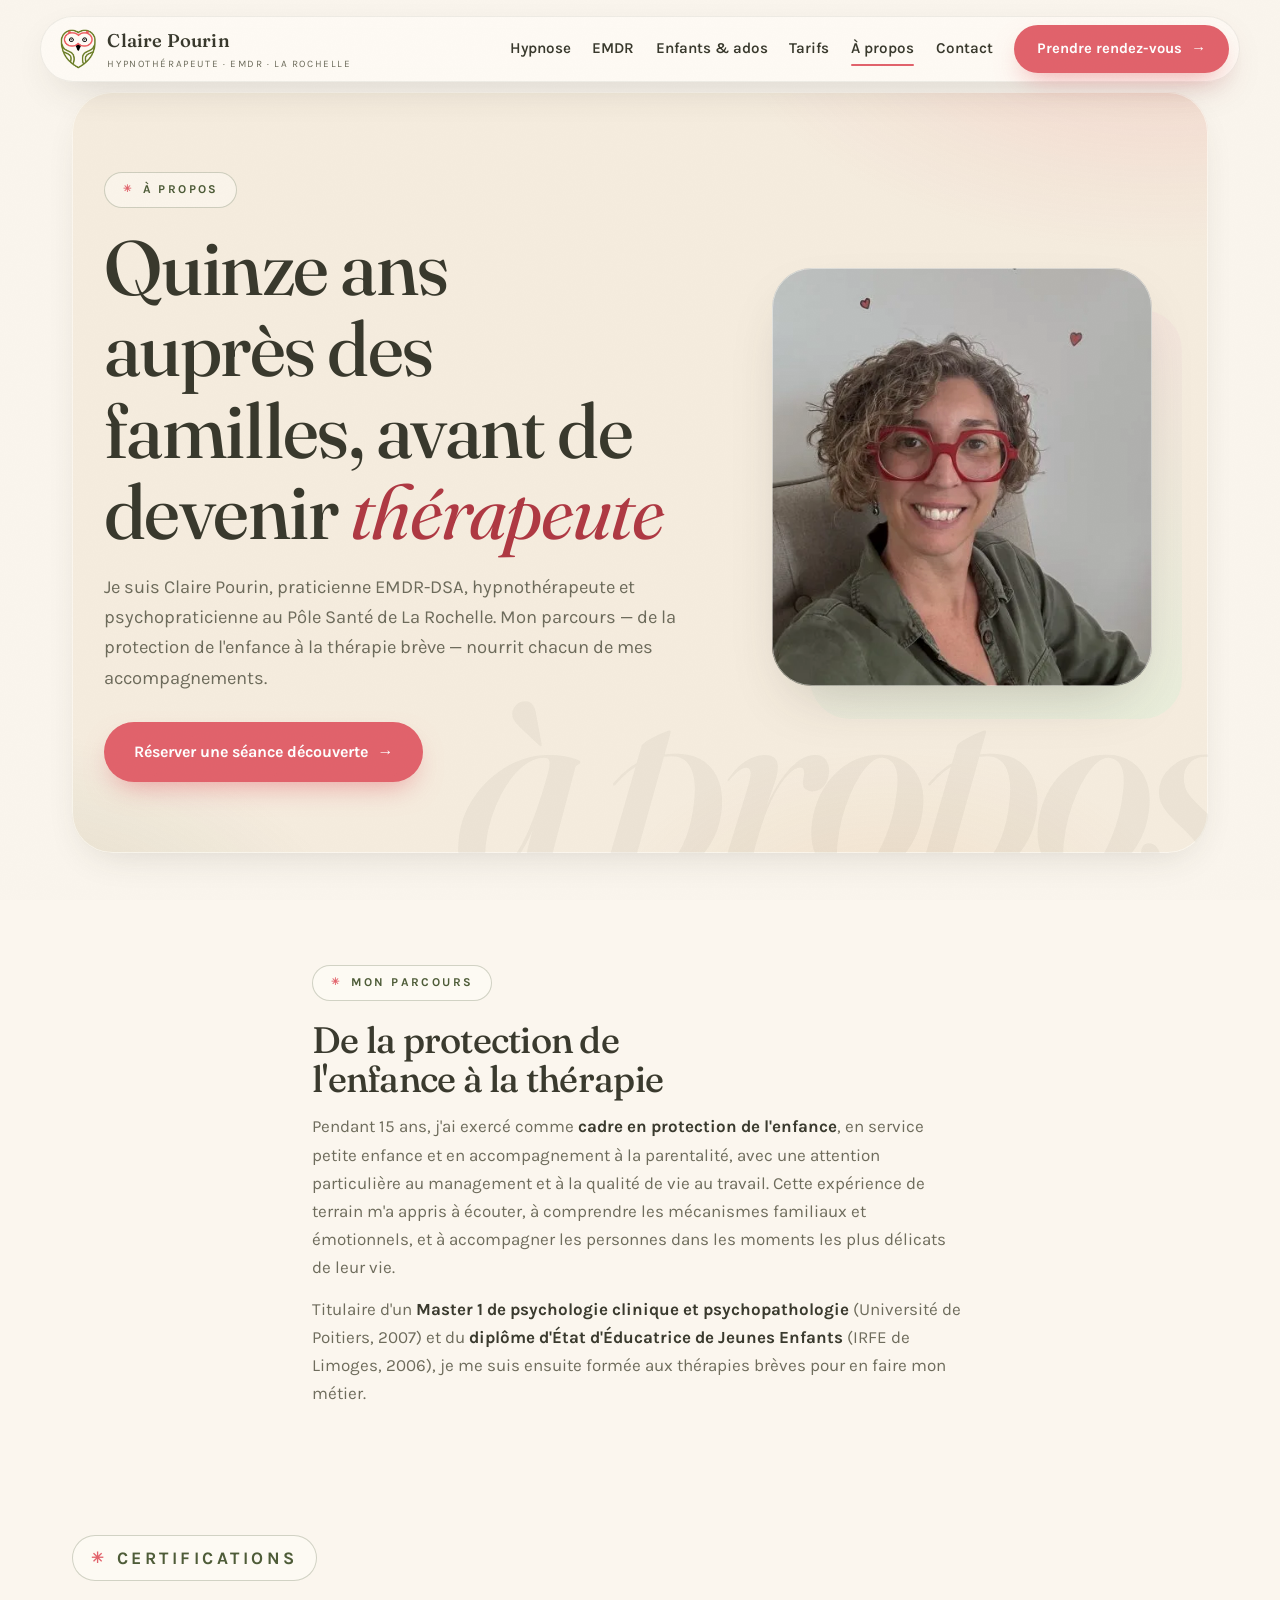
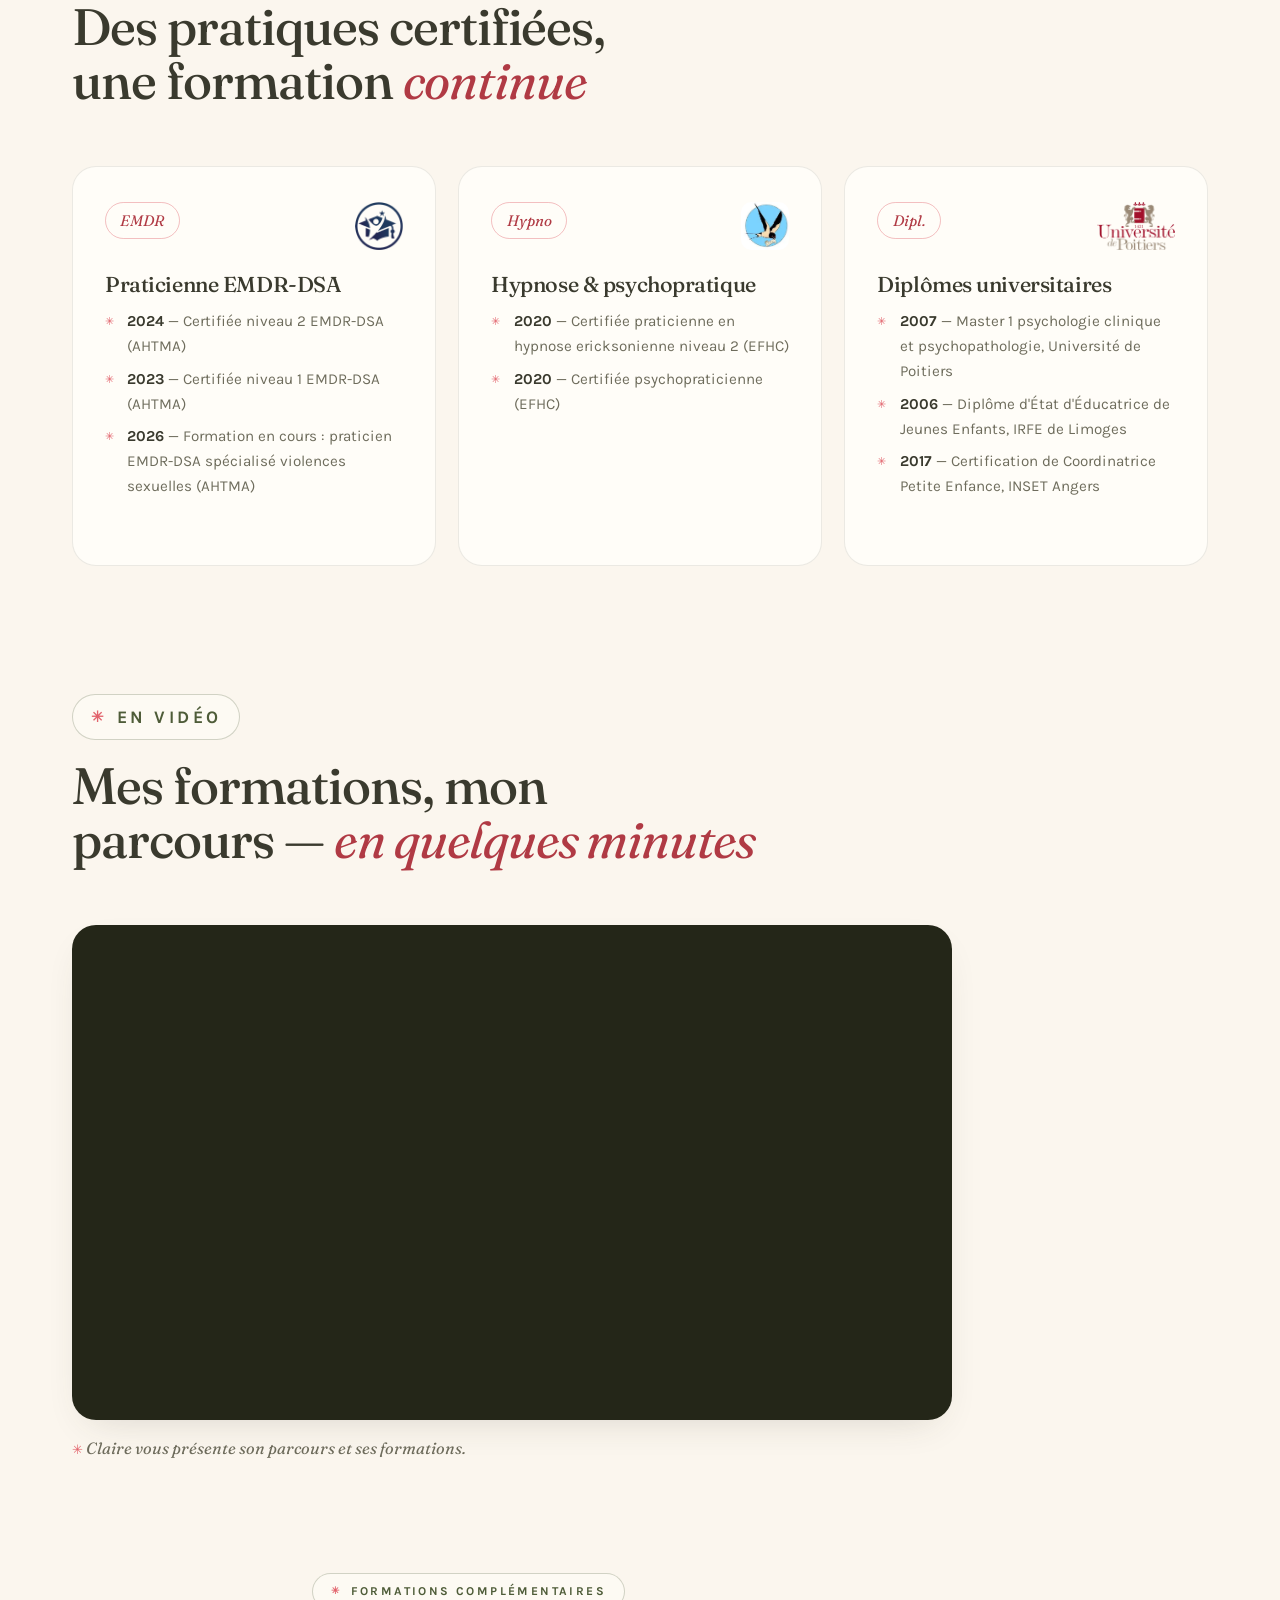
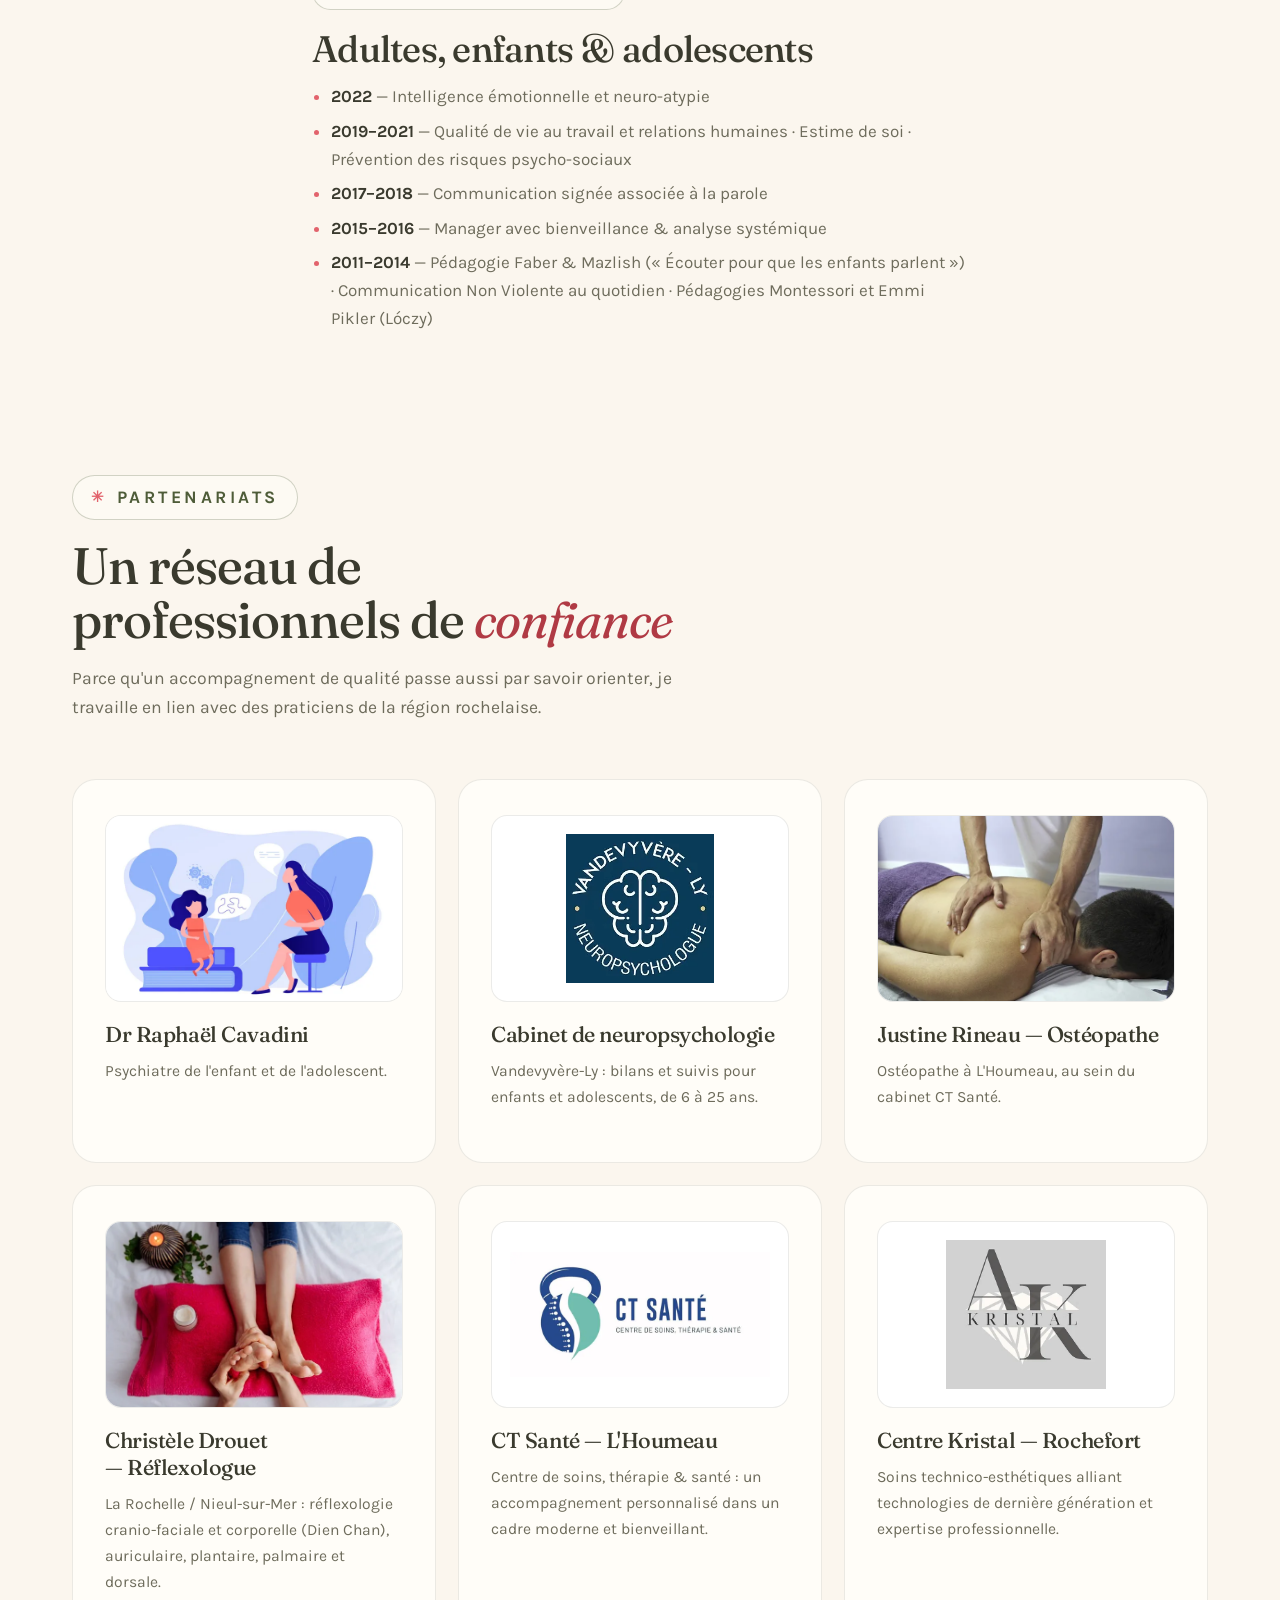
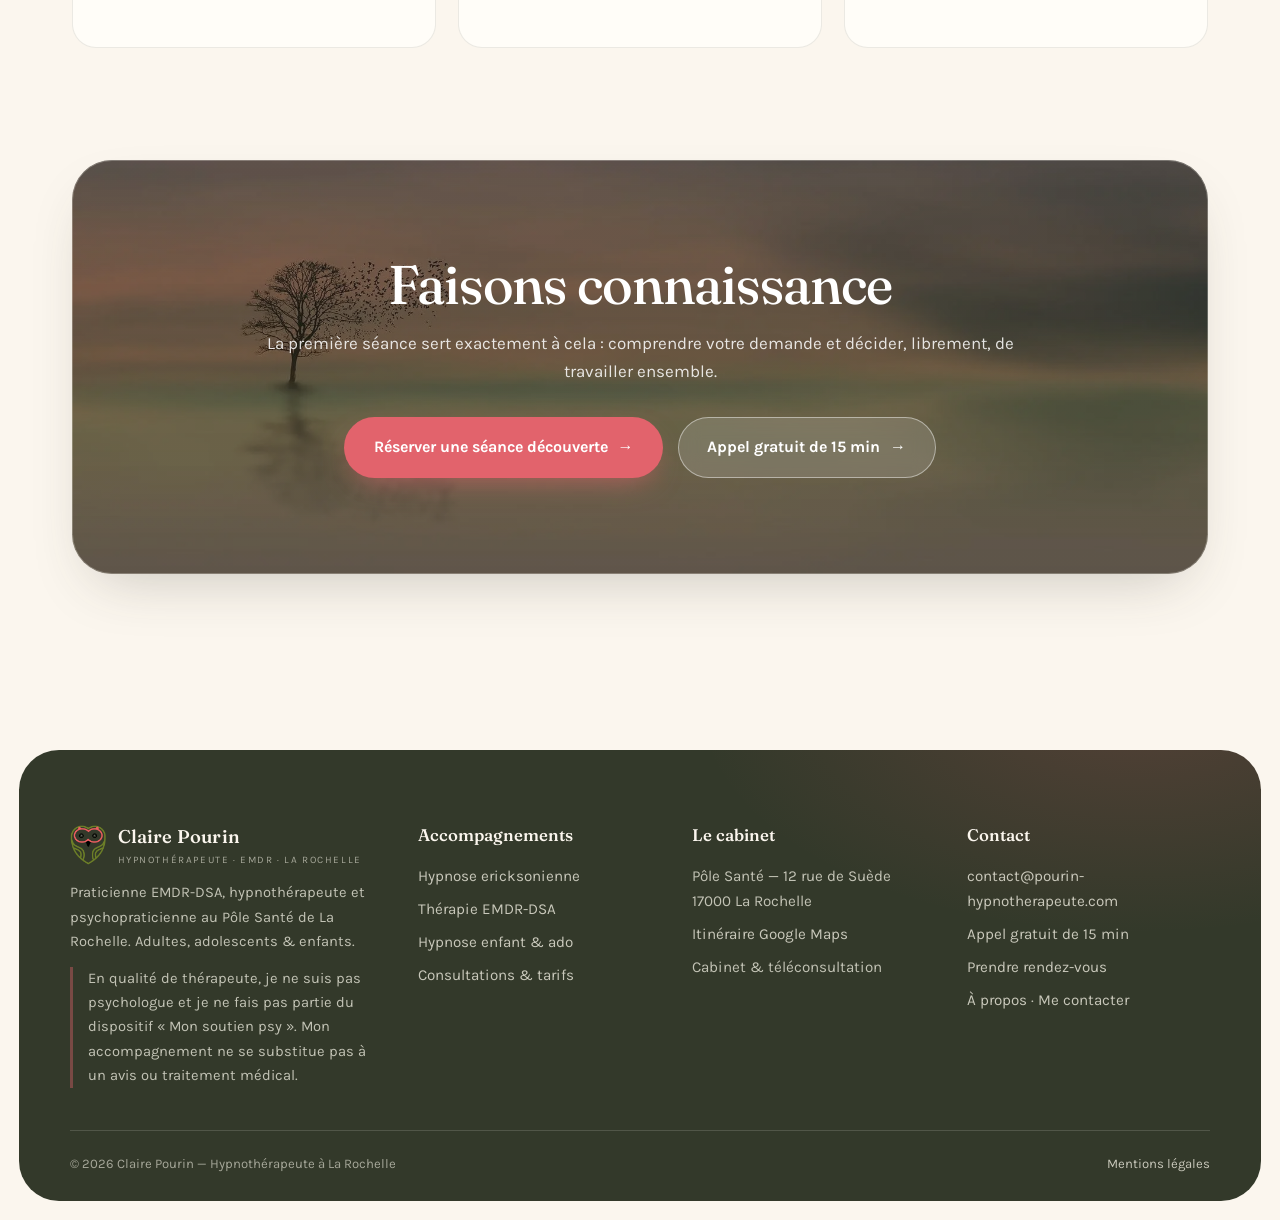
==== a-propos.html @ 61def520 "files" ====
<!DOCTYPE html>
<html lang="fr">
<head>
<meta charset="UTF-8">
<meta name="viewport" content="width=device-width, initial-scale=1.0">
<title>À propos — Claire Pourin, hypnothérapeute à La Rochelle</title>
<meta name="description" content="Le parcours de Claire Pourin : 15 ans cadre en protection de l'enfance, Master 1 de psychologie clinique, certifiée EMDR-DSA niveau 2 (AHTMA), hypnose ericksonienne niveau 2 et psychopraticienne (EFHC). Ses formations et ses partenaires santé à La Rochelle.">
<meta name="robots" content="index, follow, max-image-preview:large, max-snippet:-1">
<meta name="theme-color" content="#FBF6EE">
<link rel="canonical" href="https://pourin-hypnotherapeute.com/a-propos">
<meta property="og:type" content="profile">
<meta property="og:site_name" content="Claire Pourin — Hypnothérapeute">
<meta property="og:locale" content="fr_FR">
<meta property="og:url" content="https://pourin-hypnotherapeute.com/a-propos">
<meta property="og:title" content="À propos — Claire Pourin, hypnothérapeute à La Rochelle">
<meta property="og:description" content="15 ans d'expérience de l'accompagnement, certifications EMDR-DSA et hypnose ericksonienne : découvrez le parcours de Claire Pourin.">
<meta property="og:image" content="https://pourin-hypnotherapeute.com/input/og-image.jpg">
<meta name="twitter:card" content="summary_large_image">
<link rel="icon" href="/input/favicon.ico" sizes="any">
<link rel="icon" type="image/png" sizes="32x32" href="/input/favicon-32.png">
<link rel="apple-touch-icon" href="/input/apple-touch-icon.png">
<link rel="preconnect" href="https://fonts.googleapis.com">
<link rel="preconnect" href="https://fonts.gstatic.com" crossorigin>
<link href="https://fonts.googleapis.com/css2?family=Fraunces:ital,opsz,wght@0,9..144,400..600;1,9..144,400..600&family=Karla:wght@400;600;700&display=swap" rel="stylesheet">
<link rel="stylesheet" href="/styles.css">
<script type="application/ld+json">
{"@context":"https://schema.org","@graph":[
{"@type":"ProfilePage","@id":"https://pourin-hypnotherapeute.com/a-propos#page","url":"https://pourin-hypnotherapeute.com/a-propos","name":"À propos — Claire Pourin","mainEntity":{"@id":"https://pourin-hypnotherapeute.com/#claire"}},
{"@type":"BreadcrumbList","itemListElement":[
{"@type":"ListItem","position":1,"name":"Accueil","item":"https://pourin-hypnotherapeute.com/"},
{"@type":"ListItem","position":2,"name":"À propos","item":"https://pourin-hypnotherapeute.com/a-propos"}]}
]}
</script>
</head>
<body>

<header class="site-header">
  <div class="wrap">
    <a class="brand" href="/">
      <img src="/input/logo.png" alt="Logo Claire Pourin — chouette" width="42" height="47">
      <span><b>Claire Pourin</b><span>Hypnothérapeute · EMDR · La Rochelle</span></span>
    </a>
    <button class="nav-toggle" aria-label="Ouvrir le menu" aria-expanded="false"><span></span><span></span><span></span></button>
    <nav class="site-nav" aria-label="Navigation principale">
      <a href="/hypnose-la-rochelle">Hypnose</a>
      <a href="/emdr-la-rochelle">EMDR</a>
      <a href="/hypnose-enfant-adolescent">Enfants&nbsp;&amp;&nbsp;ados</a>
      <a href="/tarifs">Tarifs</a>
      <a href="/a-propos" aria-current="page">À&nbsp;propos</a>
      <a href="/contact">Contact</a>
      <a class="btn btn-primary" href="https://calendly.com/clairepourinhypnotherapeute/votrerendezvous" target="_blank" rel="noopener">Prendre rendez-vous</a>
    </nav>
  </div>
</header>

<main>

<section class="page-hero" data-ghost="à propos">
  <div class="wrap hero-grid">
    <div>
      <p class="eyebrow">À propos</p>
      <h1>Quinze ans auprès des familles, avant de devenir <em>thérapeute</em></h1>
      <p class="lead">Je suis Claire Pourin, praticienne EMDR-DSA, hypnothérapeute et psychopraticienne au Pôle Santé de La Rochelle. Mon parcours — de la protection de l'enfance à la thérapie brève — nourrit chacun de mes accompagnements.</p>
      <div class="hero-ctas">
        <a class="btn btn-primary" href="https://calendly.com/clairepourinhypnotherapeute/votrerendezvous" target="_blank" rel="noopener">Réserver une séance découverte</a>
      </div>
    </div>
    <figure class="hero-figure">
      <div class="frame">
        <img src="/input/claire.webp" alt="Portrait de Claire Pourin" width="500" height="575">
      </div>
    </figure>
  </div>
</section>

<section>
  <div class="wrap prose">
    <p class="eyebrow">Mon parcours</p>
    <h2 style="margin-top:0">De la protection de l'enfance à la thérapie</h2>
    <p>Pendant 15 ans, j'ai exercé comme <strong>cadre en protection de l'enfance</strong>, en service petite enfance et en accompagnement à la parentalité, avec une attention particulière au management et à la qualité de vie au travail. Cette expérience de terrain m'a appris à écouter, à comprendre les mécanismes familiaux et émotionnels, et à accompagner les personnes dans les moments les plus délicats de leur vie.</p>
    <p>Titulaire d'un <strong>Master 1 de psychologie clinique et psychopathologie</strong> (Université de Poitiers, 2007) et du <strong>diplôme d'État d'Éducatrice de Jeunes Enfants</strong> (IRFE de Limoges, 2006), je me suis ensuite formée aux thérapies brèves pour en faire mon métier.</p>
  </div>
</section>

<section style="padding-top:0">
  <div class="wrap">
    <div class="section-head reveal">
      <p class="eyebrow">Certifications</p>
      <h2>Des pratiques certifiées, une formation <em>continue</em></h2>
    </div>
    <div class="cards-3">
      <article class="care-card reveal">
        <div class="card-head">
          <div class="num">EMDR</div>
          <img class="card-logo" src="/input/logo-ahtma.webp" alt="Logo de l'AHTMA" width="200" height="200" loading="lazy">
        </div>
        <h3>Praticienne EMDR-DSA</h3>
        <ul>
          <li><strong>2024</strong> — Certifiée niveau 2 EMDR-DSA (AHTMA)</li>
          <li><strong>2023</strong> — Certifiée niveau 1 EMDR-DSA (AHTMA)</li>
          <li><strong>2026</strong> — Formation en cours : praticien EMDR-DSA spécialisé violences sexuelles (AHTMA)</li>
        </ul>
      </article>
      <article class="care-card reveal">
        <div class="card-head">
          <div class="num">Hypno</div>
          <img class="card-logo" src="/input/logo-efhc.webp" alt="Logo de l'EFHC" width="225" height="225" loading="lazy">
        </div>
        <h3>Hypnose &amp; psychopratique</h3>
        <ul>
          <li><strong>2020</strong> — Certifiée praticienne en hypnose ericksonienne niveau 2 (EFHC)</li>
          <li><strong>2020</strong> — Certifiée psychopraticienne (EFHC)</li>
        </ul>
      </article>
      <article class="care-card reveal">
        <div class="card-head">
          <div class="num">Dipl.</div>
          <img class="card-logo" src="/input/logo-poitiers.webp" alt="Logo de l'Université de Poitiers" width="640" height="393" loading="lazy">
        </div>
        <h3>Diplômes universitaires</h3>
        <ul>
          <li><strong>2007</strong> — Master 1 psychologie clinique et psychopathologie, Université de Poitiers</li>
          <li><strong>2006</strong> — Diplôme d'État d'Éducatrice de Jeunes Enfants, IRFE de Limoges</li>
          <li><strong>2017</strong> — Certification de Coordinatrice Petite Enfance, INSET Angers</li>
        </ul>
      </article>
    </div>
  </div>
</section>

<section style="padding-top:0">
  <div class="wrap">
    <div class="section-head reveal">
      <p class="eyebrow">En vidéo</p>
      <h2>Mes formations, mon parcours — <em>en quelques minutes</em></h2>
    </div>
    <div class="video-wrap reveal">
      <div class="video-embed">
        <iframe src="https://www.youtube-nocookie.com/embed/9jYx5nvqHao" title="Mes formations, mon parcours" loading="lazy" allow="accelerometer; autoplay; clipboard-write; encrypted-media; gyroscope; picture-in-picture" allowfullscreen referrerpolicy="strict-origin-when-cross-origin"></iframe>
      </div>
      <p class="video-caption">Claire vous présente son parcours et ses formations.</p>
    </div>
  </div>
</section>

<section style="padding-top:0">
  <div class="wrap prose">
    <p class="eyebrow">Formations complémentaires</p>
    <h2 style="margin-top:0">Adultes, enfants &amp; adolescents</h2>
    <ul>
      <li><strong>2022</strong> — Intelligence émotionnelle et neuro-atypie</li>
      <li><strong>2019–2021</strong> — Qualité de vie au travail et relations humaines · Estime de soi · Prévention des risques psycho-sociaux</li>
      <li><strong>2017–2018</strong> — Communication signée associée à la parole</li>
      <li><strong>2015–2016</strong> — Manager avec bienveillance &amp; analyse systémique</li>
      <li><strong>2011–2014</strong> — Pédagogie Faber &amp; Mazlish («&nbsp;Écouter pour que les enfants parlent&nbsp;») · Communication Non Violente au quotidien · Pédagogies Montessori et Emmi Pikler (Lóczy)</li>
    </ul>
  </div>
</section>

<section id="partenariats" style="padding-top:0">
  <div class="wrap">
    <div class="section-head reveal">
      <p class="eyebrow">Partenariats</p>
      <h2>Un réseau de professionnels de <em>confiance</em></h2>
      <p>Parce qu'un accompagnement de qualité passe aussi par savoir orienter, je travaille en lien avec des praticiens de la région rochelaise.</p>
    </div>
    <div class="cards-3">
      <article class="care-card reveal">
        <img class="partner-img" src="/input/partenaire-cavadini.webp" alt="Illustration : une enfant en consultation avec une thérapeute" width="720" height="480" loading="lazy">
        <h3>Dr Raphaël Cavadini</h3>
        <p>Psychiatre de l'enfant et de l'adolescent.</p>
      </article>
      <article class="care-card reveal">
        <img class="partner-img is-logo" src="/input/partenaire-neuropsy.webp" alt="Logo du cabinet de neuropsychologie Vandevyvère-Ly" width="252" height="252" loading="lazy">
        <h3>Cabinet de neuropsychologie</h3>
        <p>Vandevyvère-Ly : bilans et suivis pour enfants et adolescents, de 6 à 25 ans.</p>
      </article>
      <article class="care-card reveal">
        <img class="partner-img" src="/input/partenaire-osteo.webp" alt="Séance d'ostéopathie" width="640" height="438" loading="lazy">
        <h3>Justine Rineau — Ostéopathe</h3>
        <p>Ostéopathe à L'Houmeau, au sein du cabinet CT Santé.</p>
      </article>
      <article class="care-card reveal">
        <img class="partner-img" src="/input/partenaire-reflexo.webp" alt="Séance de réflexologie plantaire" width="640" height="426" loading="lazy">
        <h3>Christèle Drouet — Réflexologue</h3>
        <p>La Rochelle / Nieul-sur-Mer : réflexologie cranio-faciale et corporelle (Dien Chan), auriculaire, plantaire, palmaire et dorsale.</p>
      </article>
      <article class="care-card reveal">
        <img class="partner-img is-logo" src="/input/partenaire-ctsante.webp" alt="Logo du centre CT Santé" width="720" height="344" loading="lazy">
        <h3>CT Santé — L'Houmeau</h3>
        <p>Centre de soins, thérapie &amp; santé : un accompagnement personnalisé dans un cadre moderne et bienveillant.</p>
      </article>
      <article class="care-card reveal">
        <img class="partner-img is-logo" src="/input/partenaire-kristal.webp" alt="Logo du centre Kristal" width="462" height="430" loading="lazy">
        <h3>Centre Kristal — Rochefort</h3>
        <p>Soins technico-esthétiques alliant technologies de dernière génération et expertise professionnelle.</p>
      </article>
    </div>
  </div>
</section>

<section style="padding-top:0">
  <div class="wrap">
    <div class="cta-final reveal">
      <h2>Faisons connaissance</h2>
      <p>La première séance sert exactement à cela : comprendre votre demande et décider, librement, de travailler ensemble.</p>
      <div class="hero-ctas">
        <a class="btn btn-primary" href="https://calendly.com/clairepourinhypnotherapeute/votrerendezvous" target="_blank" rel="noopener">Réserver une séance découverte</a>
        <a class="btn btn-light" href="https://calendly.com/al-proux/60min" target="_blank" rel="noopener">Appel gratuit de 15&nbsp;min</a>
      </div>
    </div>
  </div>
</section>

</main>

<footer class="site-footer">
  <div class="wrap">
    <div class="footer-grid">
      <div class="about-col">
        <a class="brand" href="/">
          <img src="/input/logo.png" alt="" width="42" height="47" loading="lazy">
          <span><b>Claire Pourin</b><span>Hypnothérapeute · EMDR · La Rochelle</span></span>
        </a>
        <p>Praticienne EMDR-DSA, hypnothérapeute et psychopraticienne au Pôle Santé de La Rochelle. Adultes, adolescents &amp; enfants.</p>
        <p class="disclaimer">En qualité de thérapeute, je ne suis pas psychologue et je ne fais pas partie du dispositif «&nbsp;Mon soutien psy&nbsp;». Mon accompagnement ne se substitue pas à un avis ou traitement médical.</p>
      </div>
      <div>
        <h4>Accompagnements</h4>
        <ul>
          <li><a href="/hypnose-la-rochelle">Hypnose ericksonienne</a></li>
          <li><a href="/emdr-la-rochelle">Thérapie EMDR-DSA</a></li>
          <li><a href="/hypnose-enfant-adolescent">Hypnose enfant &amp; ado</a></li>
          <li><a href="/tarifs">Consultations &amp; tarifs</a></li>
        </ul>
      </div>
      <div>
        <h4>Le cabinet</h4>
        <ul>
          <li>Pôle Santé — 12 rue de Suède<br>17000 La Rochelle</li>
          <li><a href="https://www.google.com/maps/search/?api=1&query=12+rue+de+Su%C3%A8de+17000+La+Rochelle" target="_blank" rel="noopener">Itinéraire Google Maps</a></li>
          <li>Cabinet &amp; téléconsultation</li>
        </ul>
      </div>
      <div>
        <h4>Contact</h4>
        <ul>
          <li><a href="mailto:contact@pourin-hypnotherapeute.com">contact@pourin-hypnotherapeute.com</a></li>
          <li><a href="https://calendly.com/al-proux/60min" target="_blank" rel="noopener">Appel gratuit de 15 min</a></li>
          <li><a href="https://calendly.com/clairepourinhypnotherapeute/votrerendezvous" target="_blank" rel="noopener">Prendre rendez-vous</a></li>
          <li><a href="/a-propos">À propos</a> · <a href="/contact">Me contacter</a></li>
        </ul>
      </div>
    </div>
    <div class="footer-legal">
      <span>© 2026 Claire Pourin — Hypnothérapeute à La Rochelle</span>
      <span><a href="/mentions-legales">Mentions légales</a></span>
    </div>
  </div>
</footer>

<div class="mobile-cta">
  <a class="btn btn-ghost" href="https://calendly.com/al-proux/60min" target="_blank" rel="noopener">Appel gratuit</a>
  <a class="btn btn-primary" href="https://calendly.com/clairepourinhypnotherapeute/votrerendezvous" target="_blank" rel="noopener">Prendre RDV</a>
</div>

<script src="/main.js" defer></script>
</body>
</html>
---- styles.css ----
/* ════════════════════════════════════════════════════════════════
   Claire Pourin — Hypnothérapeute & EMDR à La Rochelle
   UI v2 « sanctuaire immersif » — même DA (papier crème, encre
   olive, corail, sauge, doré, Fraunces + Karla), design modernisé :
   nav pilule flottante, héro immersif, glassmorphism, typo XXL.
   ════════════════════════════════════════════════════════════════ */

:root {
  --paper:      #FBF6EE;
  --paper-warm: #F6EDDF;
  --card:       #FFFDF8;
  --ink:        #3A3A2E;
  --ink-soft:   #6E6C5C;
  --line:       rgba(58, 58, 46, .1);

  --coral:      #E2636C;
  --coral-deep: #B03A44;
  --coral-soft: #F9E4DE;
  --coral-light:#FBD9C9;
  --sage:       #75855C;
  --sage-deep:  #4E5C38;
  --sage-soft:  #EAEFDC;
  --gold:       #DDA15E;

  --glass:        rgba(255, 253, 248, .62);
  --glass-border: rgba(255, 253, 248, .5);
  --glass-dark:   rgba(30, 32, 22, .38);

  --font-display: 'Fraunces', 'Georgia', serif;
  --font-body:    'Karla', 'Segoe UI', sans-serif;

  --r-sm: 16px;
  --r-md: 24px;
  --r-lg: clamp(24px, 3.5vw, 40px);
  --shadow: 0 24px 60px -24px rgba(58, 58, 46, .28);
  --shadow-soft: 0 14px 40px -18px rgba(58, 58, 46, .2);
  --wrap: 1200px;
  --header-h: 66px;
}

*, *::before, *::after { box-sizing: border-box; margin: 0; padding: 0; }

html { scroll-behavior: smooth; }
@media (prefers-reduced-motion: reduce) {
  html { scroll-behavior: auto; }
  *, *::before, *::after { animation: none !important; transition: none !important; }
}

body {
  font-family: var(--font-body);
  font-size: 1.0625rem;
  line-height: 1.65;
  color: var(--ink);
  background: var(--paper);
  -webkit-font-smoothing: antialiased;
  overflow-x: clip;
  padding-top: calc(var(--header-h) + 1.6rem);
}

/* grain discret sur tout le site */
body::before {
  content: "";
  position: fixed;
  inset: 0;
  z-index: 999;
  pointer-events: none;
  opacity: .3;
  background-image: url("data:image/svg+xml,%3Csvg xmlns='http://www.w3.org/2000/svg' width='120' height='120'%3E%3Cfilter id='n'%3E%3CfeTurbulence type='fractalNoise' baseFrequency='0.9' numOctaves='2'/%3E%3CfeColorMatrix values='0 0 0 0 0 0 0 0 0 0 0 0 0 0 0 0 0 0 0.04 0'/%3E%3C/filter%3E%3Crect width='120' height='120' filter='url(%23n)'/%3E%3C/svg%3E");
}

img { max-width: 100%; height: auto; display: block; }

::selection { background: var(--coral); color: #fff; }

h1, h2, h3, .display {
  font-family: var(--font-display);
  font-weight: 480;
  line-height: 1.06;
  letter-spacing: -.02em;
  color: var(--ink);
  text-wrap: balance;
}
h1 { font-size: clamp(2.6rem, 6vw, 4.5rem); }
h2 { font-size: clamp(2rem, 4.4vw, 3.2rem); }
h3 { font-size: 1.35rem; line-height: 1.25; }

h1 em, h2 em, .accent-em {
  font-style: italic;
  font-weight: 400;
  color: var(--coral-deep);
}

p { color: var(--ink-soft); }
strong { color: var(--ink); font-weight: 700; }

a { color: var(--coral-deep); text-decoration-thickness: 1px; text-underline-offset: 3px; }

.wrap { max-width: var(--wrap); margin-inline: auto; padding-inline: clamp(1rem, 3.5vw, 2rem); }

.eyebrow {
  display: inline-flex;
  align-self: flex-start;
  align-items: center;
  gap: .6rem;
  font-size: .75rem;
  font-weight: 700;
  letter-spacing: .2em;
  text-transform: uppercase;
  color: var(--sage-deep);
  border: 1px solid rgba(78, 92, 56, .25);
  border-radius: 999px;
  padding: .45rem 1.1rem;
  margin-bottom: 1.2rem;
  background: rgba(255, 253, 248, .5);
}
.eyebrow::before {
  content: "✳";
  color: var(--coral);
  font-size: .85em;
}

section { padding-block: clamp(3.8rem, 9vw, 7rem); }
.section-head { max-width: 780px; margin-bottom: clamp(2.2rem, 4.5vw, 3.6rem); }
.section-head p { margin-top: 1rem; font-size: 1.1rem; max-width: 60ch; }

/* ── Boutons ─────────────────────────────────────────── */
.btn {
  display: inline-flex;
  align-items: center;
  justify-content: center;
  gap: .6rem;
  padding: 1rem 1.8rem;
  border-radius: 999px;
  border: 1.5px solid transparent;
  font-family: var(--font-body);
  font-size: 1rem;
  font-weight: 700;
  text-decoration: none;
  cursor: pointer;
  transition: transform .25s cubic-bezier(.2,.7,.3,1.2), box-shadow .25s ease, background .25s ease, color .25s ease, border-color .25s ease;
}
.btn::after {
  content: "→";
  font-weight: 400;
  transition: transform .25s ease;
}
.btn:hover::after { transform: translateX(4px); }
.btn-primary {
  background: var(--coral);
  color: #fff;
  box-shadow: 0 12px 28px -10px rgba(226, 99, 108, .6);
}
.btn-primary:hover { background: var(--coral-deep); transform: translateY(-2px); }
.btn-ghost {
  background: transparent;
  color: var(--ink);
  border-color: rgba(58, 58, 46, .35);
}
.btn-ghost:hover { background: var(--ink); color: var(--paper); border-color: var(--ink); transform: translateY(-2px); }
.btn-light { background: #fff; color: var(--coral-deep); }
.btn-light:hover { transform: translateY(-2px); box-shadow: 0 12px 30px -12px rgba(0,0,0,.4); }
.btn-glass {
  background: rgba(255, 255, 255, .14);
  color: #fff;
  border-color: rgba(255, 255, 255, .45);
  backdrop-filter: blur(10px);
  -webkit-backdrop-filter: blur(10px);
}
.btn-glass:hover { background: rgba(255, 255, 255, .28); transform: translateY(-2px); }

/* ── Header pilule flottante ─────────────────────────── */
.site-header {
  position: fixed;
  top: clamp(.6rem, 1.4vw, 1rem);
  left: 0;
  right: 0;
  z-index: 100;
  pointer-events: none;
}
.site-header .wrap {
  pointer-events: auto;
  display: flex;
  align-items: center;
  gap: 1.3rem;
  min-height: var(--header-h);
  background: rgba(255, 253, 248, .78);
  backdrop-filter: blur(18px) saturate(1.5);
  -webkit-backdrop-filter: blur(18px) saturate(1.5);
  border: 1px solid rgba(58, 58, 46, .08);
  border-radius: 999px;
  padding-block: .45rem;
  padding-inline: 1.2rem .65rem;
  box-shadow: 0 14px 44px -20px rgba(58, 58, 46, .3);
  transition: box-shadow .3s ease, background .3s ease;
}
.site-header.is-scrolled .wrap {
  background: rgba(255, 253, 248, .92);
  box-shadow: 0 18px 50px -20px rgba(58, 58, 46, .4);
}
.brand {
  display: flex;
  align-items: center;
  gap: .7rem;
  text-decoration: none;
  color: var(--ink);
  margin-right: auto;
}
.brand img { width: 36px; height: auto; }
.brand b {
  font-family: var(--font-display);
  font-size: 1.15rem;
  font-weight: 560;
  letter-spacing: .01em;
}
.brand > span > span { display: block; font-size: .62rem; letter-spacing: .16em; text-transform: uppercase; color: var(--ink-soft); }

.site-nav { display: flex; align-items: center; gap: 1.35rem; }
.site-nav a:not(.btn) {
  font-size: .95rem;
  font-weight: 600;
  color: var(--ink);
  text-decoration: none;
  position: relative;
  padding-block: .3rem;
}
.site-nav a:not(.btn)::after {
  content: "";
  position: absolute;
  left: 50%; right: 50%;
  bottom: 0;
  height: 2px;
  border-radius: 2px;
  background: var(--coral);
  transition: left .25s ease, right .25s ease;
}
.site-nav a:not(.btn):hover::after,
.site-nav a[aria-current="page"]::after { left: 0; right: 0; }
.site-nav .btn { padding: .68rem 1.35rem; font-size: .92rem; }

.nav-toggle {
  display: none;
  background: none;
  border: none;
  cursor: pointer;
  padding: .5rem;
  z-index: 102;
}
.nav-toggle span {
  display: block;
  width: 26px; height: 2px;
  background: var(--ink);
  margin: 6px 0;
  border-radius: 2px;
  transition: transform .25s ease, opacity .25s ease;
}

@media (max-width: 1020px) {
  .nav-toggle { display: block; }
  .site-nav {
    position: fixed;
    inset: 0;
    flex-direction: column;
    justify-content: center;
    gap: 1.9rem;
    background:
      radial-gradient(50rem 30rem at 90% -10%, rgba(226, 99, 108, .12), transparent 60%),
      radial-gradient(44rem 26rem at -10% 110%, rgba(117, 133, 92, .14), transparent 60%),
      var(--paper);
    visibility: hidden;
    opacity: 0;
    transform: translateY(-14px);
    transition: transform .3s ease, opacity .3s ease, visibility 0s .3s;
    z-index: 101;
  }
  .site-nav a:not(.btn) { font-size: 1.6rem; font-family: var(--font-display); font-weight: 500; }
  body.nav-open .site-nav {
    visibility: visible;
    opacity: 1;
    transform: none;
    transition: transform .3s ease, opacity .3s ease, visibility 0s 0s;
  }
  body.nav-open { overflow: hidden; }
  body.nav-open .nav-toggle span:nth-child(1) { transform: translateY(8px) rotate(45deg); }
  body.nav-open .nav-toggle span:nth-child(2) { opacity: 0; }
  body.nav-open .nav-toggle span:nth-child(3) { transform: translateY(-8px) rotate(-45deg); }
}

/* ── Héro immersif (accueil) ─────────────────────────── */
@keyframes hero-in {
  from { opacity: 0; transform: translateY(26px); }
  to   { opacity: 1; transform: none; }
}
@keyframes hero-zoom {
  from { transform: scale(1.13); }
  to   { transform: scale(1.06); }
}

.hero { padding-block: 0 clamp(2.5rem, 5vw, 4rem); }
.hero-panel {
  position: relative;
  border-radius: var(--r-lg);
  overflow: hidden;
  min-height: min(86svh, 780px);
  display: flex;
  flex-direction: column;
  justify-content: space-between;
  gap: clamp(2rem, 6vw, 4rem);
  padding: clamp(1.3rem, 3vw, 2.8rem);
  box-shadow: var(--shadow);
  isolation: isolate;
}
.hero-bg {
  position: absolute;
  inset: 0;
  z-index: -2;
  width: 100%;
  height: 100%;
  object-fit: cover;
  object-position: center 40%;
  transform: scale(1.06);
  animation: hero-zoom 2.4s cubic-bezier(.2, .7, .3, 1);
}
.hero-panel::after {
  content: "";
  position: absolute;
  inset: 0;
  z-index: -1;
  border-radius: inherit;
  border: 1px solid rgba(255, 253, 248, .3);
  background:
    linear-gradient(200deg, rgba(30, 32, 22, .12) 0%, rgba(30, 32, 22, 0) 26%, rgba(30, 32, 22, .62) 80%),
    linear-gradient(90deg, rgba(30, 32, 22, .42), rgba(30, 32, 22, 0) 58%),
    radial-gradient(60rem 34rem at 88% 30%, rgba(226, 99, 108, .14), transparent 62%);
}

/* entrée en cascade au chargement */
.hero-top                       { animation: hero-in .9s cubic-bezier(.2,.7,.3,1) .1s backwards; }
.hero .hero-urgency             { animation: hero-in .9s cubic-bezier(.2,.7,.3,1) .2s backwards; }
.hero h1                        { animation: hero-in .9s cubic-bezier(.2,.7,.3,1) .3s backwards; }
.hero .lead                     { animation: hero-in .9s cubic-bezier(.2,.7,.3,1) .42s backwards; }
.hero .hero-ctas                { animation: hero-in .9s cubic-bezier(.2,.7,.3,1) .54s backwards; }
.hero .hero-trust               { animation: hero-in .9s cubic-bezier(.2,.7,.3,1) .66s backwards; }
.hero .hero-stats               { animation: hero-in .9s cubic-bezier(.2,.7,.3,1) .6s backwards; }
.hero .hero-note                { animation: hero-in .9s cubic-bezier(.2,.7,.3,1) .85s backwards; }

.hero-top {
  display: flex;
  justify-content: space-between;
  align-items: flex-start;
  gap: 1rem;
}
.hero-id {
  display: flex;
  align-items: center;
  gap: .75rem;
  background: rgba(255, 253, 248, .16);
  border: 1px solid rgba(255, 253, 248, .35);
  backdrop-filter: blur(14px);
  -webkit-backdrop-filter: blur(14px);
  border-radius: 999px;
  padding: .45rem 1.1rem .45rem .5rem;
  color: #fff;
  text-decoration: none;
  transition: background .25s ease;
}
.hero-id:hover { background: rgba(255, 253, 248, .28); }
.hero-id img { width: 42px; height: 42px; border-radius: 50%; object-fit: cover; border: 2px solid rgba(255,255,255,.6); }
.hero-id b { display: block; font-family: var(--font-display); font-weight: 520; font-size: .98rem; line-height: 1.2; }
.hero-id small { font-size: .72rem; opacity: .85; letter-spacing: .06em; }
.hero-tag {
  text-align: right;
  font-size: .78rem;
  font-weight: 700;
  letter-spacing: .14em;
  text-transform: uppercase;
  line-height: 1.6;
  color: rgba(255, 253, 248, .85);
  text-shadow: 0 1px 12px rgba(30, 32, 22, .4);
}

.hero-bottom {
  display: flex;
  align-items: flex-end;
  justify-content: space-between;
  gap: clamp(1.5rem, 4vw, 4rem);
}
.hero-content { max-width: 660px; color: #fff; }
.hero-urgency {
  display: inline-flex;
  align-items: center;
  gap: .6rem;
  background: rgba(226, 99, 108, .32);
  border: 1px solid rgba(251, 217, 201, .5);
  backdrop-filter: blur(12px);
  -webkit-backdrop-filter: blur(12px);
  color: #fff;
  border-radius: 999px;
  padding: .45rem 1.1rem;
  font-size: .78rem;
  font-weight: 700;
  letter-spacing: .07em;
  text-transform: uppercase;
  margin-bottom: 1.2rem;
}
.hero-urgency .dot {
  width: 8px; height: 8px;
  border-radius: 50%;
  background: var(--coral-light);
  animation: pulse 2s ease-in-out infinite;
}
@keyframes pulse {
  0%, 100% { box-shadow: 0 0 0 0 rgba(251, 217, 201, .55); }
  50% { box-shadow: 0 0 0 7px rgba(251, 217, 201, 0); }
}
.hero-trust {
  list-style: none;
  display: flex;
  flex-wrap: wrap;
  gap: .5rem 1.3rem;
  margin-top: 1.2rem;
  font-size: .84rem;
  font-weight: 600;
  color: rgba(255, 253, 248, .88);
}
.hero-trust li { display: inline-flex; align-items: center; gap: .5rem; }
.hero-trust li::before {
  content: "✓";
  display: grid;
  place-items: center;
  width: 17px; height: 17px;
  border-radius: 50%;
  font-size: .62rem;
  font-weight: 700;
  color: #fff;
  background: rgba(226, 99, 108, .55);
  border: 1px solid rgba(251, 217, 201, .55);
}
.hero h1 {
  color: #fff;
  font-size: clamp(2.4rem, 5.2vw, 4.2rem);
  margin-bottom: 1rem;
  text-shadow: 0 2px 30px rgba(30, 32, 22, .3);
}
.hero h1 em { color: var(--coral-light); }
.hero h1 em {
  position: relative;
  white-space: nowrap;
}
.hero h1 em::after {
  content: "";
  position: absolute;
  left: .02em; right: .02em;
  bottom: -.08em;
  height: .3em;
  background: url("data:image/svg+xml,%3Csvg xmlns='http://www.w3.org/2000/svg' viewBox='0 0 120 12' preserveAspectRatio='none'%3E%3Cpath d='M3 9 Q 60 2 117 7' fill='none' stroke='%23FBD9C9' stroke-width='2.6' stroke-linecap='round' opacity='.85'/%3E%3C/svg%3E") no-repeat center / 100% 100%;
  pointer-events: none;
}
.hero .lead {
  font-size: clamp(1.02rem, 1.4vw, 1.15rem);
  color: rgba(255, 253, 248, .92);
  max-width: 34em;
  margin-bottom: 1.6rem;
}
.hero .lead strong { color: #fff; }
.hero-ctas { display: flex; flex-wrap: wrap; gap: .9rem; }

.hero-stats {
  flex-shrink: 0;
  display: grid;
  gap: 0;
  width: 246px;
  background: rgba(30, 32, 22, .32);
  border: 1px solid rgba(255, 253, 248, .3);
  backdrop-filter: blur(20px) saturate(1.3);
  -webkit-backdrop-filter: blur(20px) saturate(1.3);
  border-radius: var(--r-md);
  overflow: hidden;
  box-shadow: 0 20px 50px -24px rgba(30, 32, 22, .55);
}
.stat-glass {
  background: none;
  border: none;
  padding: 1.05rem 1.35rem;
  color: #fff;
  text-align: left;
  text-decoration: none;
  transition: background .25s ease;
}
.stat-glass + .stat-glass { border-top: 1px solid rgba(255, 253, 248, .16); }
a.stat-glass:hover { background: rgba(255, 253, 248, .14); }
.stat-glass b {
  display: flex;
  align-items: baseline;
  gap: .55rem;
  font-family: var(--font-display);
  font-size: 1.6rem;
  font-weight: 520;
  line-height: 1.15;
}
.stat-glass small { font-size: .78rem; opacity: .85; line-height: 1.35; display: block; margin-top: .15rem; }
.stat-glass .stars { color: var(--gold); font-size: .78rem; letter-spacing: 2px; }

.hero-note {
  margin-top: 1.1rem;
  padding-inline: clamp(.4rem, 1vw, 1rem);
  font-size: .8rem;
  color: var(--ink-soft);
  max-width: 72em;
}

@media (max-width: 980px) {
  .hero-panel { min-height: 90svh; }
  .hero-bottom { flex-direction: column; align-items: stretch; }
  .hero-stats {
    width: 100%;
    grid-template-columns: repeat(3, 1fr);
  }
  .stat-glass { padding: .85rem .9rem; }
  .stat-glass + .stat-glass { border-top: none; border-left: 1px solid rgba(255, 253, 248, .16); }
  .stat-glass b { font-size: 1.35rem; flex-wrap: wrap; gap: .35rem; }
  .stat-glass small { font-size: .68rem; }
}
@media (max-width: 560px) {
  .hero-tag { display: none; }
  .hero-stats { grid-template-columns: 1fr; }
  .stat-glass { display: flex; align-items: baseline; gap: .65rem; padding: .7rem 1.1rem; }
  .stat-glass + .stat-glass { border-left: none; border-top: 1px solid rgba(255, 253, 248, .16); }
  .stat-glass b { font-size: 1.25rem; flex-shrink: 0; }
  .stat-glass small { margin-top: 0; }
}

/* ── Marquee ─────────────────────────────────────────── */
.marquee {
  overflow: hidden;
  padding-block: 1.1rem;
  border-block: 1px solid var(--line);
  background: var(--paper);
  user-select: none;
}
.marquee-track {
  display: flex;
  gap: 3rem;
  width: max-content;
  animation: marquee 36s linear infinite;
}
.marquee span {
  display: inline-flex;
  align-items: center;
  gap: 3rem;
  font-family: var(--font-display);
  font-style: italic;
  font-size: clamp(1.1rem, 2vw, 1.5rem);
  color: var(--ink-soft);
  white-space: nowrap;
}
.marquee span::after { content: "✳"; font-style: normal; color: var(--coral); font-size: .8em; }
@keyframes marquee { to { transform: translateX(-50%); } }
@media (prefers-reduced-motion: reduce) { .marquee-track { animation: none; } }

/* ── Chiffres clés ───────────────────────────────────── */
.trustbar { padding-block: clamp(2.6rem, 6vw, 4.5rem) 0; }
.trustbar .wrap {
  display: grid;
  grid-template-columns: repeat(4, 1fr);
  gap: clamp(1.2rem, 3vw, 2.5rem);
}
.trustbar .item { text-align: left; }
.trustbar b {
  display: block;
  font-family: var(--font-display);
  font-weight: 480;
  font-size: clamp(2rem, 4vw, 3.2rem);
  line-height: 1.05;
  letter-spacing: -.02em;
  color: var(--ink);
  white-space: nowrap;
}
.trustbar b::after { content: "✳"; color: var(--coral); font-size: .45em; vertical-align: super; margin-left: .15em; }
.trustbar span { font-size: .9rem; color: var(--ink-soft); display: block; margin-top: .3rem; max-width: 22ch; }
@media (max-width: 720px) {
  .trustbar .wrap { grid-template-columns: 1fr 1fr; }
}

/* ── Titres géants ───────────────────────────────────── */
.giant {
  font-size: clamp(2.8rem, 8vw, 6rem);
  line-height: .98;
  letter-spacing: -.03em;
}

/* ── Ce qui vous amène (accueil) ─────────────────────── */
.pains-layout {
  display: grid;
  grid-template-columns: minmax(0, .85fr) minmax(0, 1.15fr);
  gap: clamp(2rem, 5vw, 4.5rem);
  align-items: start;
}
@media (max-width: 900px) { .pains-layout { grid-template-columns: 1fr; } }
.pains-intro { position: sticky; top: calc(var(--header-h) + 2rem); }
@media (max-width: 900px) { .pains-intro { position: static; } }
.pains-intro .giant { font-size: clamp(2.4rem, 4.6vw, 3.8rem); }
.pains-intro p { margin-top: 1rem; max-width: 30em; }
.pains-intro .btn { margin-top: 1.6rem; }

.pains {
  display: grid;
  grid-template-columns: 1fr 1fr;
  gap: .9rem;
}
@media (max-width: 560px) { .pains { grid-template-columns: 1fr; } }
.pain-card {
  background: var(--card);
  border: 1px solid var(--line);
  border-radius: var(--r-md);
  padding: 1.6rem 1.5rem;
  display: flex;
  flex-direction: column;
  gap: .9rem;
  transition: transform .3s cubic-bezier(.2,.7,.3,1.1), box-shadow .3s ease, border-color .3s ease;
}
.pain-card:hover {
  transform: translateY(-5px);
  box-shadow: var(--shadow-soft);
  border-color: rgba(226, 99, 108, .35);
}
.pain-card:nth-child(even) { transform: translateY(14px); }
.pain-card:nth-child(even):hover { transform: translateY(9px); }
@media (max-width: 560px) {
  .pain-card:nth-child(even), .pain-card:nth-child(even):hover { transform: none; }
}
.pain-quote {
  font-family: var(--font-display);
  font-style: italic;
  font-size: 1.12rem;
  line-height: 1.4;
  color: var(--ink);
}
.pain-label {
  margin-top: auto;
  font-size: .74rem;
  font-weight: 700;
  letter-spacing: .12em;
  text-transform: uppercase;
  color: var(--sage-deep);
}
.pain-label::before { content: "✳ "; color: var(--coral); }
.pains-more {
  grid-column: 1 / -1;
  display: flex;
  flex-wrap: wrap;
  align-items: center;
  gap: .55rem;
  margin-top: 1rem;
}
.pains-more > span:first-child {
  font-family: var(--font-display);
  font-style: italic;
  color: var(--ink-soft);
  margin-right: .3rem;
}
.pains-more .chip { font-size: .88rem; padding: .45rem 1rem; }

/* ── Chips ───────────────────────────────────────────── */
.chips { display: flex; flex-wrap: wrap; gap: .65rem; }
.chip {
  background: var(--card);
  border: 1px solid var(--line);
  border-radius: 999px;
  padding: .6rem 1.2rem;
  font-size: .95rem;
  color: var(--ink);
  transition: transform .2s ease, border-color .2s ease, box-shadow .2s ease;
}
.chip:hover { transform: translateY(-2px); border-color: rgba(226, 99, 108, .45); box-shadow: var(--shadow-soft); }
.chip::before { content: "✳ "; color: var(--coral); font-size: .8em; }

/* ── Cartes accompagnements ──────────────────────────── */
.cards-3 {
  display: grid;
  grid-template-columns: repeat(3, 1fr);
  gap: 1.4rem;
}
@media (max-width: 900px) { .cards-3 { grid-template-columns: 1fr; } }

.care-card {
  display: flex;
  flex-direction: column;
  background: var(--card);
  border: 1px solid var(--line);
  border-radius: var(--r-md);
  padding: 2.2rem 2rem;
  position: relative;
  overflow: hidden;
  transition: transform .3s cubic-bezier(.2,.7,.3,1.1), box-shadow .3s ease, border-color .3s ease;
}
.care-card:hover { transform: translateY(-8px); box-shadow: var(--shadow); border-color: rgba(226, 99, 108, .35); }
.care-card::before {
  content: "";
  position: absolute;
  top: -60px; right: -60px;
  width: 160px; height: 160px;
  border-radius: 50%;
  background: radial-gradient(circle, var(--coral-soft), transparent 70%);
  opacity: 0;
  transition: opacity .35s ease;
}
.care-card:hover::before { opacity: 1; }
.care-card .num {
  display: inline-block;
  align-self: flex-start;
  font-family: var(--font-display);
  font-style: italic;
  font-size: .95rem;
  color: var(--coral-deep);
  border: 1px solid rgba(226, 99, 108, .4);
  border-radius: 999px;
  padding: .3rem .9rem;
  margin-bottom: 1.3rem;
}
.care-card h3 { margin-bottom: .7rem; position: relative; }
.care-card p { font-size: .98rem; margin-bottom: 1rem; }
.care-card ul { list-style: none; margin-bottom: 1.5rem; }
.care-card li {
  padding-left: 1.4rem;
  position: relative;
  font-size: .95rem;
  color: var(--ink-soft);
  margin-bottom: .45rem;
}
.care-card li::before {
  content: "✳";
  position: absolute;
  left: 0;
  font-size: .75em;
  top: .35em;
  color: var(--coral);
}
.care-card .link {
  margin-top: auto;
  display: inline-flex;
  align-items: center;
  gap: .6rem;
  font-weight: 700;
  text-decoration: none;
  color: var(--ink);
}
.care-card .link::after {
  content: "→";
  display: grid;
  place-items: center;
  width: 34px; height: 34px;
  border-radius: 50%;
  border: 1px solid rgba(58, 58, 46, .3);
  font-weight: 400;
  transition: background .25s ease, color .25s ease, transform .25s ease, border-color .25s ease;
}
.care-card .link:hover::after { background: var(--coral); border-color: var(--coral); color: #fff; transform: translateX(4px); }

/* ── Bande sombre (sauge) ────────────────────────────── */
.band {
  position: relative;
  overflow: hidden;
  background:
    radial-gradient(56rem 30rem at 92% -6%, rgba(226, 99, 108, .28), transparent 55%),
    radial-gradient(40rem 24rem at -8% 110%, rgba(221, 161, 94, .16), transparent 55%),
    var(--sage-deep);
  color: #F3F1E4;
  border-radius: var(--r-lg);
  box-shadow: var(--shadow);
}
.band h2, .band h3 { color: #FBF6EE; }
.band h2 em { color: var(--coral-light); }
.band p { color: rgba(243, 241, 228, .8); }
.band .eyebrow {
  color: var(--gold);
  border-color: rgba(221, 161, 94, .45);
  background: rgba(255, 253, 248, .06);
}
.band .eyebrow::before { color: var(--gold); }

/* étapes en liste (accueil) */
.steps-flow { margin-top: .5rem; }
.step-row {
  display: grid;
  grid-template-columns: auto 220px 1fr;
  gap: clamp(1rem, 3vw, 2.5rem);
  align-items: start;
  padding-block: 1.6rem;
  border-top: 1px solid rgba(251, 246, 238, .16);
}
.step-row:first-child { border-top: none; }
.step-row .n {
  width: 54px; height: 54px;
  display: grid;
  place-items: center;
  border-radius: 50%;
  border: 1px solid rgba(251, 246, 238, .35);
  background: rgba(251, 246, 238, .08);
  backdrop-filter: blur(8px);
  -webkit-backdrop-filter: blur(8px);
  font-family: var(--font-display);
  font-style: italic;
  font-size: 1.05rem;
  color: var(--coral-light);
}
.step-row h3 { font-size: 1.25rem; padding-top: .55rem; }
.step-row p { font-size: .97rem; padding-top: .55rem; max-width: 56ch; }
@media (max-width: 760px) {
  .step-row { grid-template-columns: auto 1fr; }
  .step-row p { grid-column: 2; padding-top: 0; }
}

/* étapes en cartes glass (pages intérieures, dans .band) */
.steps {
  display: grid;
  grid-template-columns: repeat(4, 1fr);
  gap: 1.2rem;
  counter-reset: step;
}
@media (max-width: 980px) { .steps { grid-template-columns: 1fr 1fr !important; } }
@media (max-width: 560px) { .steps { grid-template-columns: 1fr !important; } }
.step {
  counter-increment: step;
  background: rgba(251, 246, 238, .08);
  border: 1px solid rgba(251, 246, 238, .18);
  backdrop-filter: blur(12px);
  -webkit-backdrop-filter: blur(12px);
  border-radius: var(--r-sm);
  padding: 1.7rem 1.5rem;
  transition: background .3s ease, transform .3s ease;
}
.step:hover { background: rgba(251, 246, 238, .14); transform: translateY(-4px); }
.step::before {
  content: "0" counter(step);
  font-family: var(--font-display);
  font-style: italic;
  font-size: 1rem;
  color: var(--coral-light);
  display: inline-block;
  border-bottom: 1px solid rgba(251, 246, 238, .3);
  margin-bottom: .9rem;
  padding-bottom: .25rem;
}
.step h3 { font-size: 1.12rem; margin-bottom: .5rem; color: #FBF6EE; }
.step p { font-size: .93rem; color: rgba(243, 241, 228, .8); }

/* ── Témoignages ─────────────────────────────────────── */
.reviews-grid {
  display: grid;
  grid-template-columns: repeat(3, 1fr);
  gap: 1.3rem;
}
@media (max-width: 980px) { .reviews-grid { grid-template-columns: 1fr 1fr; } }
@media (max-width: 620px) { .reviews-grid { grid-template-columns: 1fr; } }
.review {
  position: relative;
  background: var(--card);
  border: 1px solid var(--line);
  border-radius: var(--r-md);
  padding: 2rem 1.8rem 1.7rem;
  display: flex;
  flex-direction: column;
  gap: .8rem;
  transition: transform .3s ease, box-shadow .3s ease;
}
.review:hover { transform: translateY(-6px); box-shadow: var(--shadow-soft); }
.review::before {
  content: "«";
  position: absolute;
  top: .4rem;
  right: 1.4rem;
  font-family: var(--font-display);
  font-style: italic;
  font-size: 4rem;
  line-height: 1;
  color: var(--coral-soft);
}
.review .stars { color: var(--gold); letter-spacing: 3px; font-size: .95rem; }
.review blockquote {
  font-size: .98rem;
  color: var(--ink);
  border: none;
}
.review footer { font-size: .85rem; color: var(--ink-soft); margin-top: auto; }
.review footer b { color: var(--ink); }

.review-head { display: flex; align-items: center; gap: .8rem; }
.review-head b { display: block; font-size: .95rem; color: var(--ink); line-height: 1.25; }
.review-head small { display: block; font-size: .77rem; color: var(--ink-soft); }
.avatar {
  flex-shrink: 0;
  width: 44px; height: 44px;
  border-radius: 50%;
  display: grid;
  place-items: center;
  font-family: var(--font-display);
  font-weight: 560;
  font-size: .92rem;
  color: var(--ink);
  background: var(--coral-soft);
  border: 1px solid rgba(58, 58, 46, .08);
}
.review:nth-child(3n) .avatar { background: var(--sage-soft); }
.review:nth-child(3n+1) .avatar { background: #F5E3C8; }

.review-summary {
  position: relative;
  overflow: hidden;
  background:
    radial-gradient(24rem 16rem at 100% 0%, rgba(226, 99, 108, .3), transparent 60%),
    var(--sage-deep);
  border-radius: var(--r-md);
  padding: 2.2rem 2rem;
  display: flex;
  flex-direction: column;
  align-items: flex-start;
  gap: .5rem;
  color: rgba(243, 241, 228, .85);
  box-shadow: var(--shadow);
}
.review-summary .g-badge {
  display: grid;
  place-items: center;
  width: 44px; height: 44px;
  border-radius: 50%;
  background: #fff;
  color: #4285F4;
  font-weight: 700;
  font-size: 1.35rem;
  margin-bottom: .4rem;
}
.review-summary b {
  font-family: var(--font-display);
  font-weight: 480;
  font-size: 4rem;
  line-height: 1;
  color: #FBF6EE;
}
.review-summary .stars { color: var(--gold); letter-spacing: 3px; }
.review-summary p { font-size: .95rem; color: rgba(243, 241, 228, .85); }
.review-summary strong { color: #FBF6EE; }
.review-summary .btn { margin-top: 1rem; }

/* ── Tarifs ──────────────────────────────────────────── */
.price-cards { display: grid; grid-template-columns: repeat(3, 1fr); gap: 1.4rem; align-items: stretch; }
@media (max-width: 900px) { .price-cards { grid-template-columns: 1fr; } }
.price-card {
  background: var(--card);
  border: 1px solid var(--line);
  border-radius: var(--r-md);
  padding: 2.2rem 2rem;
  display: flex;
  flex-direction: column;
  transition: transform .3s ease, box-shadow .3s ease;
}
.price-card:hover { transform: translateY(-6px); box-shadow: var(--shadow-soft); }
.price-card .price {
  font-family: var(--font-display);
  font-size: clamp(2.6rem, 4vw, 3.4rem);
  font-weight: 480;
  color: var(--ink);
  margin: .6rem 0 .2rem;
  letter-spacing: -.02em;
}
.price-card .price small { font-size: 1rem; font-weight: 400; color: var(--ink-soft); font-family: var(--font-body); }
.price-card.is-featured {
  background:
    radial-gradient(30rem 18rem at 100% 0%, rgba(226, 99, 108, .3), transparent 60%),
    var(--sage-deep);
  border-color: transparent;
  box-shadow: var(--shadow);
  color: #F3F1E4;
}
.price-card.is-featured .price { color: #FBF6EE; }
.price-card.is-featured .price small { color: rgba(243, 241, 228, .75); }
.price-card.is-featured .eyebrow {
  color: var(--gold);
  border-color: rgba(221, 161, 94, .45);
  background: rgba(255, 253, 248, .06);
}
.price-card.is-featured .eyebrow::before { color: var(--gold); }
.price-card.is-featured p,
.price-card.is-featured .infolist li { color: rgba(243, 241, 228, .85); }
.price-card.is-featured .infolist li b,
.price-card.is-featured strong { color: #FBF6EE; }
.price-card.is-featured a:not(.btn) { color: var(--coral-light); }
.price-card.is-featured .ico { color: var(--coral-light); }

/* ── FAQ ─────────────────────────────────────────────── */
.faq { max-width: 820px; display: grid; gap: .8rem; }
.faq details {
  background: var(--card);
  border: 1px solid var(--line);
  border-radius: var(--r-sm);
  padding: 1.15rem 1.5rem;
  transition: border-color .25s ease, box-shadow .25s ease;
}
.faq details:hover { border-color: rgba(226, 99, 108, .35); }
.faq details[open] { box-shadow: var(--shadow-soft); border-color: rgba(226, 99, 108, .35); }
.faq summary {
  cursor: pointer;
  list-style: none;
  display: flex;
  justify-content: space-between;
  align-items: center;
  gap: 1rem;
  font-family: var(--font-display);
  font-size: 1.15rem;
  font-weight: 500;
  color: var(--ink);
}
.faq summary::-webkit-details-marker { display: none; }
.faq summary::after {
  content: "+";
  display: grid;
  place-items: center;
  width: 34px; height: 34px;
  flex-shrink: 0;
  border-radius: 50%;
  border: 1px solid rgba(58, 58, 46, .25);
  font-size: 1.3rem;
  font-family: var(--font-body);
  color: var(--coral-deep);
  transition: transform .3s ease, background .3s ease, color .3s ease, border-color .3s ease;
}
.faq details[open] summary::after {
  transform: rotate(45deg);
  background: var(--coral);
  border-color: var(--coral);
  color: #fff;
}
.faq details p { padding-top: .9rem; max-width: 62ch; }
.faq details p + p { padding-top: .5rem; }

/* ── Split visuel / contenu ──────────────────────────── */
.split {
  display: grid;
  grid-template-columns: 1fr 1fr;
  gap: clamp(2rem, 5vw, 4.5rem);
  align-items: center;
}
@media (max-width: 860px) { .split { grid-template-columns: 1fr; } }
.split .visual {
  position: relative;
  border-radius: var(--r-lg);
  overflow: hidden;
  box-shadow: var(--shadow);
}
.split .visual::after {
  content: "";
  position: absolute;
  inset: 0;
  border-radius: inherit;
  border: 1px solid rgba(255, 253, 248, .4);
  pointer-events: none;
}
.split .visual img {
  width: 100%;
  aspect-ratio: 4 / 4.6;
  object-fit: cover;
  transition: transform .8s cubic-bezier(.2,.7,.3,1);
}
.split .visual:hover img { transform: scale(1.04); }

/* portrait + vignette cabinet superposée */
.photo-duo {
  position: relative;
  padding-bottom: clamp(2.5rem, 6vw, 4rem);
  padding-right: clamp(1.5rem, 4vw, 3rem);
}
.photo-duo::before {
  content: "";
  position: absolute;
  inset: 12% -4% 6% 10%;
  border-radius: var(--r-lg);
  background: linear-gradient(160deg, var(--coral-soft), var(--sage-soft));
  z-index: -1;
}
.photo-duo .photo-main {
  width: 100%;
  aspect-ratio: 1 / 1.05;
  object-fit: cover;
  border-radius: var(--r-lg);
  box-shadow: var(--shadow);
}
.photo-duo .photo-inset {
  position: absolute;
  right: 0;
  bottom: 0;
  width: 44%;
  aspect-ratio: 3 / 4;
  object-fit: cover;
  border-radius: var(--r-md);
  border: 6px solid var(--paper);
  box-shadow: var(--shadow);
}

.infolist { list-style: none; margin-top: 1.4rem; display: grid; gap: .9rem; }
.infolist li { display: flex; gap: .8rem; align-items: baseline; color: var(--ink-soft); }
.infolist li b { color: var(--ink); }
.infolist .ico { color: var(--coral); font-weight: 700; flex-shrink: 0; }

/* ── CTA final ───────────────────────────────────────── */
.cta-final {
  position: relative;
  overflow: hidden;
  text-align: center;
  background:
    linear-gradient(rgba(30, 32, 22, .5), rgba(30, 32, 22, .6)),
    url("input/tree.webp") center 70% / cover no-repeat;
  border-radius: var(--r-lg);
  padding: clamp(3.2rem, 8vw, 6rem) clamp(1.4rem, 4vw, 4rem);
  color: #fff;
  box-shadow: var(--shadow);
}
.cta-final::after {
  content: "";
  position: absolute;
  inset: 0;
  border-radius: inherit;
  border: 1px solid rgba(255, 253, 248, .25);
  pointer-events: none;
}
.cta-final h2 { color: #fff; margin-bottom: 1rem; font-size: clamp(2rem, 4.6vw, 3.4rem); }
.cta-final h2 em { color: var(--coral-light); }
.cta-final p { color: rgba(255, 255, 255, .85); max-width: 46em; margin: 0 auto 2rem; }
.cta-final .hero-ctas { justify-content: center; margin-bottom: 0; }
.cta-final .btn-light {
  background: rgba(255, 255, 255, .14);
  color: #fff;
  border-color: rgba(255, 255, 255, .45);
  backdrop-filter: blur(10px);
  -webkit-backdrop-filter: blur(10px);
}
.cta-final .btn-light:hover { background: rgba(255, 255, 255, .28); }

/* ── Footer sombre arrondi ───────────────────────────── */
.site-footer {
  margin-top: clamp(2rem, 5vw, 4rem);
  padding-inline: clamp(.6rem, 1.5vw, 1.2rem);
  padding-bottom: clamp(.6rem, 1.5vw, 1.2rem);
}
.site-footer .wrap {
  max-width: calc(var(--wrap) + 160px);
  background:
    radial-gradient(50rem 26rem at 90% -10%, rgba(226, 99, 108, .18), transparent 55%),
    #33392A;
  color: rgba(243, 241, 228, .82);
  border-radius: var(--r-lg);
  padding: clamp(2.6rem, 6vw, 4.5rem) clamp(1.4rem, 4vw, 4rem) 1.6rem;
  font-size: .95rem;
}
.footer-grid {
  display: grid;
  grid-template-columns: 1.3fr 1fr 1fr 1fr;
  gap: 2rem;
  margin-bottom: 2.6rem;
}
@media (max-width: 900px) { .footer-grid { grid-template-columns: 1fr 1fr; } }
@media (max-width: 560px) { .footer-grid { grid-template-columns: 1fr; } }
.site-footer .brand { color: #FBF6EE; }
.site-footer .brand > span > span { color: rgba(243, 241, 228, .6); }
.site-footer h4 {
  font-family: var(--font-display);
  font-size: 1.05rem;
  font-weight: 560;
  color: #FBF6EE;
  margin-bottom: .9rem;
}
.site-footer ul { list-style: none; display: grid; gap: .5rem; }
.site-footer li { color: rgba(243, 241, 228, .75); }
.site-footer a { color: rgba(243, 241, 228, .78); text-decoration: none; transition: color .2s ease; }
.site-footer a:hover { color: var(--coral-light); }
.site-footer .about-col p { font-size: .92rem; margin-top: .8rem; color: rgba(243, 241, 228, .75); }
.site-footer .disclaimer { border-left-color: rgba(226, 99, 108, .4); color: rgba(243, 241, 228, .55); }
.footer-legal {
  border-top: 1px solid rgba(251, 246, 238, .15);
  padding-top: 1.4rem;
  display: flex;
  flex-wrap: wrap;
  gap: .6rem 1.6rem;
  justify-content: space-between;
  font-size: .82rem;
  color: rgba(243, 241, 228, .6);
}
.disclaimer {
  font-size: .8rem;
  color: var(--ink-soft);
  border-left: 3px solid var(--coral-soft);
  padding-left: .9rem;
  margin-top: 1.2rem;
  max-width: 62ch;
}

/* ── Barre CTA mobile flottante ─────────────────────── */
.mobile-cta {
  display: none;
  position: fixed;
  bottom: calc(.7rem + env(safe-area-inset-bottom));
  left: .7rem;
  right: .7rem;
  z-index: 90;
  padding: .55rem;
  background: rgba(255, 253, 248, .82);
  backdrop-filter: blur(16px) saturate(1.4);
  -webkit-backdrop-filter: blur(16px) saturate(1.4);
  border: 1px solid rgba(58, 58, 46, .1);
  border-radius: 999px;
  box-shadow: 0 16px 44px -16px rgba(58, 58, 46, .4);
  gap: .55rem;
}
.mobile-cta .btn { flex: 1; padding: .8rem .5rem; font-size: .92rem; }
.mobile-cta .btn::after { content: none; }
@media (max-width: 720px) {
  .mobile-cta { display: flex; }
  body { padding-bottom: 86px; }
}

/* ── Héros des pages intérieures ─────────────────────── */
/* même langage que l'accueil : panneau arrondi sous la nav pilule */
.page-hero {
  position: relative;
  overflow: clip;
  width: calc(min(100%, var(--wrap)) - 2 * clamp(1rem, 3.5vw, 2rem));
  margin-inline: auto;
  padding-block: clamp(3rem, 6.5vw, 5rem) clamp(2.8rem, 5.5vw, 4.6rem);
  border-radius: var(--r-lg);
  background:
    radial-gradient(46rem 26rem at 96% -12%, rgba(226, 99, 108, .17), transparent 60%),
    radial-gradient(30rem 20rem at 72% 112%, rgba(221, 161, 94, .14), transparent 62%),
    radial-gradient(40rem 24rem at -8% 114%, rgba(117, 133, 92, .17), transparent 60%),
    var(--paper-warm);
  box-shadow: var(--shadow-soft), inset 0 0 0 1px rgba(255, 253, 248, .65);
}
.page-hero .eyebrow      { animation: hero-in .9s cubic-bezier(.2,.7,.3,1) .08s backwards; }
.page-hero h1            { animation: hero-in .9s cubic-bezier(.2,.7,.3,1) .18s backwards; }
.page-hero .lead         { animation: hero-in .9s cubic-bezier(.2,.7,.3,1) .3s backwards; }
.page-hero .hero-ctas    { animation: hero-in .9s cubic-bezier(.2,.7,.3,1) .42s backwards; }
.page-hero .hero-figure  { animation: hero-in .9s cubic-bezier(.2,.7,.3,1) .34s backwards; }
.page-hero::before {
  content: attr(data-ghost);
  position: absolute;
  right: -2%;
  bottom: -8%;
  z-index: 0;
  font-family: var(--font-display);
  font-style: italic;
  font-weight: 480;
  font-size: clamp(6rem, 22vw, 17rem);
  line-height: 1;
  letter-spacing: -.04em;
  color: rgba(58, 58, 46, .05);
  pointer-events: none;
  white-space: nowrap;
}
.page-hero .wrap { position: relative; z-index: 1; }
.page-hero h1 { font-size: clamp(2.6rem, 6vw, 4.8rem); max-width: 18ch; }
.page-hero .lead { font-size: 1.15rem; max-width: 46em; margin-top: 1.2rem; }
.page-hero .hero-ctas { margin-top: 1.8rem; margin-bottom: 0; }
.page-hero .hero-grid {
  display: grid;
  grid-template-columns: minmax(0, 1.15fr) minmax(0, .85fr);
  gap: clamp(2rem, 5vw, 4.5rem);
  align-items: center;
}
@media (max-width: 860px) { .page-hero .hero-grid { grid-template-columns: 1fr; } }

.hero-figure { position: relative; justify-self: center; }
.hero-figure .frame {
  width: min(380px, 80vw);
  border-radius: var(--r-lg);
  overflow: hidden;
  box-shadow: var(--shadow);
  position: relative;
}
.hero-figure .frame::after {
  content: "";
  position: absolute;
  inset: 0;
  border-radius: inherit;
  border: 1px solid rgba(255, 253, 248, .5);
  pointer-events: none;
}
.hero-figure .frame img { width: 100%; aspect-ratio: 1 / 1.1; object-fit: cover; }
.hero-figure::before {
  content: "";
  position: absolute;
  inset: 10% -8% -8% 10%;
  border-radius: var(--r-lg);
  background: linear-gradient(160deg, var(--coral-soft), var(--sage-soft));
  z-index: -1;
}
.badge-reviews {
  position: absolute;
  bottom: 22px;
  left: -34px;
  display: flex;
  align-items: center;
  gap: .7rem;
  background: rgba(255, 253, 248, .8);
  backdrop-filter: blur(14px);
  -webkit-backdrop-filter: blur(14px);
  border: 1px solid rgba(58, 58, 46, .1);
  border-radius: var(--r-sm);
  padding: .7rem 1.1rem;
  box-shadow: var(--shadow-soft);
  text-decoration: none;
  color: var(--ink);
  transition: transform .25s ease;
}
.badge-reviews:hover { transform: translateY(-3px); }
.badge-reviews .score { font-family: var(--font-display); font-size: 1.5rem; font-weight: 520; }
.badge-reviews .stars { color: var(--gold); letter-spacing: 2px; font-size: .9rem; }
.badge-reviews small { display: block; color: var(--ink-soft); font-size: .78rem; }
@media (max-width: 860px) {
  .badge-reviews { left: 50%; transform: translateX(-50%); bottom: -18px; width: max-content; }
  .badge-reviews:hover { transform: translateX(-50%) translateY(-3px); }
}

/* ── Prose ───────────────────────────────────────────── */
.prose { max-width: 720px; }
.prose h2 { margin: 2.4rem 0 .9rem; font-size: clamp(1.7rem, 3vw, 2.3rem); }
.prose h3 { margin: 1.8rem 0 .6rem; }
.prose p + p { margin-top: .9rem; }
.prose ul { margin: .9rem 0 .9rem 1.2rem; color: var(--ink-soft); }
.prose li { margin-bottom: .4rem; }
.prose li::marker { color: var(--coral); }

/* ── Vidéos YouTube ──────────────────────────────────── */
.video-wrap { max-width: 880px; }
.videos-2 {
  display: grid;
  grid-template-columns: 1fr 1fr;
  gap: 1.5rem;
}
@media (max-width: 760px) { .videos-2 { grid-template-columns: 1fr; } }
.video-embed {
  position: relative;
  aspect-ratio: 16 / 9;
  border-radius: var(--r-md);
  overflow: hidden;
  background: #242618;
  box-shadow: var(--shadow-soft);
  isolation: isolate;
}
.video-embed iframe { position: absolute; inset: 0; width: 100%; height: 100%; border: 0; }
.video-caption {
  margin-top: .9rem;
  font-family: var(--font-display);
  font-style: italic;
  font-size: 1.02rem;
  color: var(--ink-soft);
}
.video-caption::before { content: "✳ "; font-style: normal; color: var(--coral); font-size: .8em; }

/* ── Logos de certification & cartes partenaires ─────── */
.card-head {
  display: flex;
  align-items: center;
  justify-content: space-between;
  gap: 1rem;
  margin-bottom: 1.3rem;
}
.card-head .num { margin-bottom: 0; }
.card-logo {
  height: 48px;
  width: auto;
  max-width: 132px;
  object-fit: contain;
  border-radius: 10px;
}
.partner-img {
  width: 100%;
  aspect-ratio: 16 / 10;
  object-fit: cover;
  border-radius: var(--r-sm);
  border: 1px solid var(--line);
  background: #fff;
  margin-bottom: 1.2rem;
}
.partner-img.is-logo { object-fit: contain; padding: 1.1rem; }

/* ── Carte du cabinet ────────────────────────────────── */
.map-panel {
  position: relative;
  border-radius: var(--r-lg);
  overflow: hidden;
  height: clamp(340px, 46vw, 480px);
  background: var(--paper-warm);
  box-shadow: var(--shadow);
  isolation: isolate;
}
.map-panel::after {
  content: "";
  position: absolute;
  inset: 0;
  border-radius: inherit;
  border: 1px solid rgba(255, 253, 248, .55);
  pointer-events: none;
}
.map-panel iframe {
  position: absolute;
  inset: 0;
  width: 100%;
  height: 100%;
  border: 0;
  filter: saturate(.88) contrast(1.02);
}
.map-card {
  position: absolute;
  z-index: 1;
  top: clamp(.8rem, 2vw, 1.4rem);
  left: clamp(.8rem, 2vw, 1.4rem);
  max-width: min(300px, calc(100% - 1.6rem));
  background: rgba(255, 253, 248, .92);
  backdrop-filter: blur(14px) saturate(1.3);
  -webkit-backdrop-filter: blur(14px) saturate(1.3);
  border: 1px solid rgba(58, 58, 46, .1);
  border-radius: var(--r-sm);
  padding: 1.1rem 1.3rem;
  box-shadow: var(--shadow-soft);
}
.map-card b {
  display: block;
  font-family: var(--font-display);
  font-weight: 560;
  font-size: 1.15rem;
  color: var(--ink);
}
.map-card p { font-size: .92rem; margin-top: .15rem; }
.map-card .btn { margin-top: .8rem; padding: .6rem 1.15rem; font-size: .88rem; }

/* ── Révélation au scroll ────────────────────────────── */
html.js .reveal {
  transition: opacity .8s cubic-bezier(.2,.7,.3,1), transform .8s cubic-bezier(.2,.7,.3,1);
  transition-delay: var(--reveal-delay, 0s);
}
html.js .reveal:not(.is-visible) {
  opacity: 0;
  transform: translateY(28px);
}
@media (prefers-reduced-motion: reduce) {
  html.js .reveal:not(.is-visible) { opacity: 1; transform: none; }
}
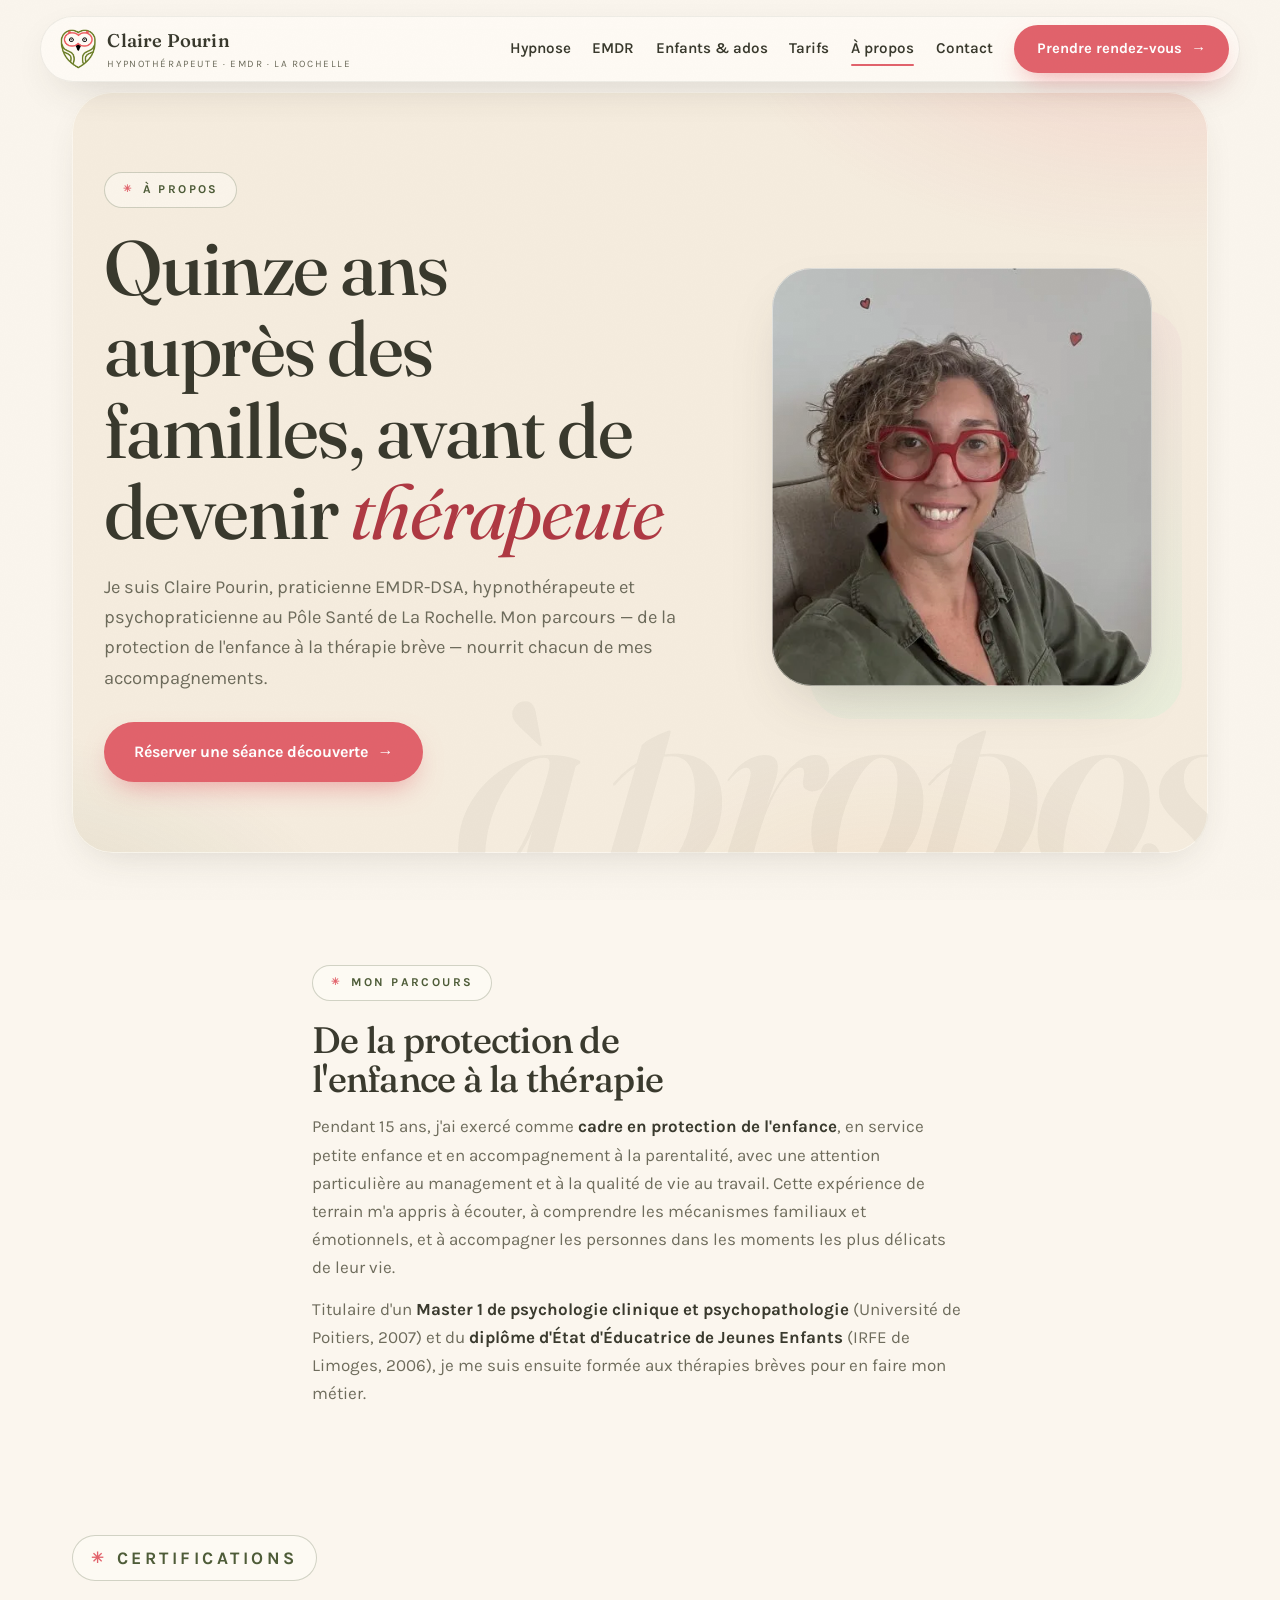
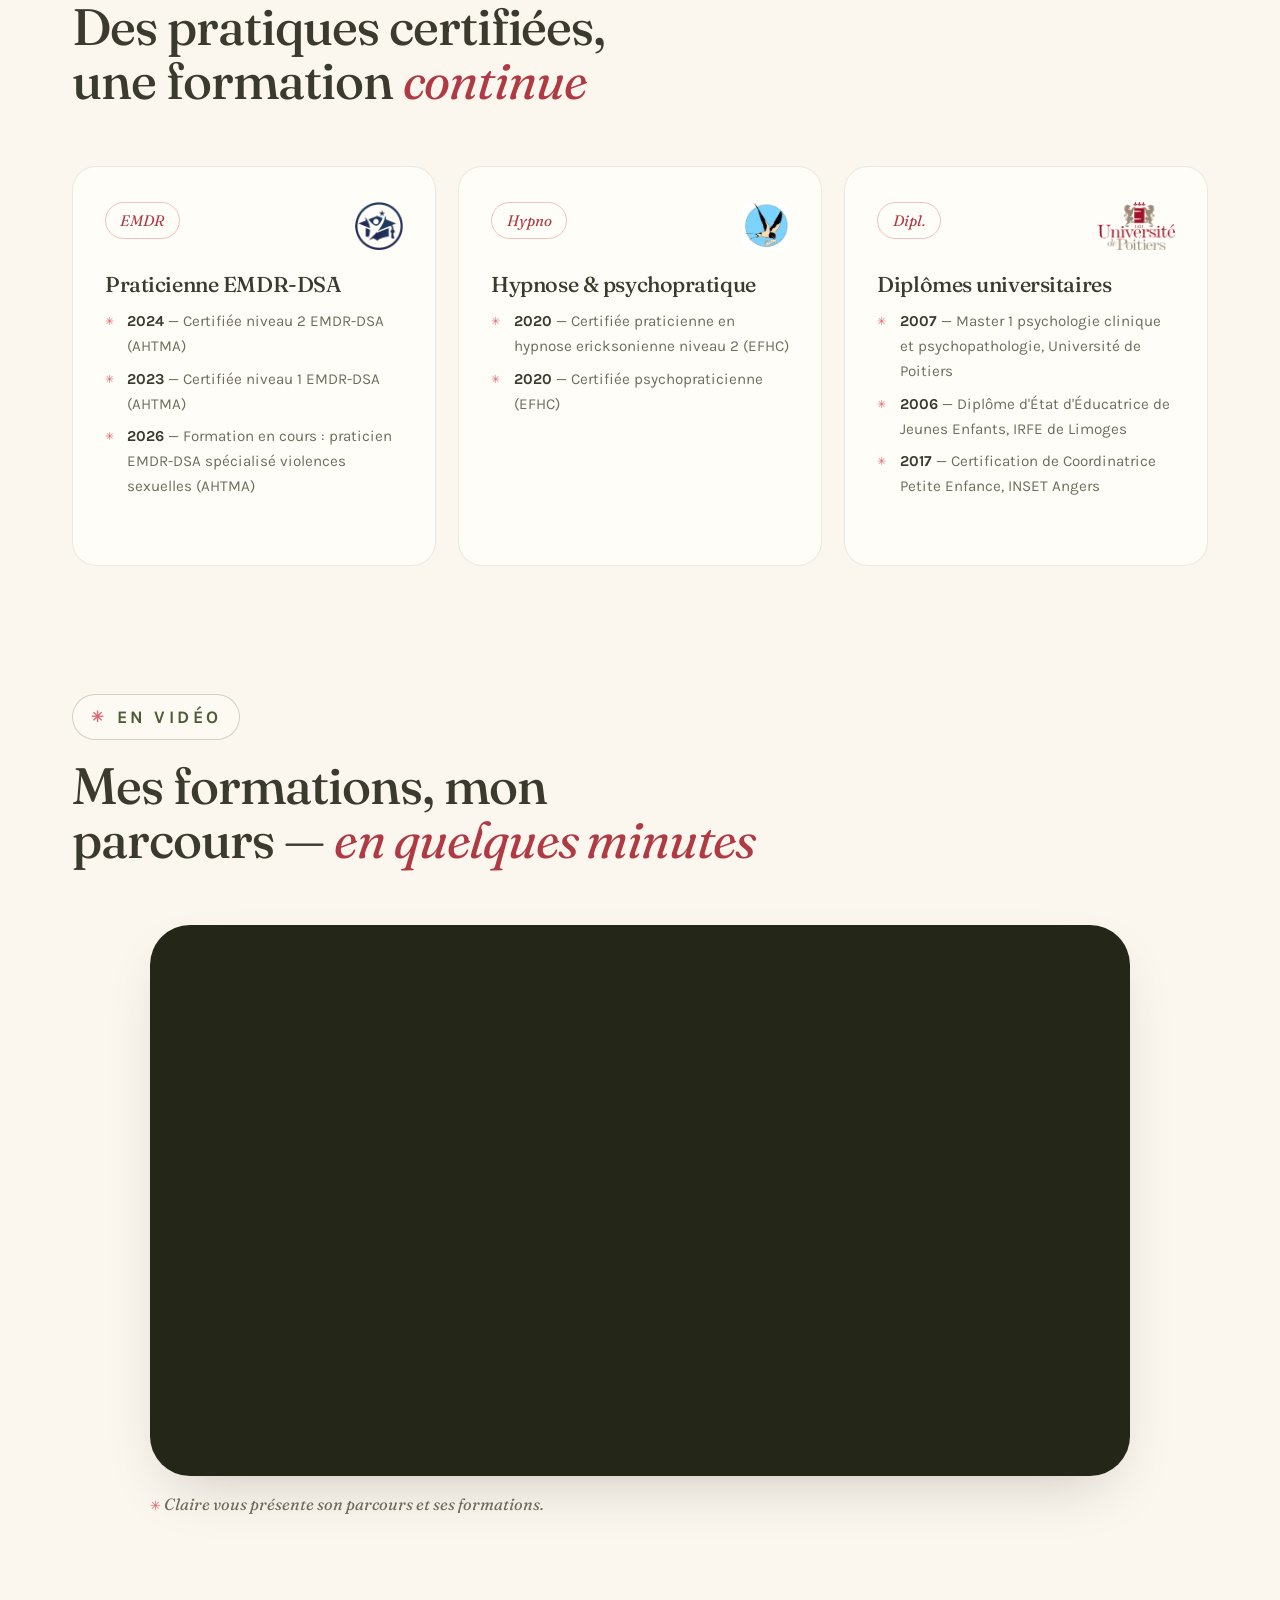
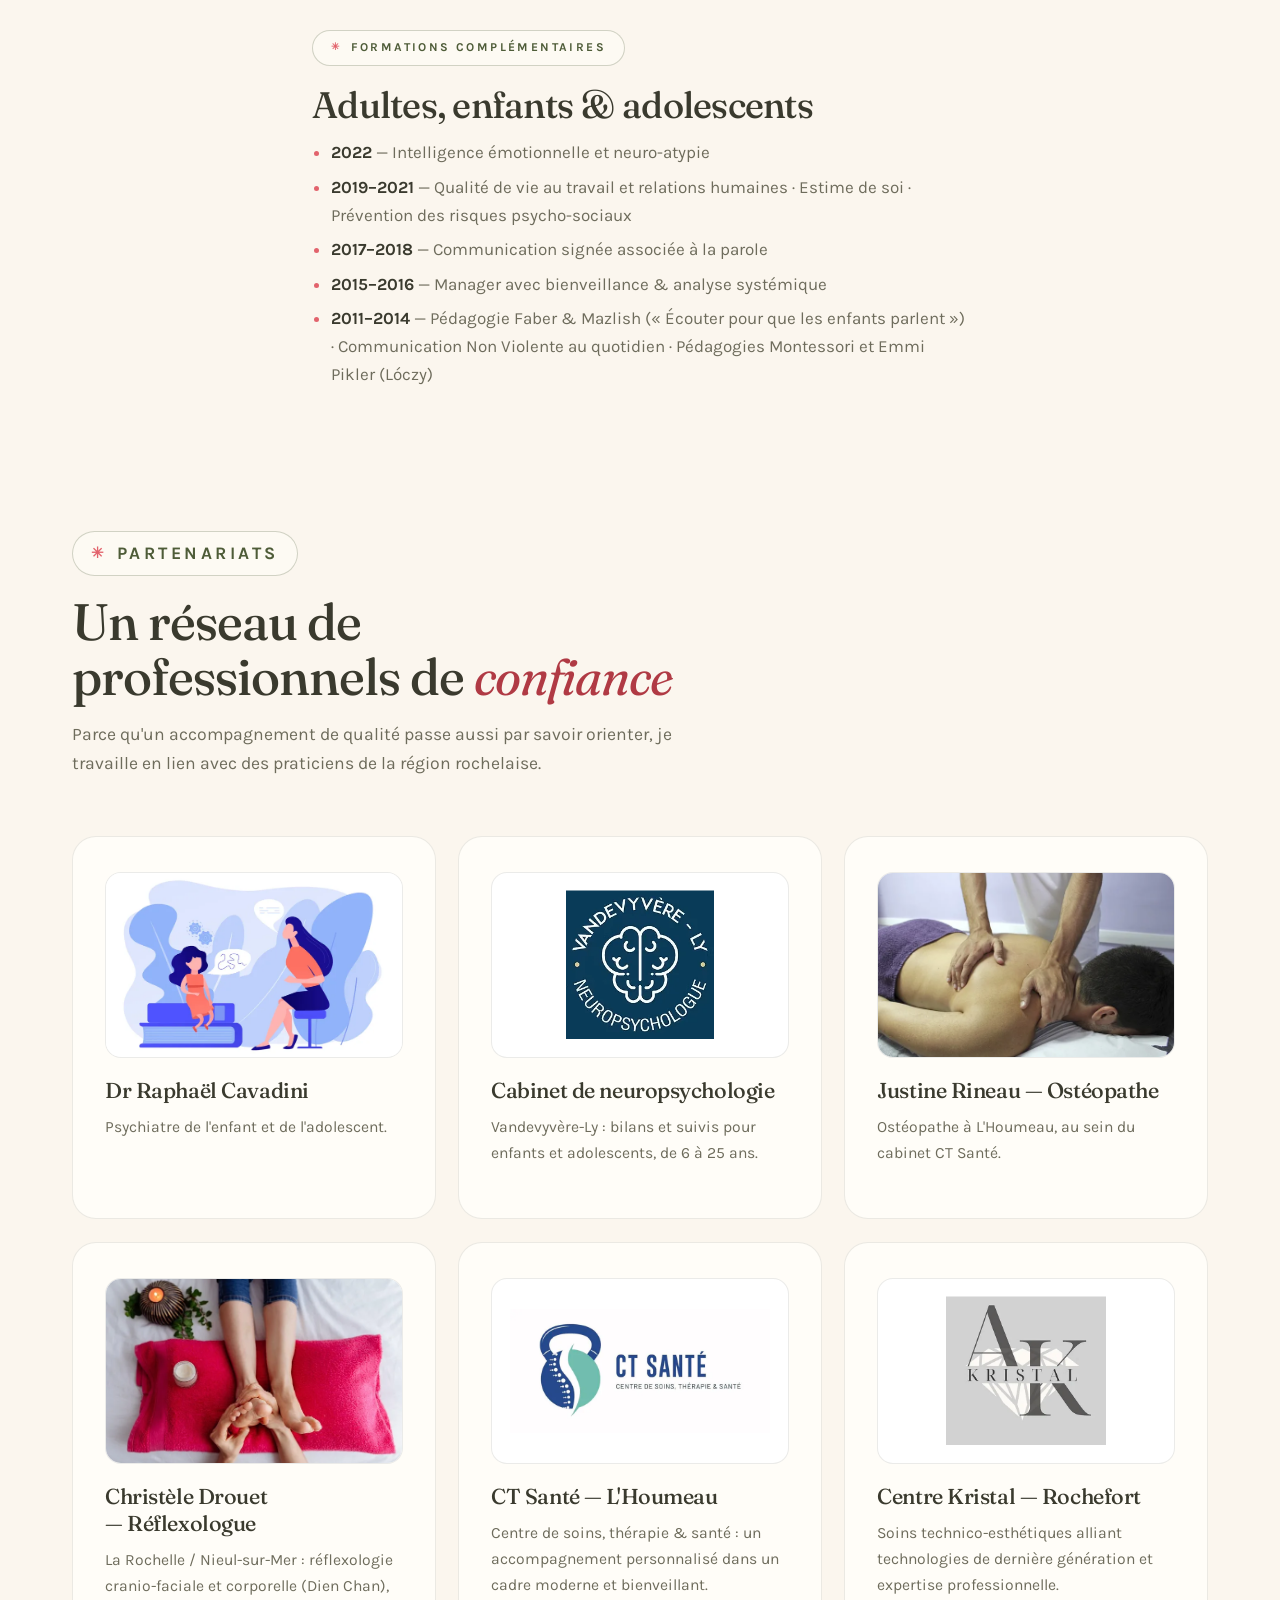
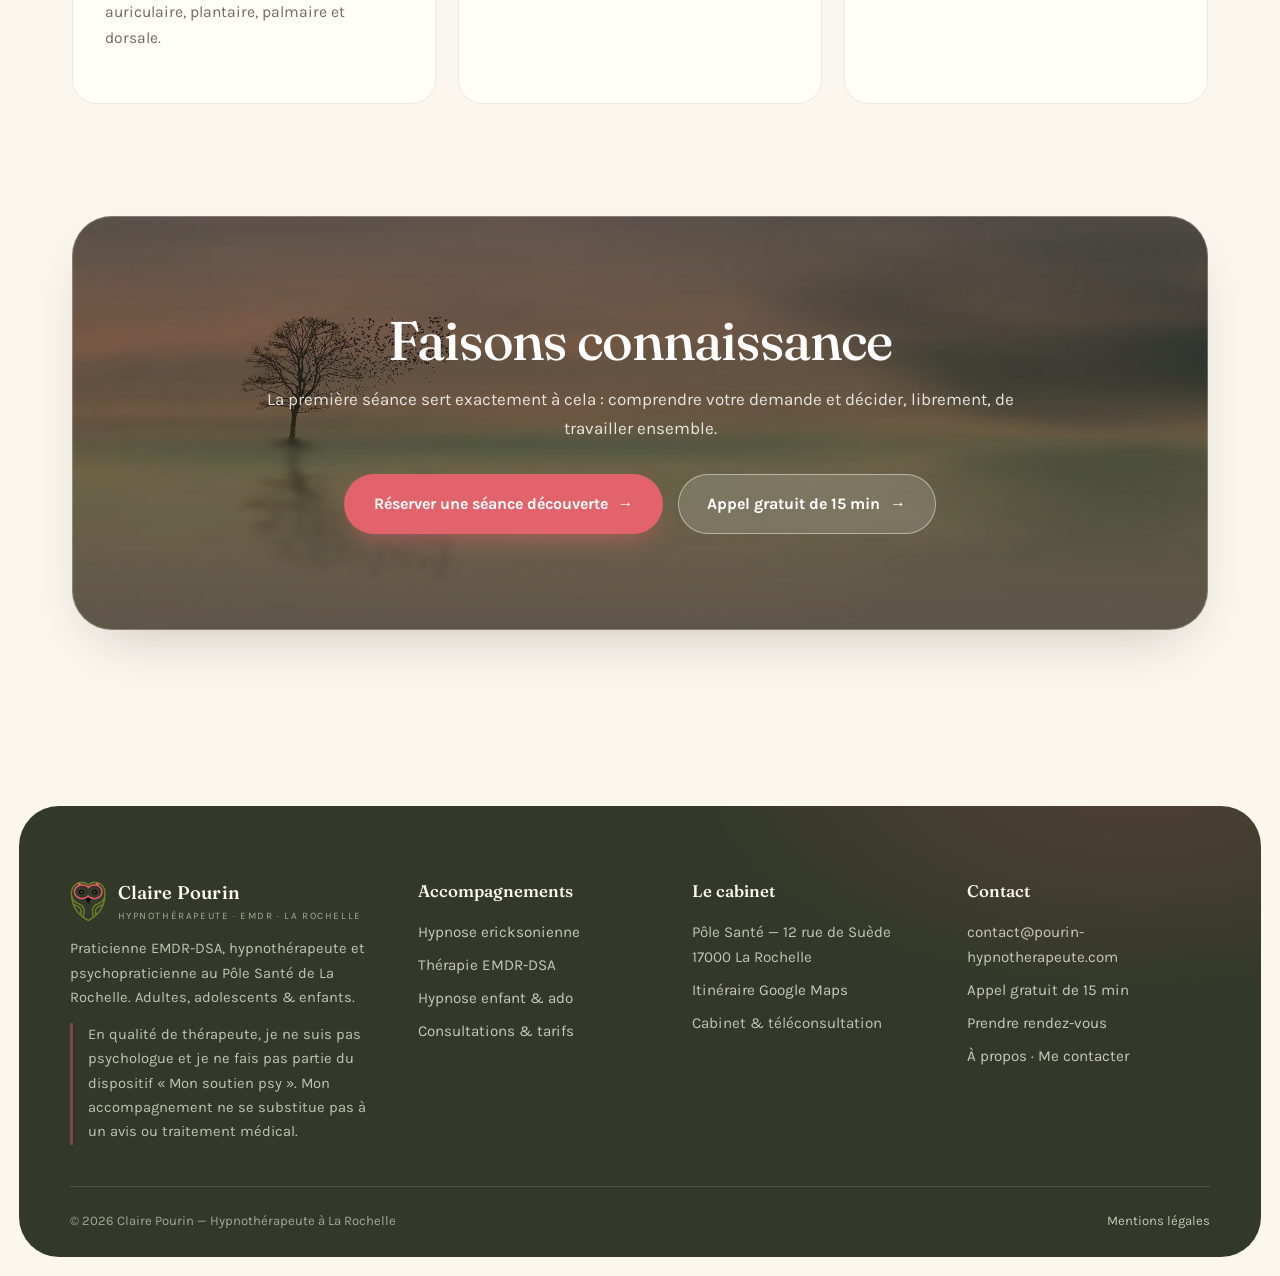
==== commit f1c40711: "files" ====
--- a/a-propos.html
+++ b/a-propos.html
@@ -22,7 +22,7 @@
 <link rel="preconnect" href="https://fonts.googleapis.com">
 <link rel="preconnect" href="https://fonts.gstatic.com" crossorigin>
 <link href="https://fonts.googleapis.com/css2?family=Fraunces:ital,opsz,wght@0,9..144,400..600;1,9..144,400..600&family=Karla:wght@400;600;700&display=swap" rel="stylesheet">
-<link rel="stylesheet" href="/styles.css">
+<link rel="stylesheet" href="/styles.css?v=3">
 <script type="application/ld+json">
 {"@context":"https://schema.org","@graph":[
 {"@type":"ProfilePage","@id":"https://pourin-hypnotherapeute.com/a-propos#page","url":"https://pourin-hypnotherapeute.com/a-propos","name":"À propos — Claire Pourin","mainEntity":{"@id":"https://pourin-hypnotherapeute.com/#claire"}},
@@ -136,7 +136,7 @@
     </div>
     <div class="video-wrap reveal">
       <div class="video-embed">
-        <iframe src="https://www.youtube-nocookie.com/embed/9jYx5nvqHao" title="Mes formations, mon parcours" loading="lazy" allow="accelerometer; autoplay; clipboard-write; encrypted-media; gyroscope; picture-in-picture" allowfullscreen referrerpolicy="strict-origin-when-cross-origin"></iframe>
+        <iframe src="https://www.youtube-nocookie.com/embed/9jYx5nvqHao" title="Mes formations, mon parcours" width="960" height="540" style="width:100%;border:0;border-radius:clamp(24px,3.5vw,40px);aspect-ratio:16/9" loading="lazy" allow="accelerometer; autoplay; clipboard-write; encrypted-media; gyroscope; picture-in-picture" allowfullscreen referrerpolicy="strict-origin-when-cross-origin"></iframe>
       </div>
       <p class="video-caption">Claire vous présente son parcours et ses formations.</p>
     </div>
--- a/styles.css
+++ b/styles.css
@@ -1327,7 +1327,7 @@
 .prose li::marker { color: var(--coral); }
 
 /* ── Vidéos YouTube ──────────────────────────────────── */
-.video-wrap { max-width: 880px; }
+.video-wrap { max-width: 980px; margin-inline: auto; }
 .videos-2 {
   display: grid;
   grid-template-columns: 1fr 1fr;
@@ -1336,14 +1336,22 @@
 @media (max-width: 760px) { .videos-2 { grid-template-columns: 1fr; } }
 .video-embed {
   position: relative;
+  width: 100%;
   aspect-ratio: 16 / 9;
-  border-radius: var(--r-md);
+  border-radius: var(--r-lg);
   overflow: hidden;
   background: #242618;
-  box-shadow: var(--shadow-soft);
+  box-shadow: var(--shadow);
   isolation: isolate;
 }
-.video-embed iframe { position: absolute; inset: 0; width: 100%; height: 100%; border: 0; }
+.video-embed iframe {
+  position: absolute;
+  inset: 0;
+  width: 100%;
+  height: 100%;
+  border: 0;
+  border-radius: inherit;
+}
 .video-caption {
   margin-top: .9rem;
   font-family: var(--font-display);
@@ -1385,7 +1393,7 @@
   position: relative;
   border-radius: var(--r-lg);
   overflow: hidden;
-  height: clamp(340px, 46vw, 480px);
+  height: clamp(400px, 52vw, 580px);
   background: var(--paper-warm);
   box-shadow: var(--shadow);
   isolation: isolate;
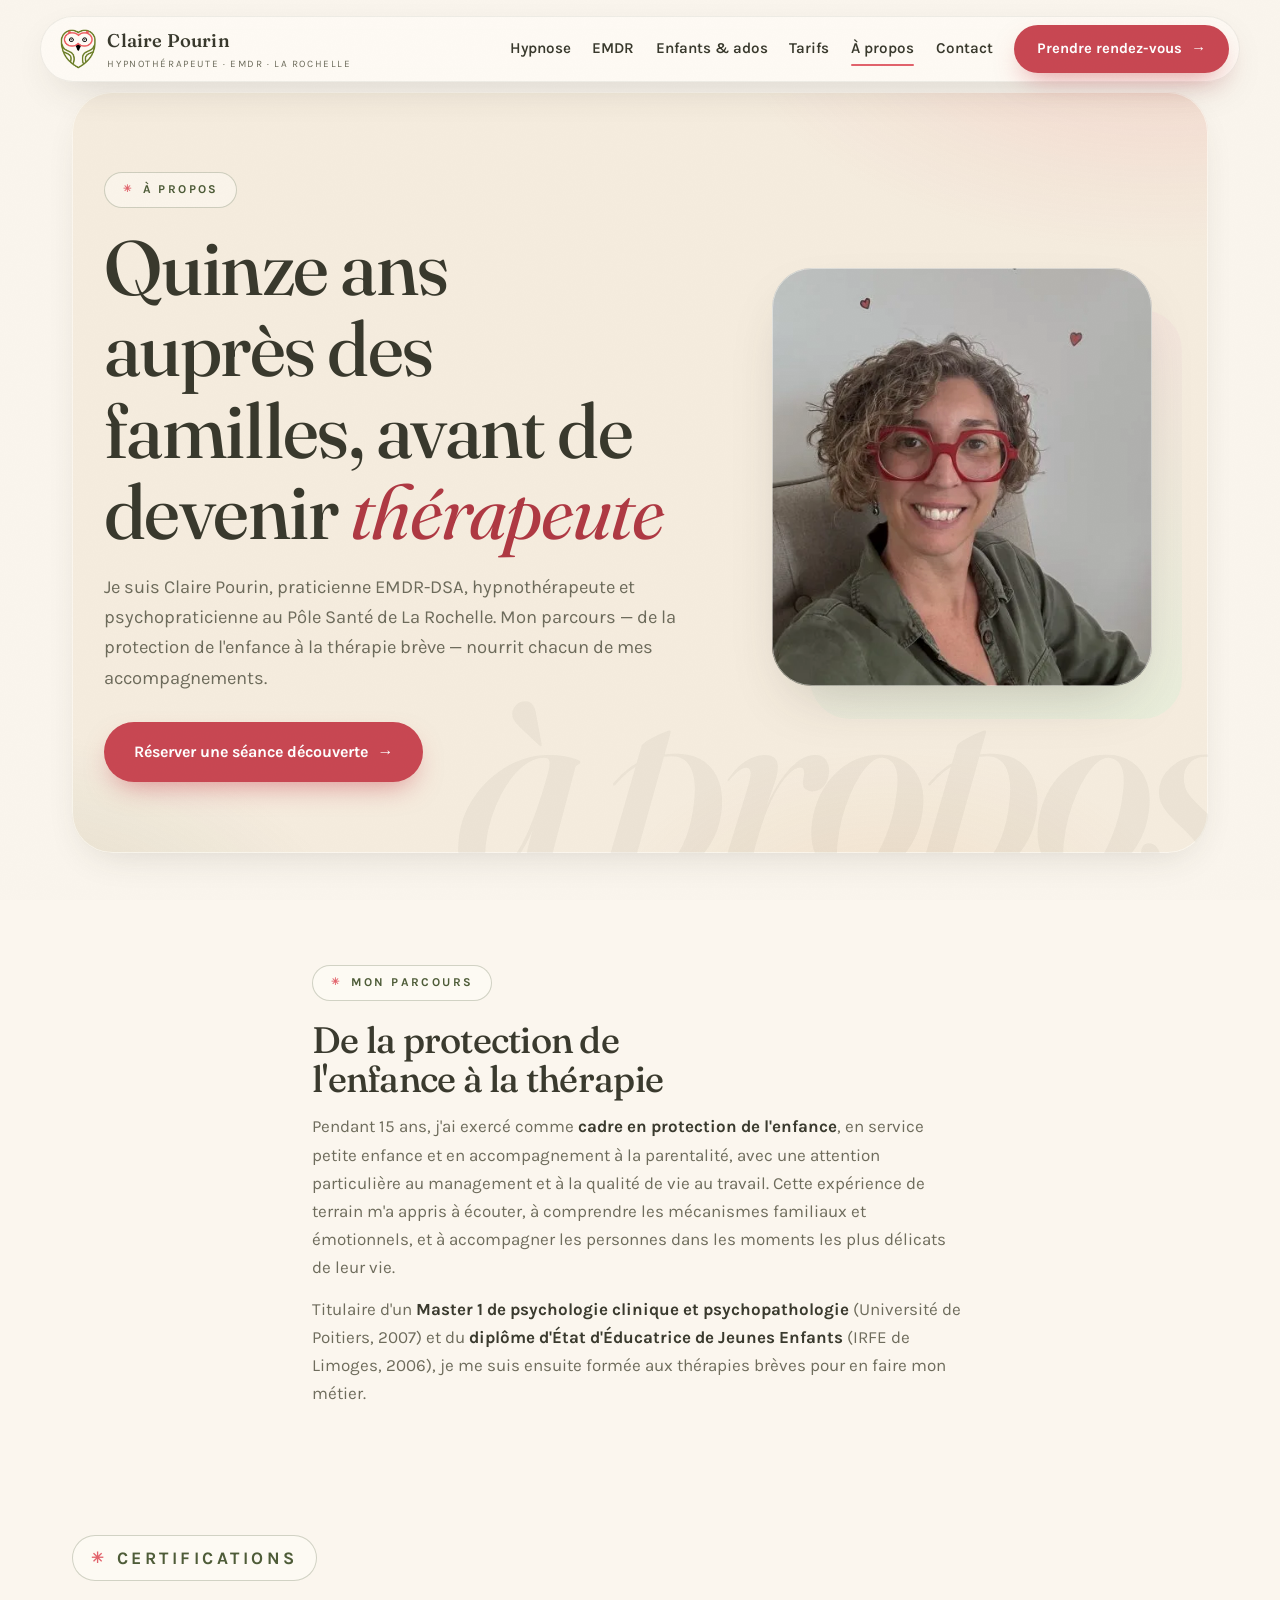
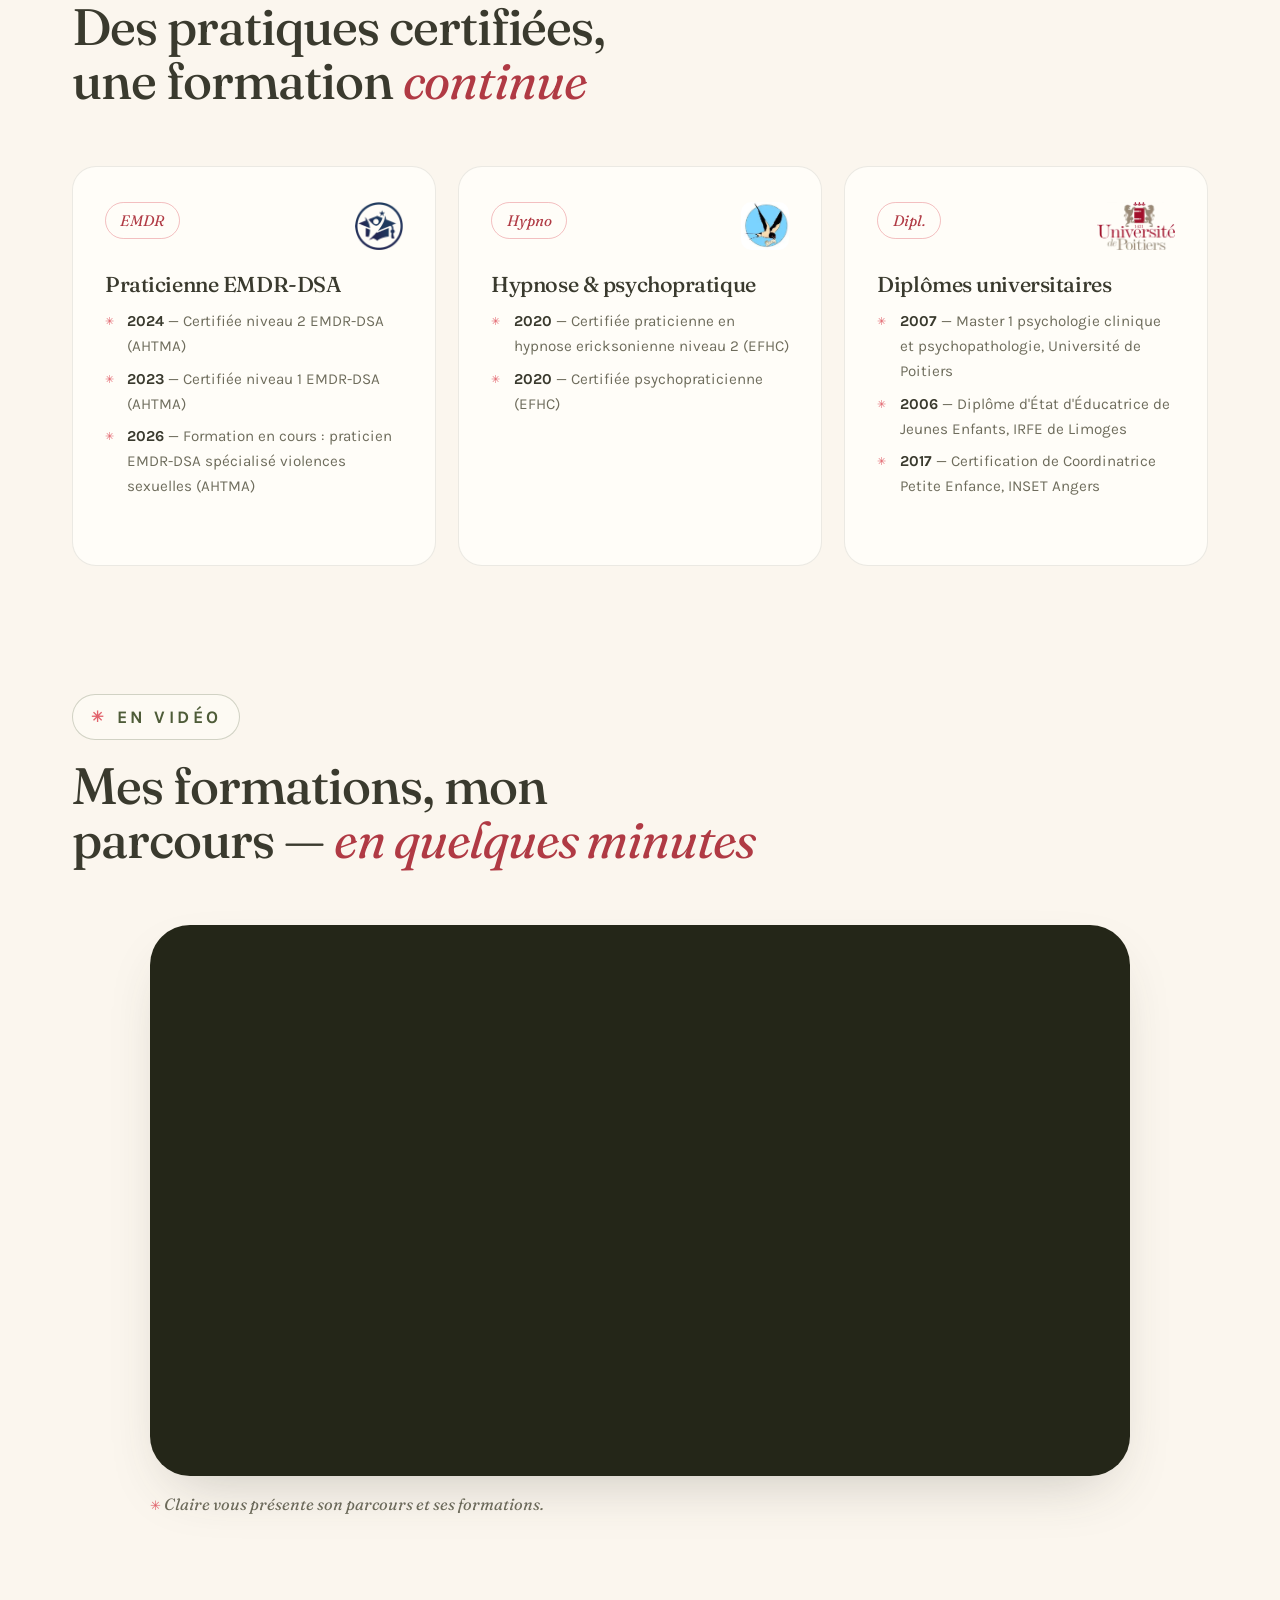
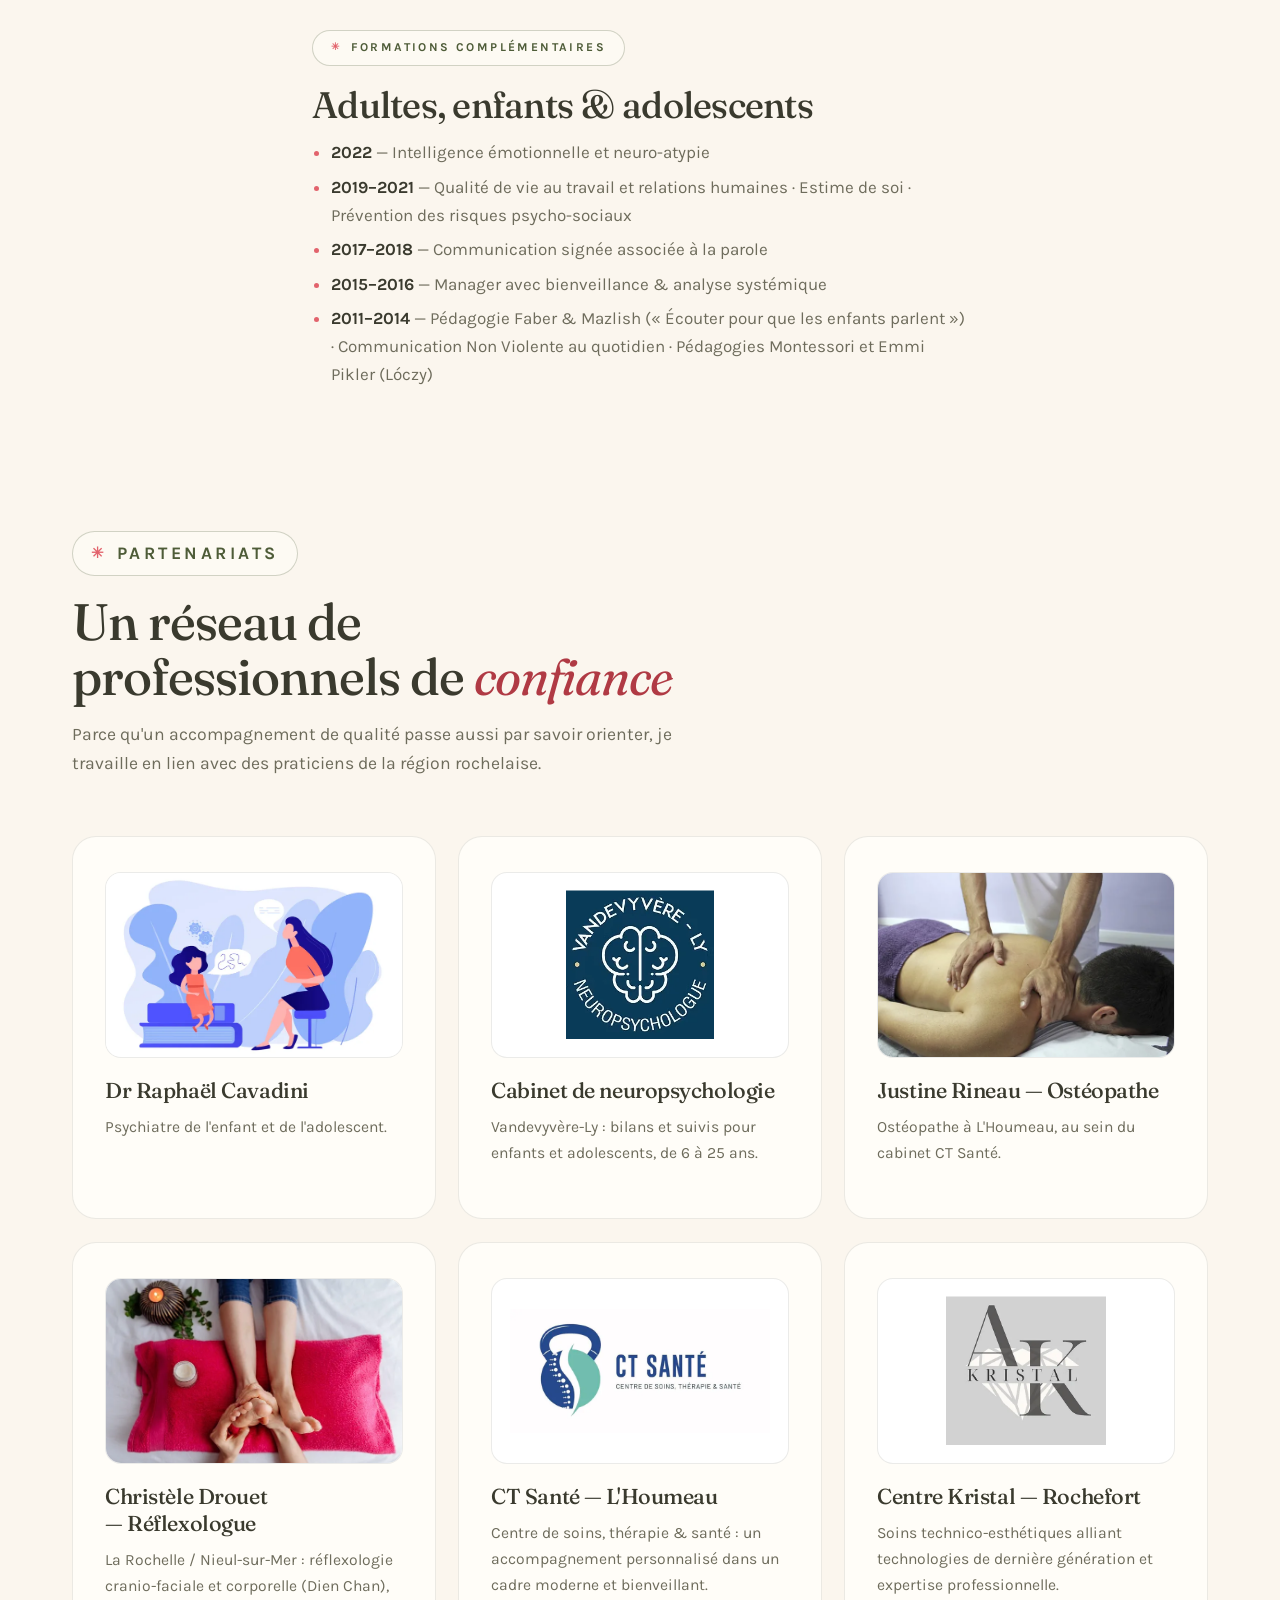
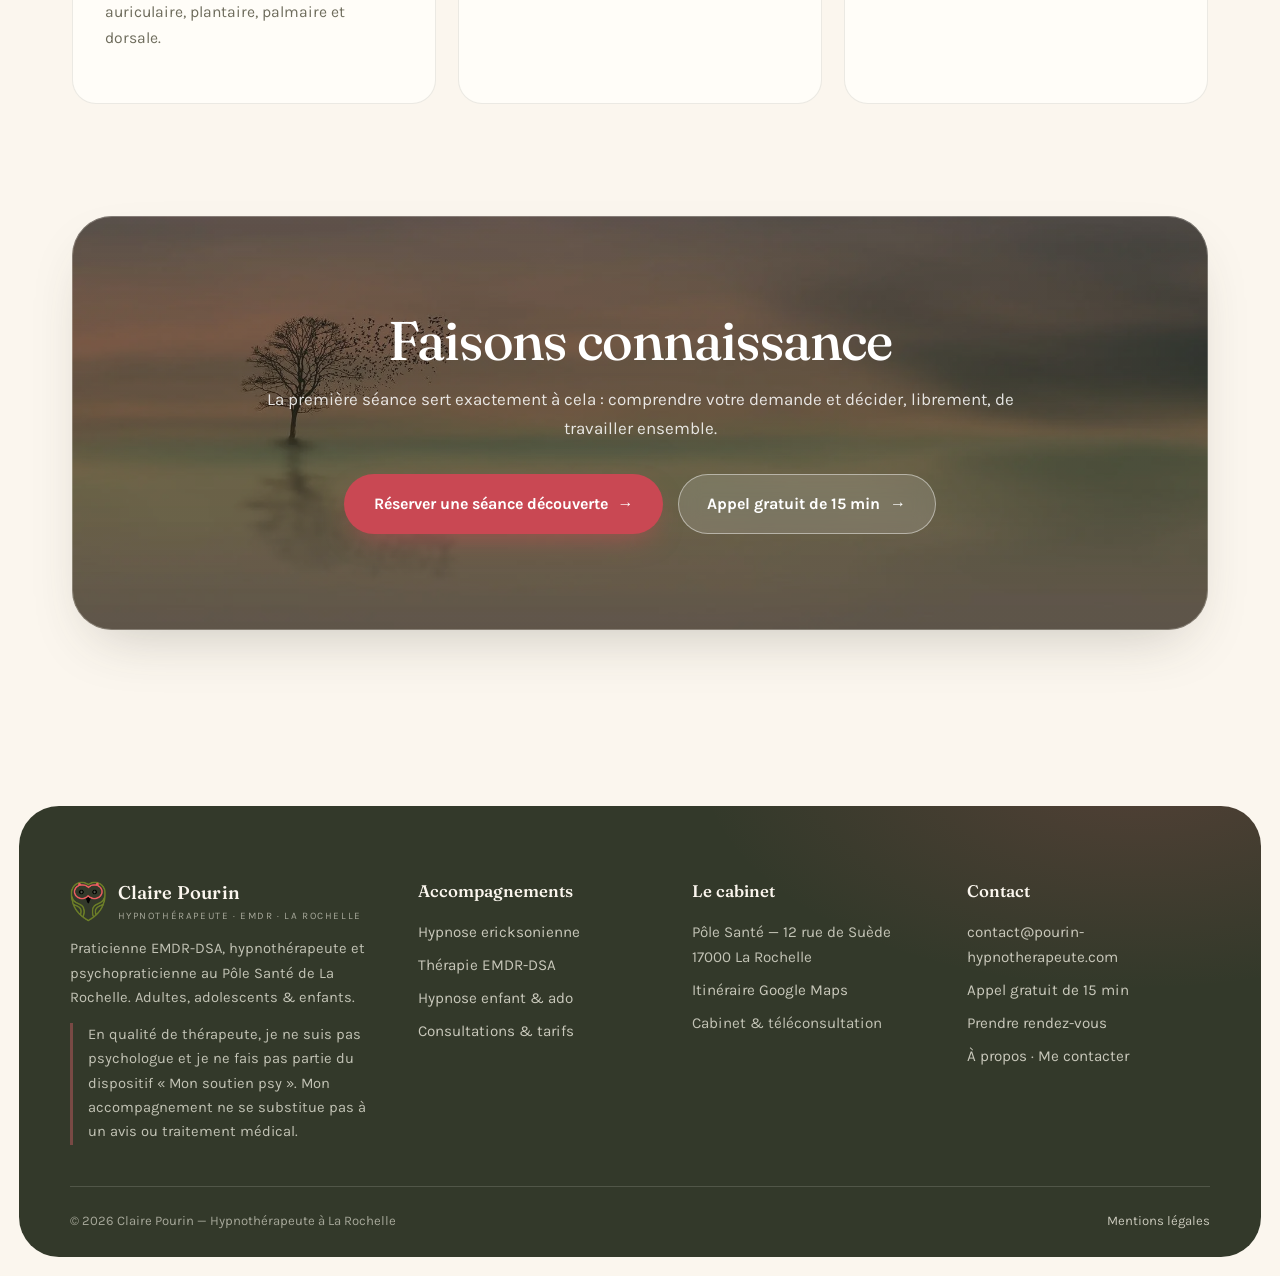
==== commit 7dace85e: "files" ====
--- a/a-propos.html
+++ b/a-propos.html
@@ -18,17 +18,23 @@
 <meta name="twitter:card" content="summary_large_image">
 <link rel="icon" href="/input/favicon.ico" sizes="any">
 <link rel="icon" type="image/png" sizes="32x32" href="/input/favicon-32.png">
+<link rel="icon" type="image/png" sizes="16x16" href="/input/favicon-16.png">
 <link rel="apple-touch-icon" href="/input/apple-touch-icon.png">
 <link rel="preconnect" href="https://fonts.googleapis.com">
 <link rel="preconnect" href="https://fonts.gstatic.com" crossorigin>
 <link href="https://fonts.googleapis.com/css2?family=Fraunces:ital,opsz,wght@0,9..144,400..600;1,9..144,400..600&family=Karla:wght@400;600;700&display=swap" rel="stylesheet">
-<link rel="stylesheet" href="/styles.css?v=3">
+<link rel="stylesheet" href="/styles.css?v=6">
 <script type="application/ld+json">
 {"@context":"https://schema.org","@graph":[
 {"@type":"ProfilePage","@id":"https://pourin-hypnotherapeute.com/a-propos#page","url":"https://pourin-hypnotherapeute.com/a-propos","name":"À propos — Claire Pourin","mainEntity":{"@id":"https://pourin-hypnotherapeute.com/#claire"}},
 {"@type":"BreadcrumbList","itemListElement":[
 {"@type":"ListItem","position":1,"name":"Accueil","item":"https://pourin-hypnotherapeute.com/"},
 {"@type":"ListItem","position":2,"name":"À propos","item":"https://pourin-hypnotherapeute.com/a-propos"}]}
+]}
+</script>
+<script type="application/ld+json">
+{"@context":"https://schema.org","@graph":[
+{"@type":"VideoObject","name":"Mes formations, mon parcours","description":"Claire Pourin présente son parcours professionnel et ses formations : protection de l'enfance, psychologie clinique, certifications EMDR-DSA et hypnose ericksonienne.","thumbnailUrl":"https://i.ytimg.com/vi/9jYx5nvqHao/maxresdefault.jpg","uploadDate":"2023-03-16","embedUrl":"https://www.youtube-nocookie.com/embed/9jYx5nvqHao","publisher":{"@id":"https://pourin-hypnotherapeute.com/#cabinet"}}
 ]}
 </script>
 </head>
@@ -115,7 +121,7 @@
       <article class="care-card reveal">
         <div class="card-head">
           <div class="num">Dipl.</div>
-          <img class="card-logo" src="/input/logo-poitiers.webp" alt="Logo de l'Université de Poitiers" width="640" height="393" loading="lazy">
+          <img class="card-logo" src="/input/logo-poitiers.webp" alt="Logo de l'Université de Poitiers" width="320" height="197" loading="lazy">
         </div>
         <h3>Diplômes universitaires</h3>
         <ul>
@@ -136,7 +142,7 @@
     </div>
     <div class="video-wrap reveal">
       <div class="video-embed">
-        <iframe src="https://www.youtube-nocookie.com/embed/9jYx5nvqHao" title="Mes formations, mon parcours" width="960" height="540" style="width:100%;border:0;border-radius:clamp(24px,3.5vw,40px);aspect-ratio:16/9" loading="lazy" allow="accelerometer; autoplay; clipboard-write; encrypted-media; gyroscope; picture-in-picture" allowfullscreen referrerpolicy="strict-origin-when-cross-origin"></iframe>
+        <iframe data-src="https://www.youtube-nocookie.com/embed/9jYx5nvqHao" title="Mes formations, mon parcours" width="960" height="540" style="width:100%;border:0;border-radius:clamp(24px,3.5vw,40px);aspect-ratio:16/9" loading="lazy" allow="accelerometer; autoplay; clipboard-write; encrypted-media; gyroscope; picture-in-picture" allowfullscreen referrerpolicy="strict-origin-when-cross-origin"></iframe>
       </div>
       <p class="video-caption">Claire vous présente son parcours et ses formations.</p>
     </div>
@@ -226,7 +232,7 @@
         <p class="disclaimer">En qualité de thérapeute, je ne suis pas psychologue et je ne fais pas partie du dispositif «&nbsp;Mon soutien psy&nbsp;». Mon accompagnement ne se substitue pas à un avis ou traitement médical.</p>
       </div>
       <div>
-        <h4>Accompagnements</h4>
+        <p class="footer-heading">Accompagnements</p>
         <ul>
           <li><a href="/hypnose-la-rochelle">Hypnose ericksonienne</a></li>
           <li><a href="/emdr-la-rochelle">Thérapie EMDR-DSA</a></li>
@@ -235,7 +241,7 @@
         </ul>
       </div>
       <div>
-        <h4>Le cabinet</h4>
+        <p class="footer-heading">Le cabinet</p>
         <ul>
           <li>Pôle Santé — 12 rue de Suède<br>17000 La Rochelle</li>
           <li><a href="https://www.google.com/maps/search/?api=1&query=12+rue+de+Su%C3%A8de+17000+La+Rochelle" target="_blank" rel="noopener">Itinéraire Google Maps</a></li>
@@ -243,7 +249,7 @@
         </ul>
       </div>
       <div>
-        <h4>Contact</h4>
+        <p class="footer-heading">Contact</p>
         <ul>
           <li><a href="mailto:contact@pourin-hypnotherapeute.com">contact@pourin-hypnotherapeute.com</a></li>
           <li><a href="https://calendly.com/al-proux/60min" target="_blank" rel="noopener">Appel gratuit de 15 min</a></li>
--- a/styles.css
+++ b/styles.css
@@ -14,6 +14,7 @@
   --line:       rgba(58, 58, 46, .1);
 
   --coral:      #E2636C;
+  --coral-btn:  #C94853; /* contraste 4,6:1 avec du texte blanc (WCAG AA) */
   --coral-deep: #B03A44;
   --coral-soft: #F9E4DE;
   --coral-light:#FBD9C9;
@@ -40,7 +41,7 @@
 
 *, *::before, *::after { box-sizing: border-box; margin: 0; padding: 0; }
 
-html { scroll-behavior: smooth; }
+html { scroll-behavior: smooth; overflow-x: clip; }
 @media (prefers-reduced-motion: reduce) {
   html { scroll-behavior: auto; }
   *, *::before, *::after { animation: none !important; transition: none !important; }
@@ -70,7 +71,7 @@
 
 img { max-width: 100%; height: auto; display: block; }
 
-::selection { background: var(--coral); color: #fff; }
+::selection { background: var(--coral-btn); color: #fff; }
 
 h1, h2, h3, .display {
   font-family: var(--font-display);
@@ -146,9 +147,9 @@
 }
 .btn:hover::after { transform: translateX(4px); }
 .btn-primary {
-  background: var(--coral);
+  background: var(--coral-btn);
   color: #fff;
-  box-shadow: 0 12px 28px -10px rgba(226, 99, 108, .6);
+  box-shadow: 0 12px 28px -10px rgba(201, 72, 83, .6);
 }
 .btn-primary:hover { background: var(--coral-deep); transform: translateY(-2px); }
 .btn-ghost {
@@ -336,8 +337,8 @@
 /* entrée en cascade au chargement */
 .hero-top                       { animation: hero-in .9s cubic-bezier(.2,.7,.3,1) .1s backwards; }
 .hero .hero-urgency             { animation: hero-in .9s cubic-bezier(.2,.7,.3,1) .2s backwards; }
-.hero h1                        { animation: hero-in .9s cubic-bezier(.2,.7,.3,1) .3s backwards; }
-.hero .lead                     { animation: hero-in .9s cubic-bezier(.2,.7,.3,1) .42s backwards; }
+.hero h1                        { animation: hero-in-slide .9s cubic-bezier(.2,.7,.3,1) .3s backwards; }
+.hero .lead                     { animation: hero-in-slide .9s cubic-bezier(.2,.7,.3,1) .42s backwards; }
 .hero .hero-ctas                { animation: hero-in .9s cubic-bezier(.2,.7,.3,1) .54s backwards; }
 .hero .hero-trust               { animation: hero-in .9s cubic-bezier(.2,.7,.3,1) .66s backwards; }
 .hero .hero-stats               { animation: hero-in .9s cubic-bezier(.2,.7,.3,1) .6s backwards; }
@@ -754,7 +755,7 @@
   font-weight: 400;
   transition: background .25s ease, color .25s ease, transform .25s ease, border-color .25s ease;
 }
-.care-card .link:hover::after { background: var(--coral); border-color: var(--coral); color: #fff; transform: translateX(4px); }
+.care-card .link:hover::after { background: var(--coral-btn); border-color: var(--coral-btn); color: #fff; transform: translateX(4px); }
 
 /* ── Bande sombre (sauge) ────────────────────────────── */
 .band {
@@ -1025,8 +1026,8 @@
 }
 .faq details[open] summary::after {
   transform: rotate(45deg);
-  background: var(--coral);
-  border-color: var(--coral);
+  background: var(--coral-btn);
+  border-color: var(--coral-btn);
   color: #fff;
 }
 .faq details p { padding-top: .9rem; max-width: 62ch; }
@@ -1160,7 +1161,7 @@
 @media (max-width: 560px) { .footer-grid { grid-template-columns: 1fr; } }
 .site-footer .brand { color: #FBF6EE; }
 .site-footer .brand > span > span { color: rgba(243, 241, 228, .6); }
-.site-footer h4 {
+.site-footer .footer-heading {
   font-family: var(--font-display);
   font-size: 1.05rem;
   font-weight: 560;
@@ -1232,9 +1233,14 @@
     var(--paper-warm);
   box-shadow: var(--shadow-soft), inset 0 0 0 1px rgba(255, 253, 248, .65);
 }
+/* h1 et chapeau : glissement sans fondu, pour une peinture immédiate (LCP) */
+@keyframes hero-in-slide {
+  from { transform: translateY(26px); }
+  to   { transform: none; }
+}
 .page-hero .eyebrow      { animation: hero-in .9s cubic-bezier(.2,.7,.3,1) .08s backwards; }
-.page-hero h1            { animation: hero-in .9s cubic-bezier(.2,.7,.3,1) .18s backwards; }
-.page-hero .lead         { animation: hero-in .9s cubic-bezier(.2,.7,.3,1) .3s backwards; }
+.page-hero h1            { animation: hero-in-slide .9s cubic-bezier(.2,.7,.3,1) .12s backwards; }
+.page-hero .lead         { animation: hero-in-slide .9s cubic-bezier(.2,.7,.3,1) .22s backwards; }
 .page-hero .hero-ctas    { animation: hero-in .9s cubic-bezier(.2,.7,.3,1) .42s backwards; }
 .page-hero .hero-figure  { animation: hero-in .9s cubic-bezier(.2,.7,.3,1) .34s backwards; }
 .page-hero::before {
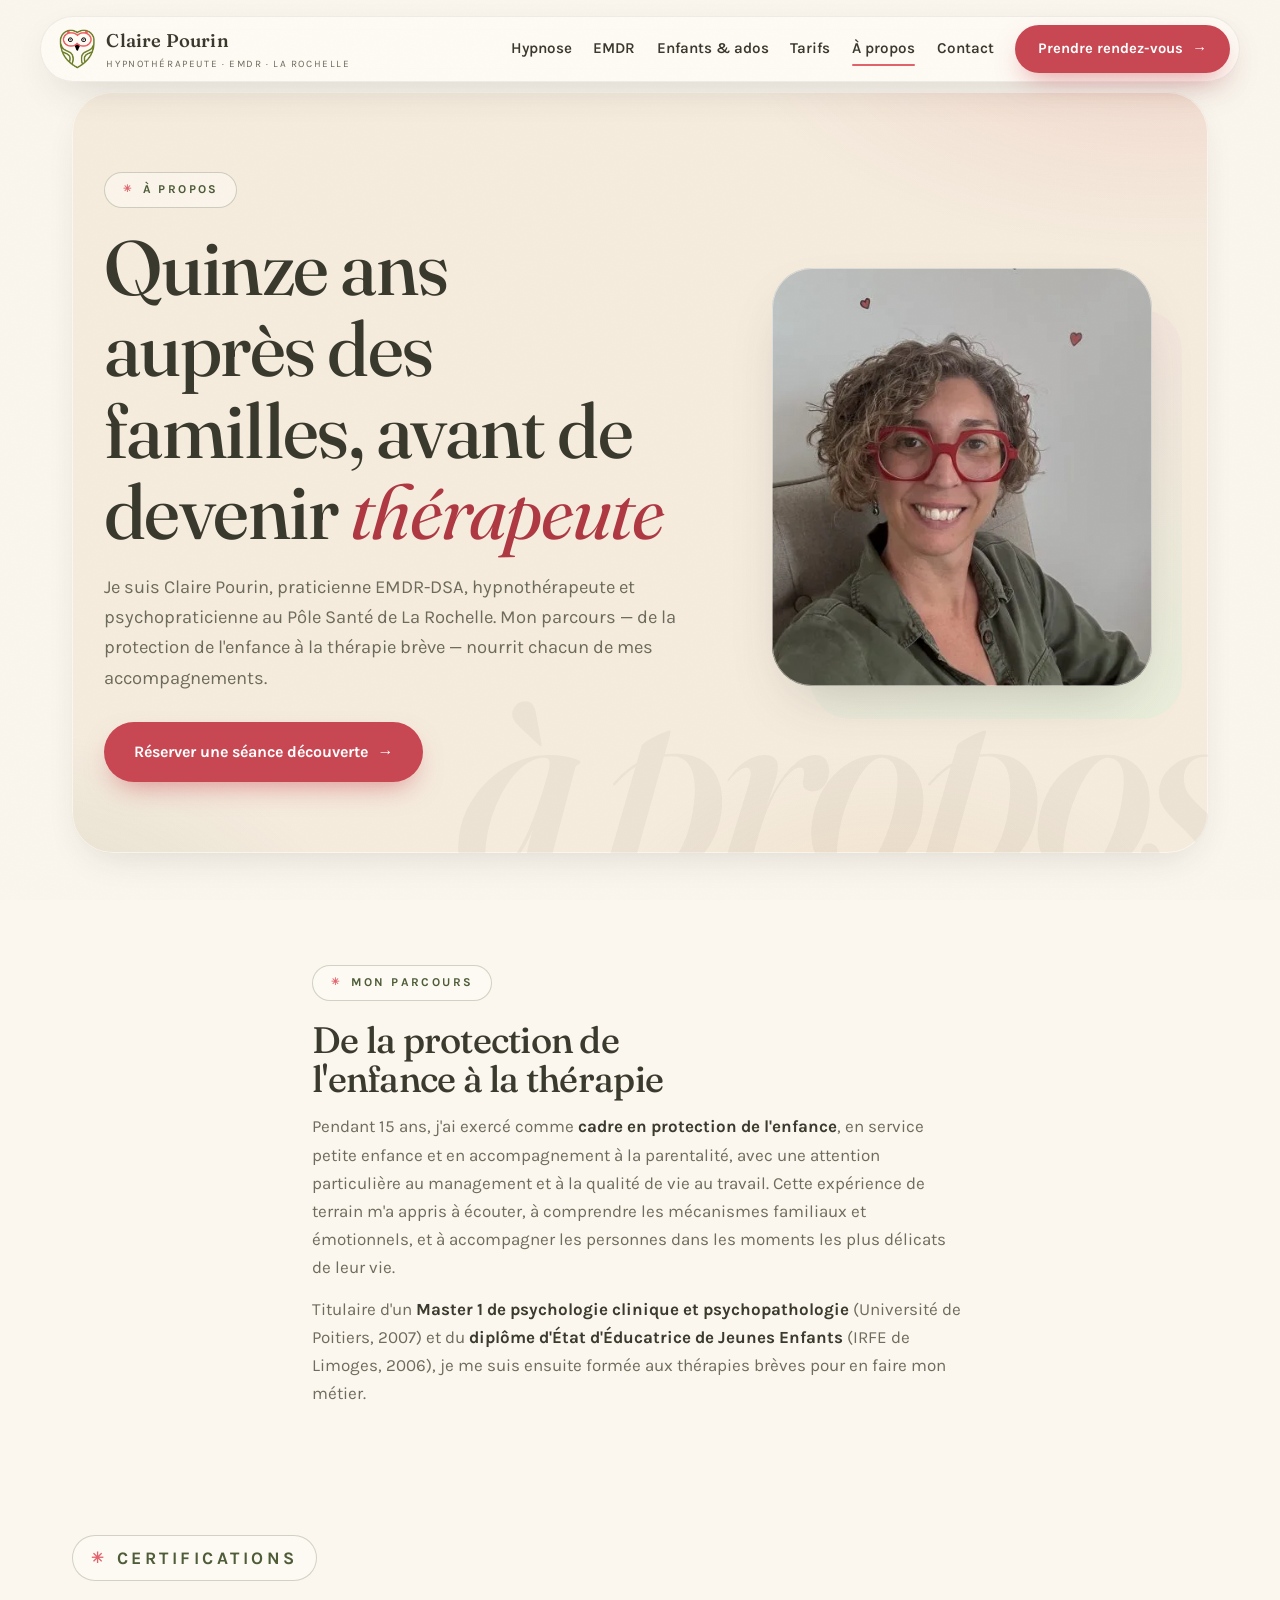
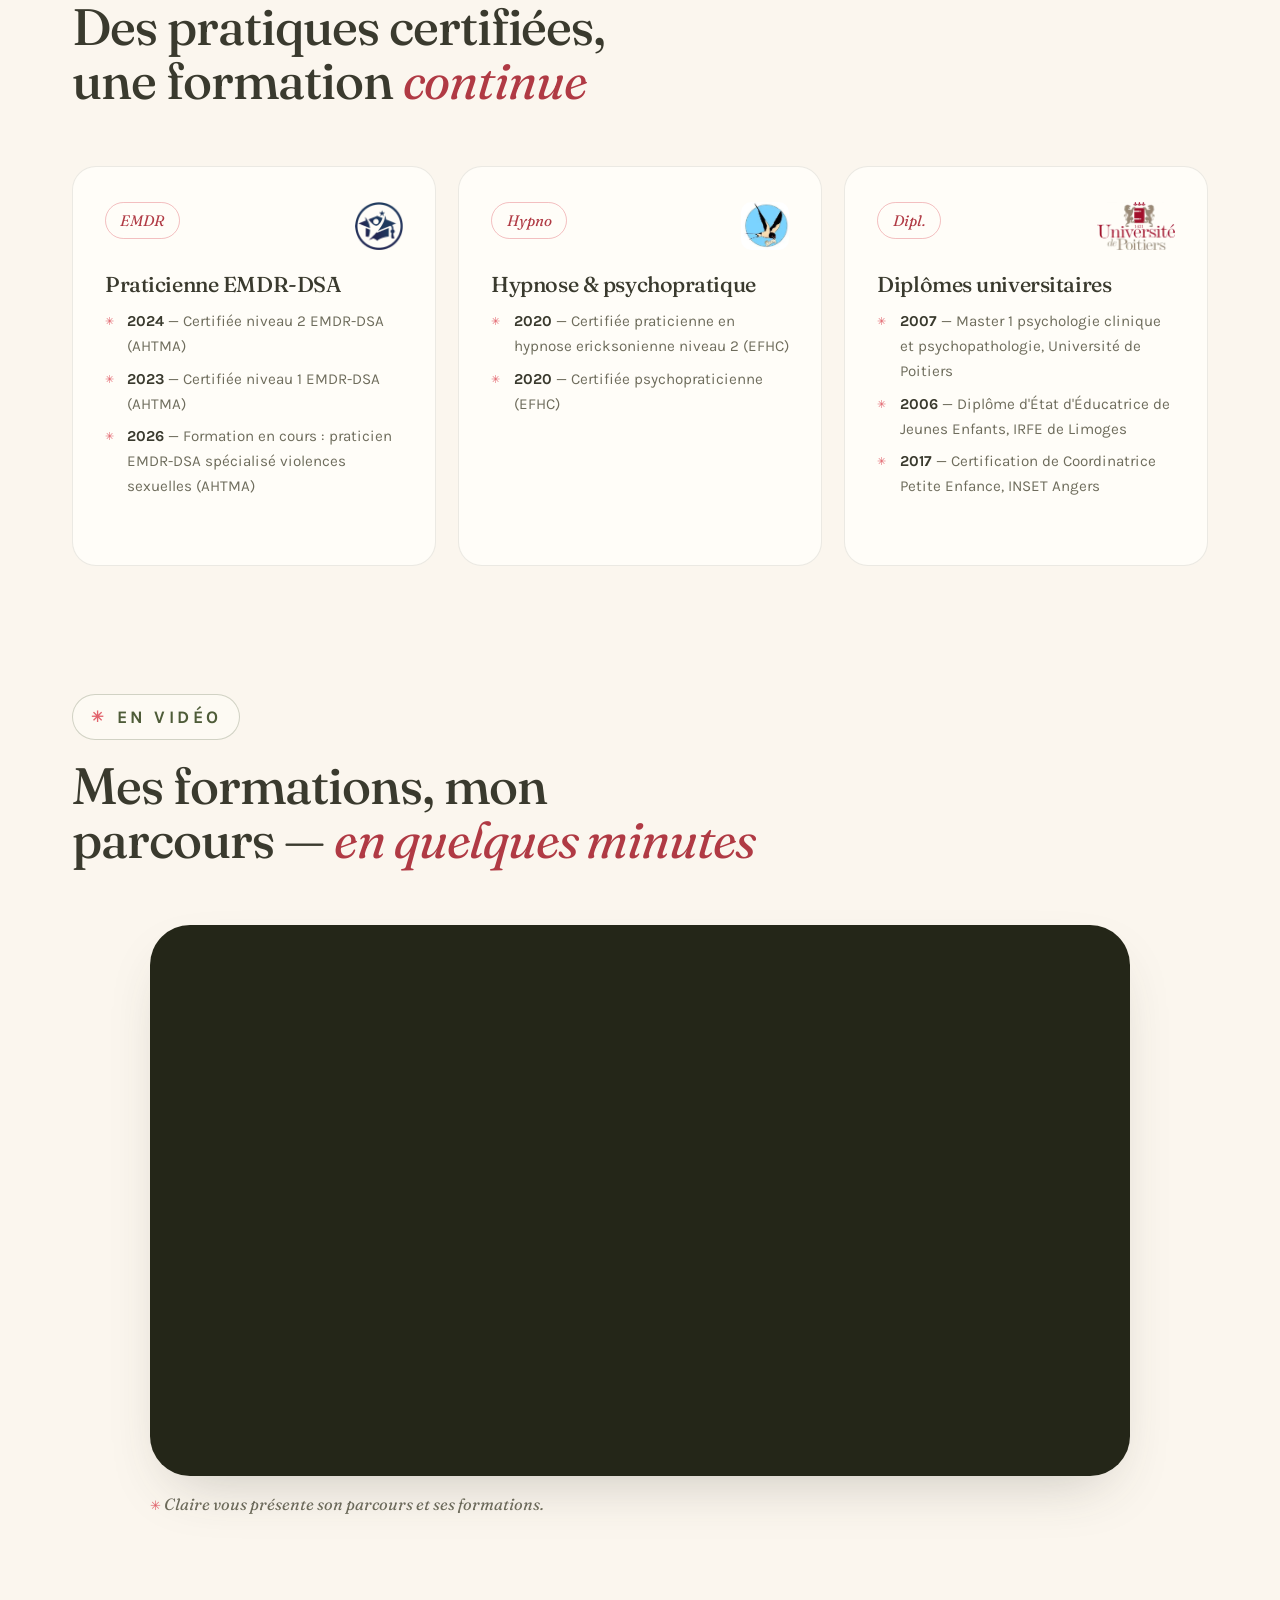
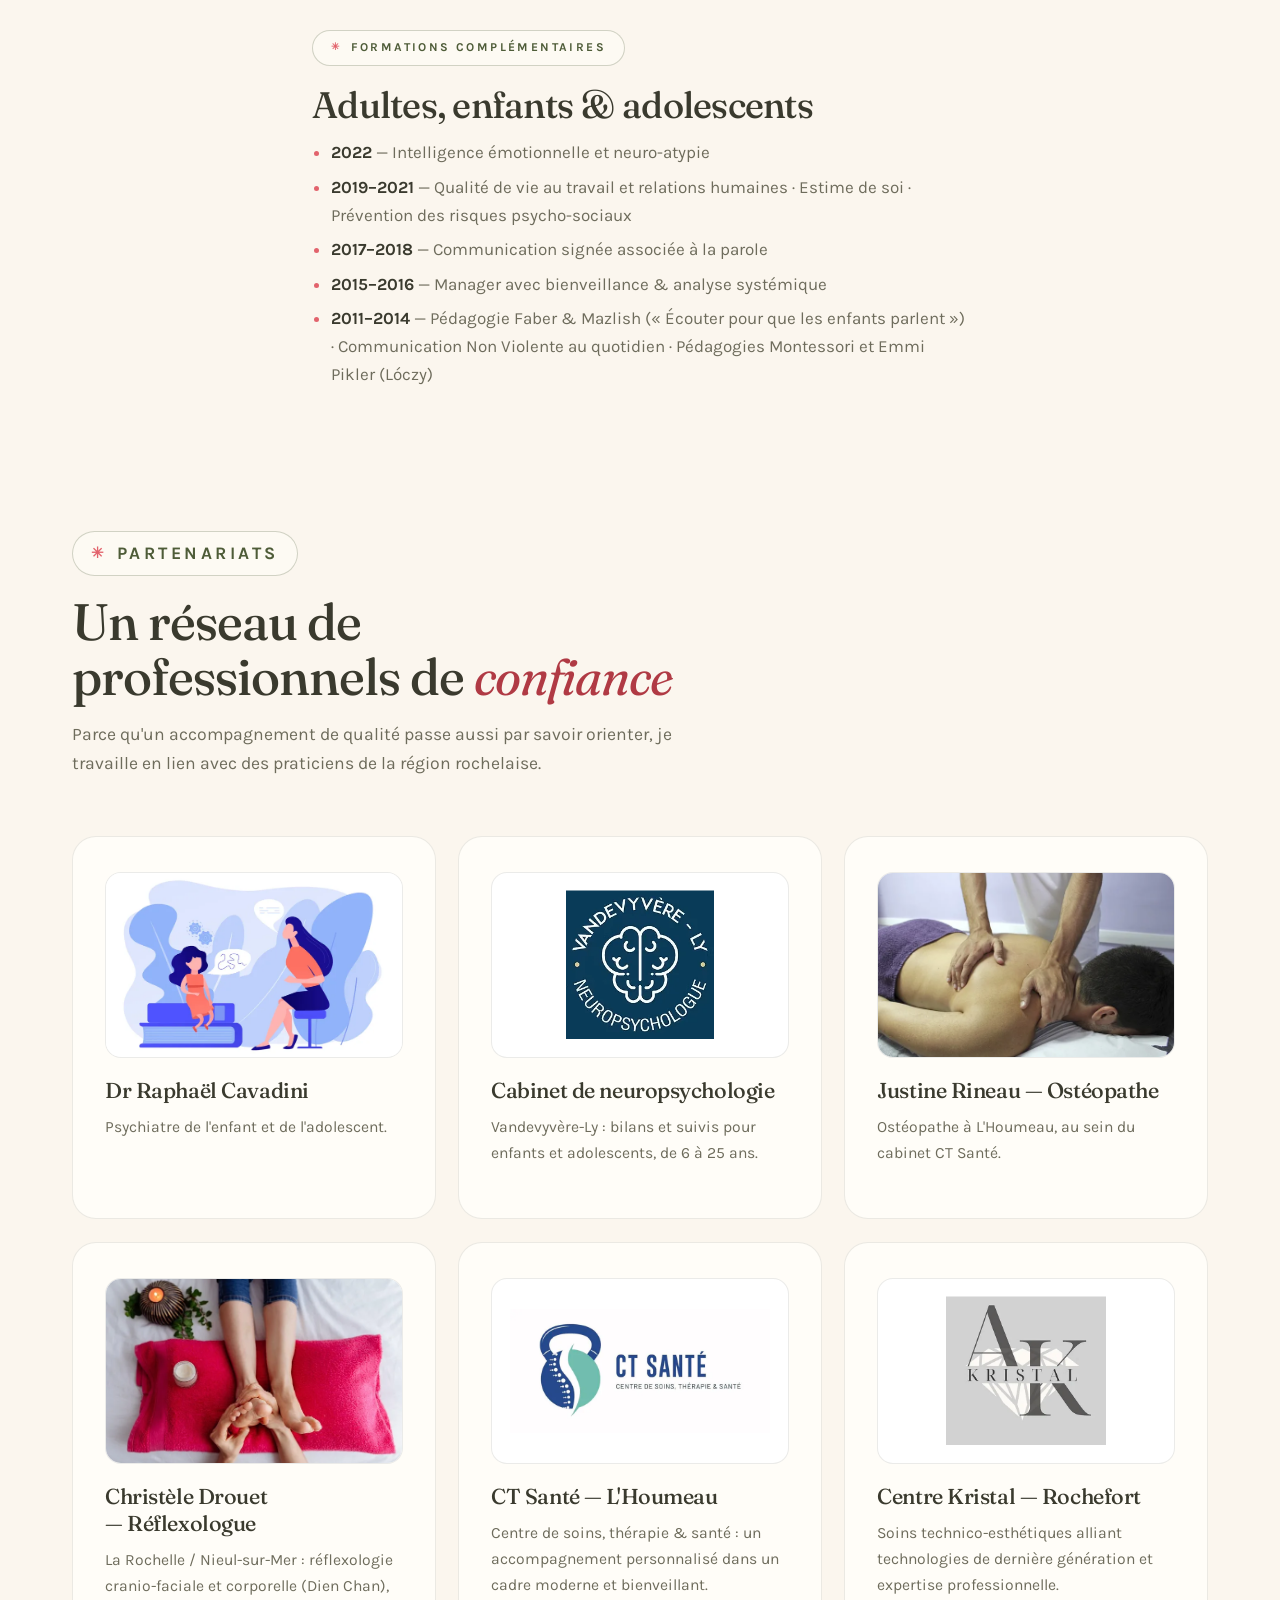
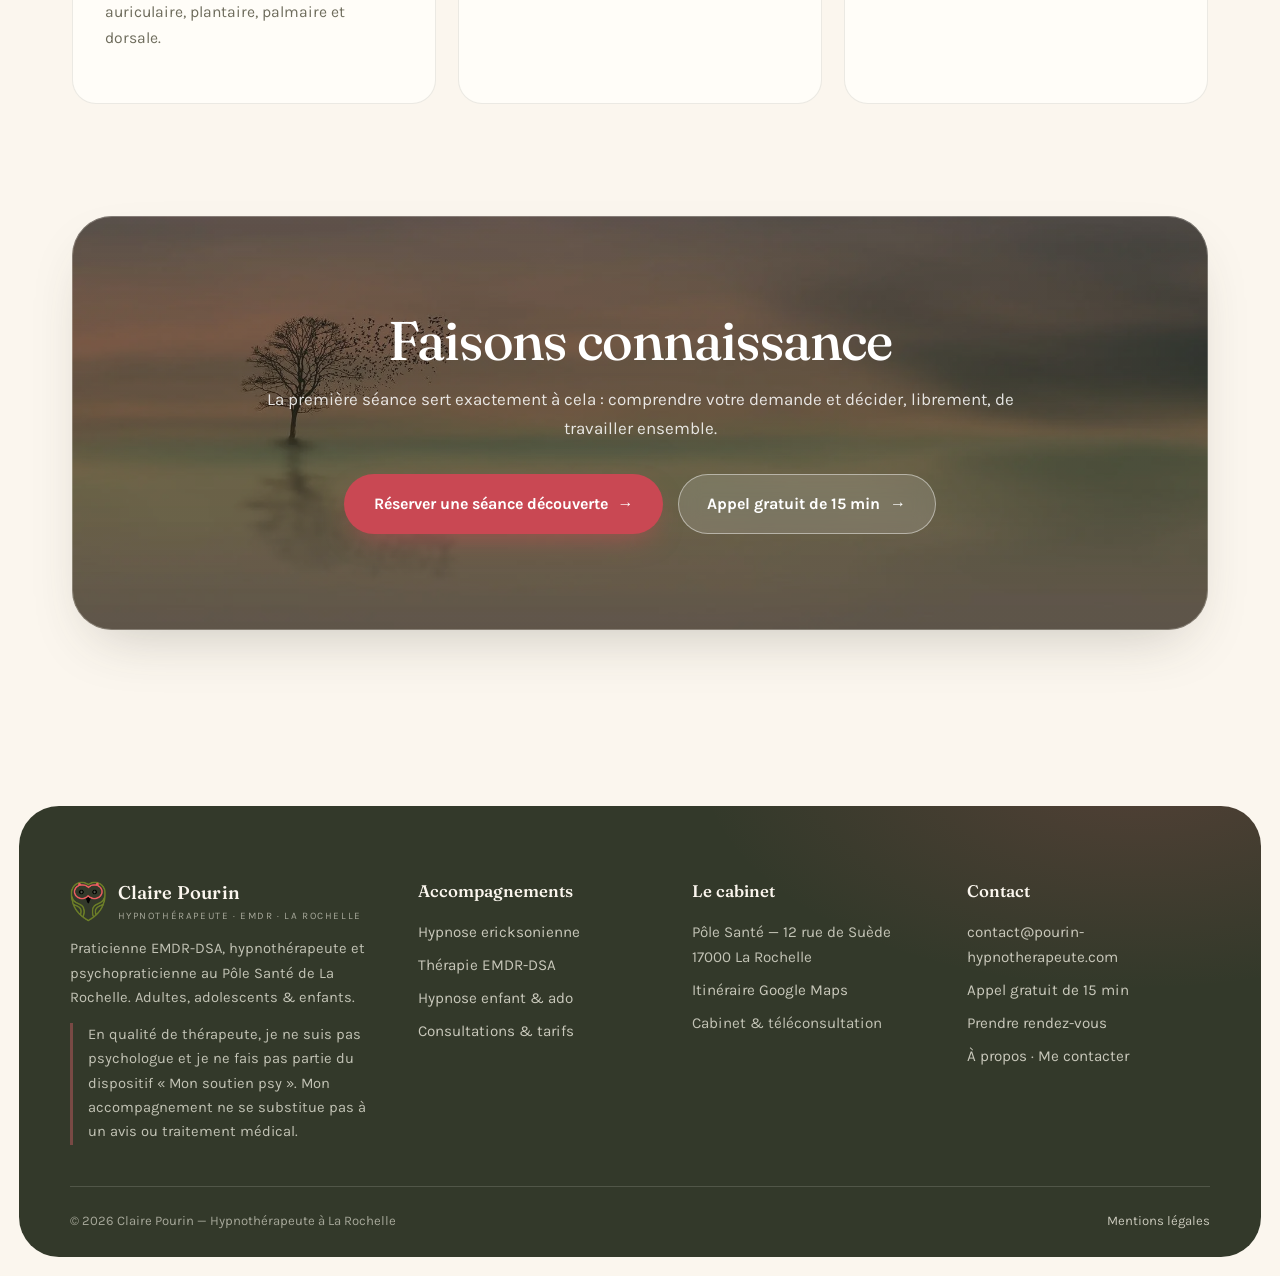
==== commit 203d1679: "burger" ====
--- a/a-propos.html
+++ b/a-propos.html
@@ -23,7 +23,7 @@
 <link rel="preconnect" href="https://fonts.googleapis.com">
 <link rel="preconnect" href="https://fonts.gstatic.com" crossorigin>
 <link href="https://fonts.googleapis.com/css2?family=Fraunces:ital,opsz,wght@0,9..144,400..600;1,9..144,400..600&family=Karla:wght@400;600;700&display=swap" rel="stylesheet">
-<link rel="stylesheet" href="/styles.css?v=6">
+<link rel="stylesheet" href="/styles.css?v=7">
 <script type="application/ld+json">
 {"@context":"https://schema.org","@graph":[
 {"@type":"ProfilePage","@id":"https://pourin-hypnotherapeute.com/a-propos#page","url":"https://pourin-hypnotherapeute.com/a-propos","name":"À propos — Claire Pourin","mainEntity":{"@id":"https://pourin-hypnotherapeute.com/#claire"}},
@@ -46,8 +46,8 @@
       <img src="/input/logo.png" alt="Logo Claire Pourin — chouette" width="42" height="47">
       <span><b>Claire Pourin</b><span>Hypnothérapeute · EMDR · La Rochelle</span></span>
     </a>
-    <button class="nav-toggle" aria-label="Ouvrir le menu" aria-expanded="false"><span></span><span></span><span></span></button>
-    <nav class="site-nav" aria-label="Navigation principale">
+    <button class="nav-toggle" type="button" aria-label="Ouvrir le menu" aria-expanded="false" aria-controls="site-nav"><span></span><span></span><span></span></button>
+    <nav class="site-nav" id="site-nav" aria-label="Navigation principale">
       <a href="/hypnose-la-rochelle">Hypnose</a>
       <a href="/emdr-la-rochelle">EMDR</a>
       <a href="/hypnose-enfant-adolescent">Enfants&nbsp;&amp;&nbsp;ados</a>
--- a/styles.css
+++ b/styles.css
@@ -180,21 +180,31 @@
 }
 .site-header .wrap {
   pointer-events: auto;
+  position: relative;
   display: flex;
   align-items: center;
   gap: 1.3rem;
   min-height: var(--header-h);
+  padding-block: .45rem;
+  padding-inline: 1.2rem .65rem;
+}
+/* Le verre est porté par un pseudo-élément : un backdrop-filter sur .wrap
+   ferait de celui-ci le bloc conteneur du menu mobile en position:fixed,
+   qui se retrouverait enfermé dans la pilule au lieu de couvrir l'écran. */
+.site-header .wrap::before {
+  content: "";
+  position: absolute;
+  inset: 0;
+  z-index: -1;
   background: rgba(255, 253, 248, .78);
   backdrop-filter: blur(18px) saturate(1.5);
   -webkit-backdrop-filter: blur(18px) saturate(1.5);
   border: 1px solid rgba(58, 58, 46, .08);
   border-radius: 999px;
-  padding-block: .45rem;
-  padding-inline: 1.2rem .65rem;
   box-shadow: 0 14px 44px -20px rgba(58, 58, 46, .3);
-  transition: box-shadow .3s ease, background .3s ease;
-}
-.site-header.is-scrolled .wrap {
+  transition: box-shadow .3s ease, background .3s ease, opacity .3s ease;
+}
+.site-header.is-scrolled .wrap::before {
   background: rgba(255, 253, 248, .92);
   box-shadow: 0 18px 50px -20px rgba(58, 58, 46, .4);
 }
@@ -243,26 +253,38 @@
   background: none;
   border: none;
   cursor: pointer;
-  padding: .5rem;
+  width: 44px; height: 44px;
+  flex: none;
+  padding: 9px;
+  position: relative;
   z-index: 102;
 }
 .nav-toggle span {
   display: block;
   width: 26px; height: 2px;
   background: var(--ink);
-  margin: 6px 0;
+  margin: 6px auto;
   border-radius: 2px;
   transition: transform .25s ease, opacity .25s ease;
 }
 
 @media (max-width: 1020px) {
   .nav-toggle { display: block; }
+  .site-header .wrap { gap: .8rem; }
+  .brand { position: relative; z-index: 102; min-width: 0; }
+  .brand > span { min-width: 0; }
+  .brand b { display: block; }
+
   .site-nav {
     position: fixed;
     inset: 0;
     flex-direction: column;
     justify-content: center;
-    gap: 1.9rem;
+    align-items: center;
+    gap: 1.5rem;
+    padding: calc(var(--header-h) + 2.4rem) 1.4rem calc(2.4rem + env(safe-area-inset-bottom));
+    overflow-y: auto;
+    overscroll-behavior: contain;
     background:
       radial-gradient(50rem 30rem at 90% -10%, rgba(226, 99, 108, .12), transparent 60%),
       radial-gradient(44rem 26rem at -10% 110%, rgba(117, 133, 92, .14), transparent 60%),
@@ -273,7 +295,14 @@
     transition: transform .3s ease, opacity .3s ease, visibility 0s .3s;
     z-index: 101;
   }
-  .site-nav a:not(.btn) { font-size: 1.6rem; font-family: var(--font-display); font-weight: 500; }
+  .site-nav a:not(.btn) {
+    font-size: clamp(1.35rem, 6vw, 1.7rem);
+    font-family: var(--font-display);
+    font-weight: 500;
+    text-align: center;
+  }
+  .site-nav .btn { margin-top: .4rem; }
+
   body.nav-open .site-nav {
     visibility: visible;
     opacity: 1;
@@ -281,9 +310,34 @@
     transition: transform .3s ease, opacity .3s ease, visibility 0s 0s;
   }
   body.nav-open { overflow: hidden; }
+  /* la pilule s'efface derrière le panneau plein écran */
+  body.nav-open .site-header .wrap::before { opacity: 0; }
+  body.nav-open .mobile-cta { opacity: 0; pointer-events: none; }
   body.nav-open .nav-toggle span:nth-child(1) { transform: translateY(8px) rotate(45deg); }
   body.nav-open .nav-toggle span:nth-child(2) { opacity: 0; }
   body.nav-open .nav-toggle span:nth-child(3) { transform: translateY(-8px) rotate(-45deg); }
+}
+
+/* écrans étroits : la baseline de la marque ne doit pas casser la pilule */
+@media (max-width: 430px) {
+  .site-header .wrap { padding-inline: .9rem .35rem; }
+  .brand img { width: 30px; }
+  .brand b { font-size: 1rem; }
+  .brand > span > span { display: none; }
+}
+
+/* menu en paysage sur mobile : deux colonnes pour tenir sans scroll */
+@media (max-width: 1020px) and (max-height: 520px) {
+  .site-nav {
+    display: grid;
+    grid-template-columns: repeat(2, minmax(0, 1fr));
+    align-content: center;
+    gap: .8rem 2rem;
+    padding-top: calc(var(--header-h) + .8rem);
+    padding-bottom: 1.2rem;
+  }
+  .site-nav a:not(.btn) { font-size: 1.15rem; }
+  .site-nav .btn { grid-column: 1 / -1; justify-self: center; margin-top: .2rem; }
 }
 
 /* ── Héro immersif (accueil) ─────────────────────────── */
@@ -1209,6 +1263,7 @@
   border-radius: 999px;
   box-shadow: 0 16px 44px -16px rgba(58, 58, 46, .4);
   gap: .55rem;
+  transition: opacity .25s ease;
 }
 .mobile-cta .btn { flex: 1; padding: .8rem .5rem; font-size: .92rem; }
 .mobile-cta .btn::after { content: none; }
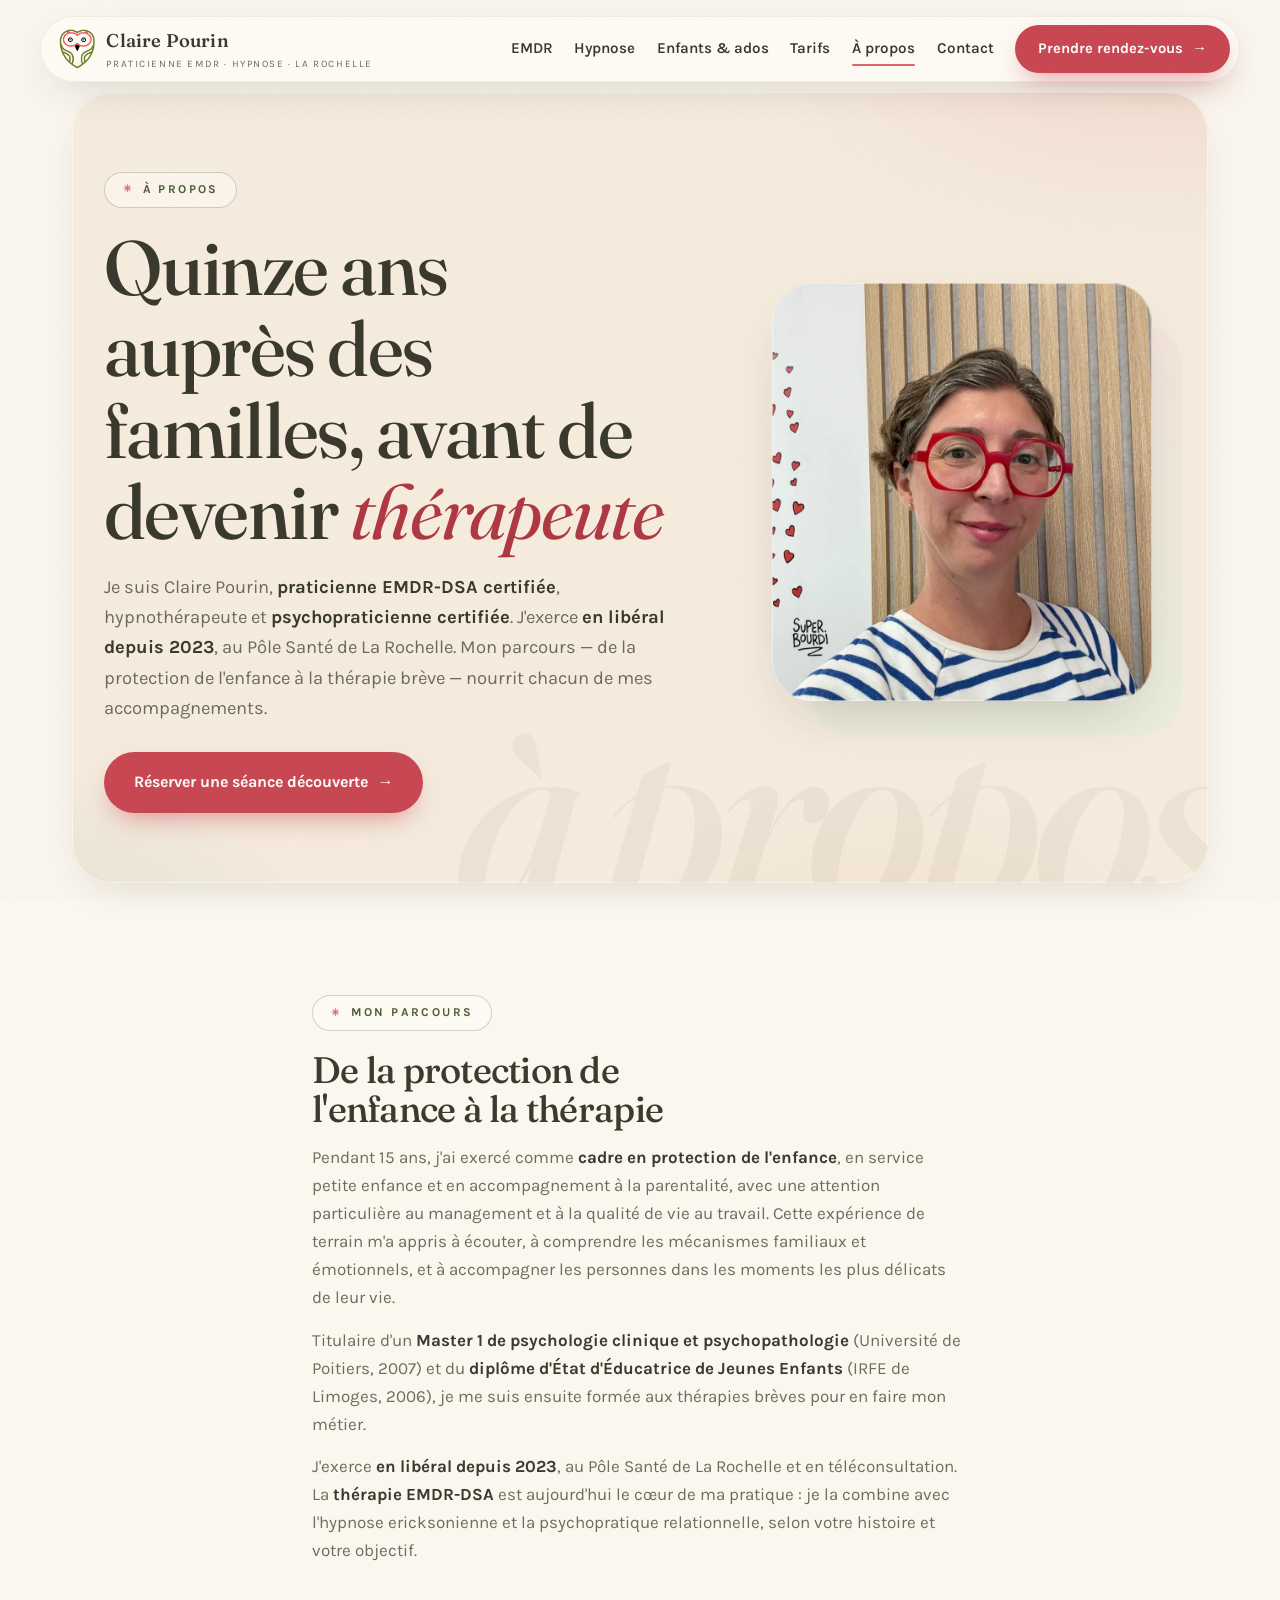
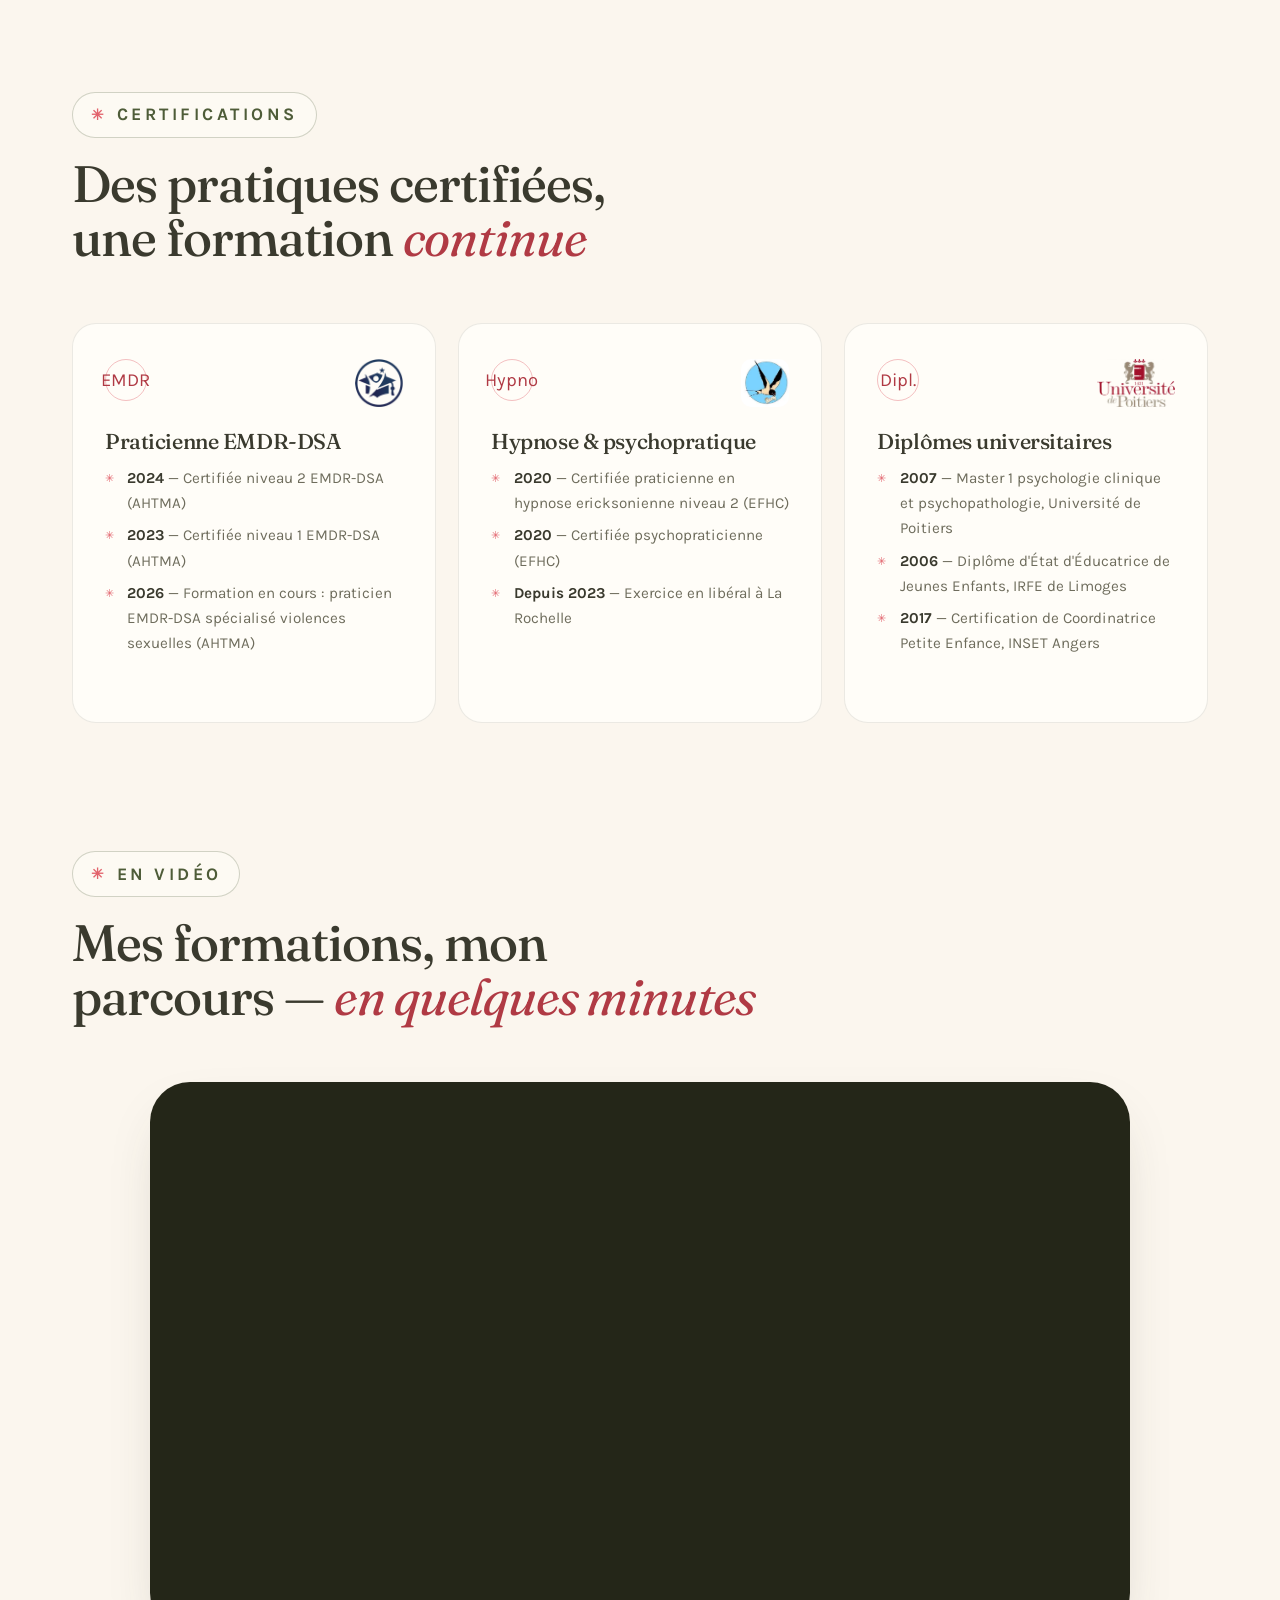
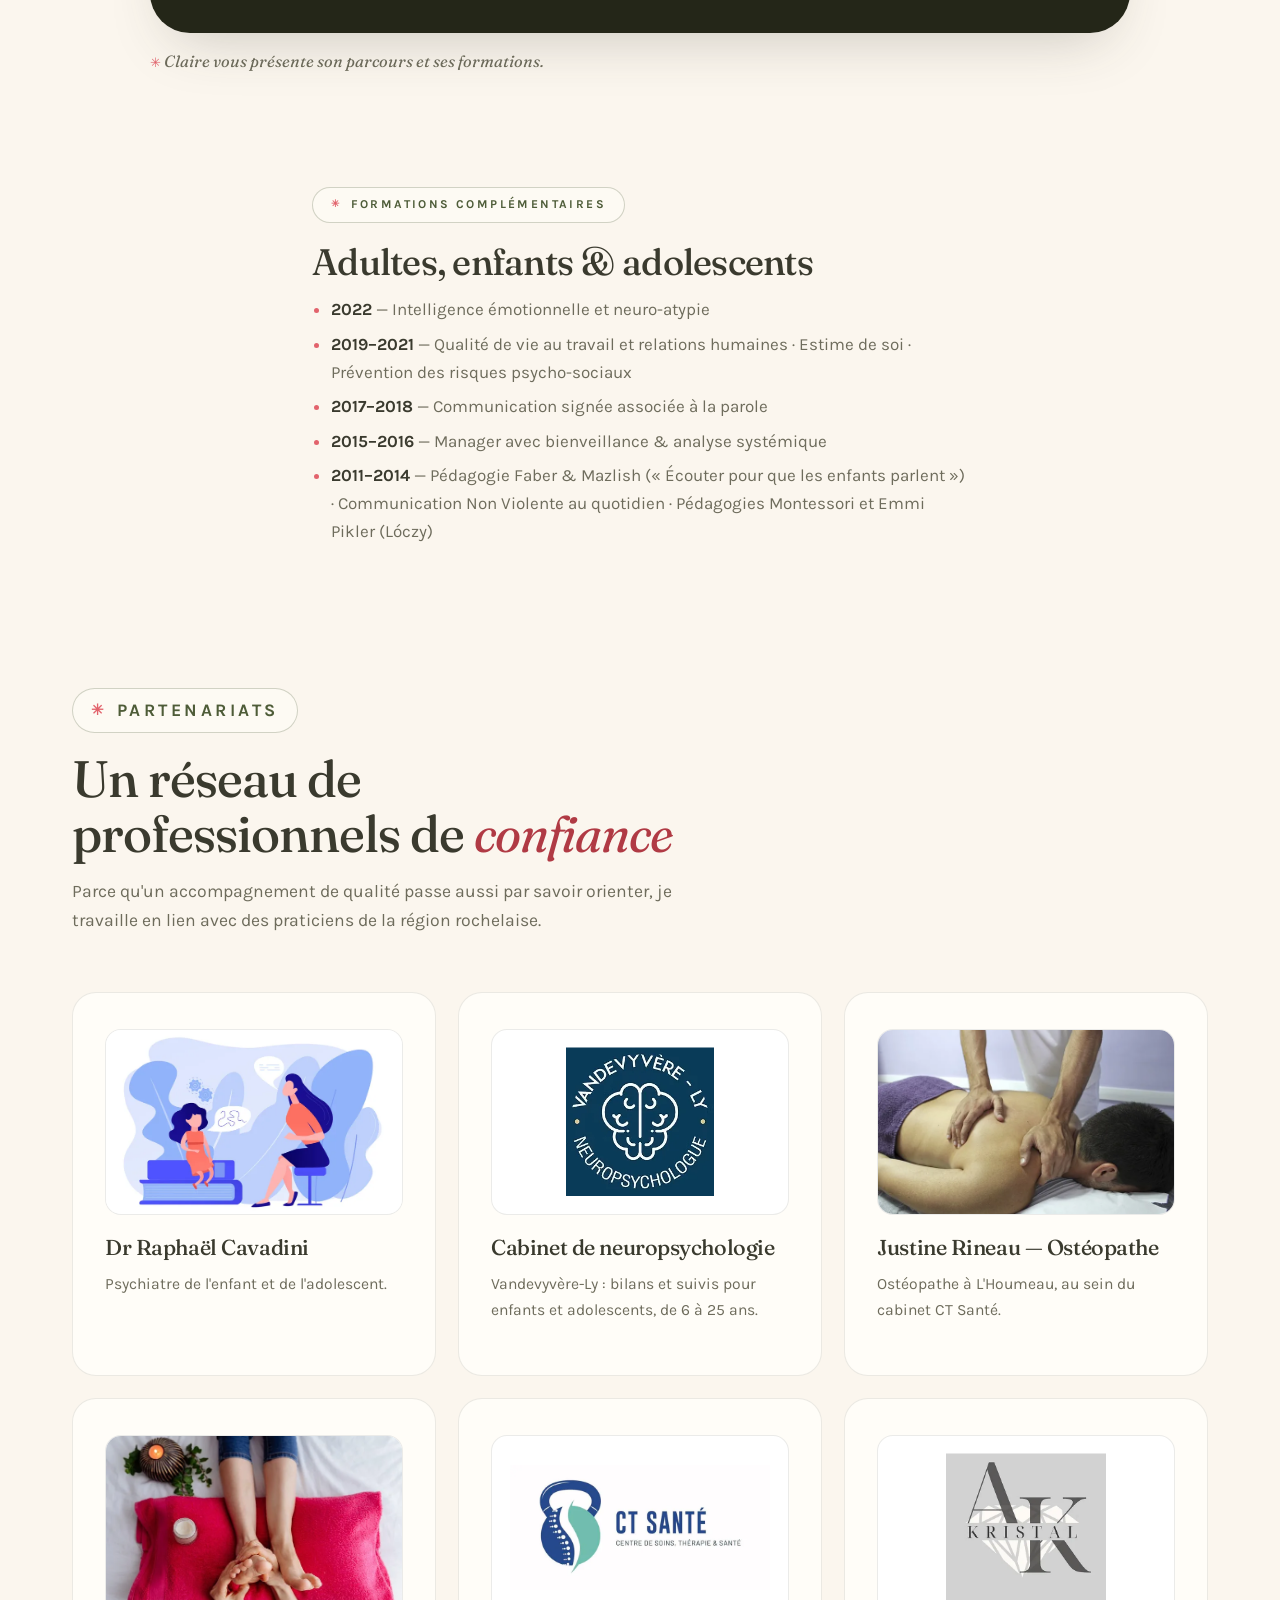
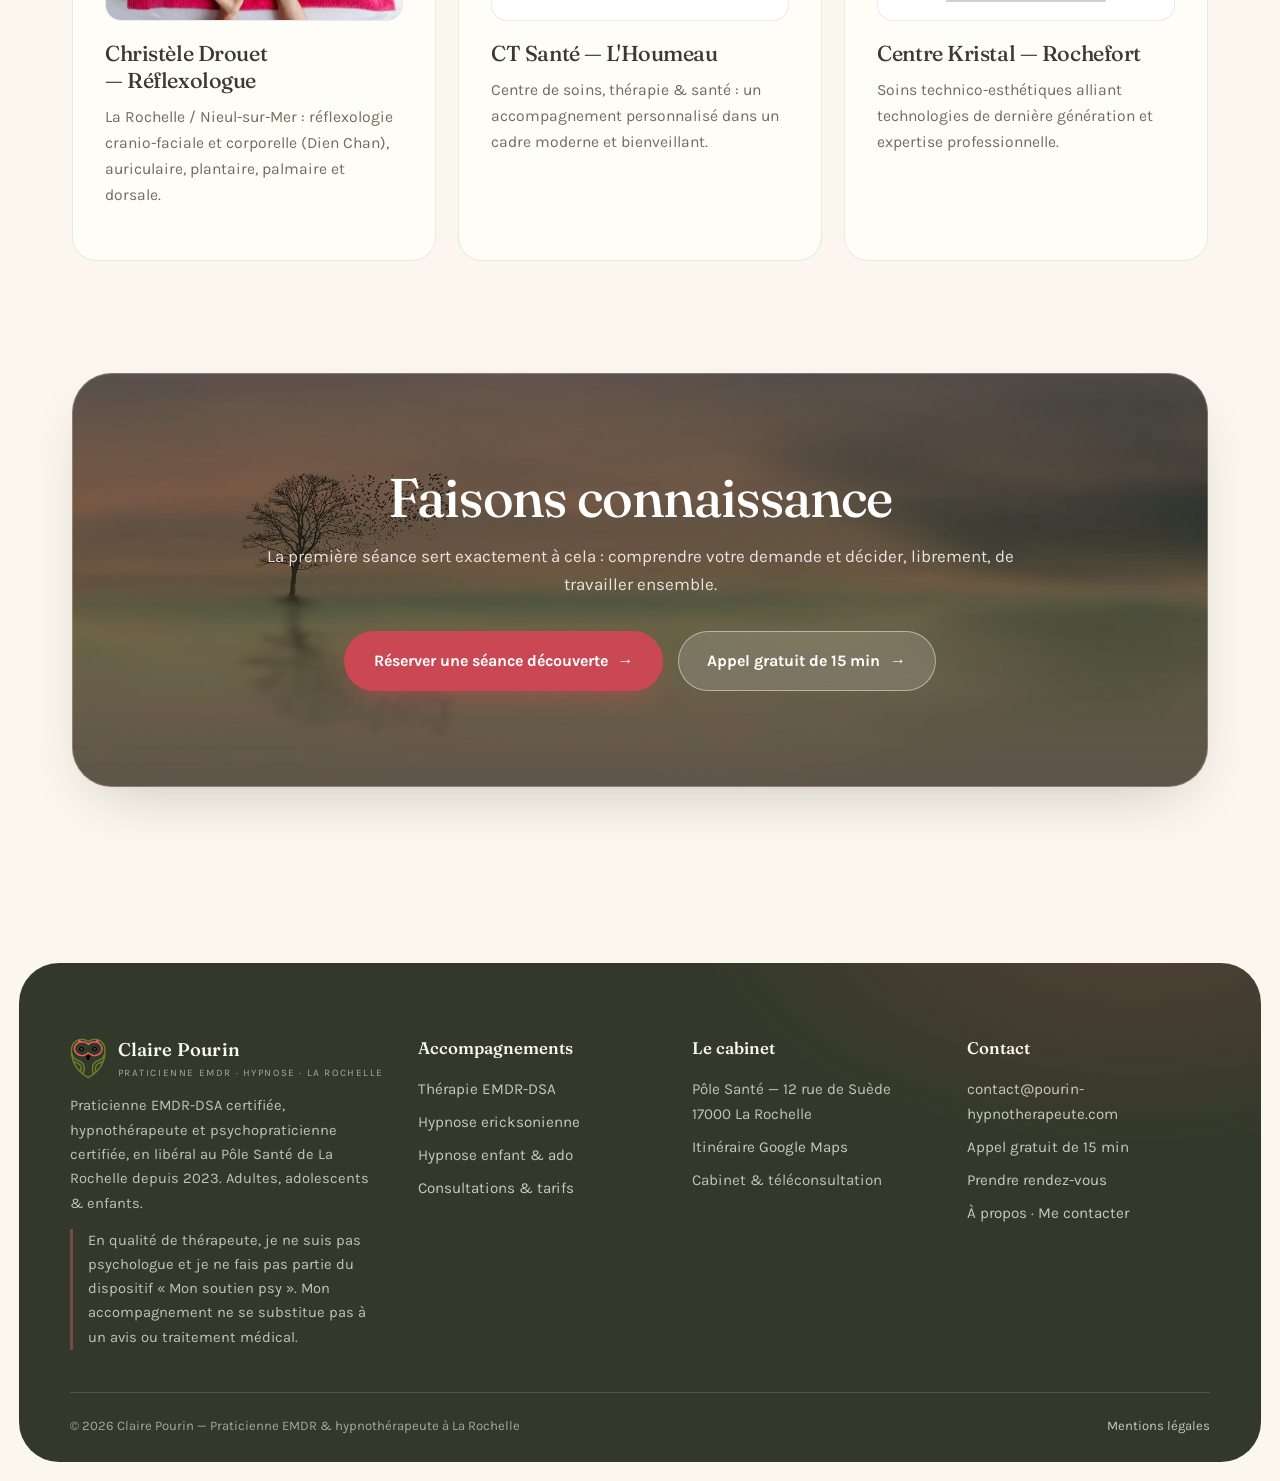
==== commit 795cdd96: "fix" ====
--- a/a-propos.html
+++ b/a-propos.html
@@ -3,17 +3,17 @@
 <head>
 <meta charset="UTF-8">
 <meta name="viewport" content="width=device-width, initial-scale=1.0">
-<title>À propos — Claire Pourin, hypnothérapeute à La Rochelle</title>
+<title>À propos — Claire Pourin, praticienne EMDR à La Rochelle</title>
 <meta name="description" content="Le parcours de Claire Pourin : 15 ans cadre en protection de l'enfance, Master 1 de psychologie clinique, certifiée EMDR-DSA niveau 2 (AHTMA), hypnose ericksonienne niveau 2 et psychopraticienne (EFHC). Ses formations et ses partenaires santé à La Rochelle.">
 <meta name="robots" content="index, follow, max-image-preview:large, max-snippet:-1">
 <meta name="theme-color" content="#FBF6EE">
 <link rel="canonical" href="https://pourin-hypnotherapeute.com/a-propos">
 <meta property="og:type" content="profile">
-<meta property="og:site_name" content="Claire Pourin — Hypnothérapeute">
+<meta property="og:site_name" content="Claire Pourin — Praticienne EMDR & hypnothérapeute">
 <meta property="og:locale" content="fr_FR">
 <meta property="og:url" content="https://pourin-hypnotherapeute.com/a-propos">
 <meta property="og:title" content="À propos — Claire Pourin, hypnothérapeute à La Rochelle">
-<meta property="og:description" content="15 ans d'expérience de l'accompagnement, certifications EMDR-DSA et hypnose ericksonienne : découvrez le parcours de Claire Pourin.">
+<meta property="og:description" content="15 ans d'expérience de l'accompagnement, en libéral depuis 2023, certifications EMDR-DSA, hypnose ericksonienne et psychopratique : découvrez le parcours de Claire Pourin.">
 <meta property="og:image" content="https://pourin-hypnotherapeute.com/input/og-image.jpg">
 <meta name="twitter:card" content="summary_large_image">
 <link rel="icon" href="/input/favicon.ico" sizes="any">
@@ -23,7 +23,7 @@
 <link rel="preconnect" href="https://fonts.googleapis.com">
 <link rel="preconnect" href="https://fonts.gstatic.com" crossorigin>
 <link href="https://fonts.googleapis.com/css2?family=Fraunces:ital,opsz,wght@0,9..144,400..600;1,9..144,400..600&family=Karla:wght@400;600;700&display=swap" rel="stylesheet">
-<link rel="stylesheet" href="/styles.css?v=7">
+<link rel="stylesheet" href="/styles.css?v=8">
 <script type="application/ld+json">
 {"@context":"https://schema.org","@graph":[
 {"@type":"ProfilePage","@id":"https://pourin-hypnotherapeute.com/a-propos#page","url":"https://pourin-hypnotherapeute.com/a-propos","name":"À propos — Claire Pourin","mainEntity":{"@id":"https://pourin-hypnotherapeute.com/#claire"}},
@@ -44,12 +44,12 @@
   <div class="wrap">
     <a class="brand" href="/">
       <img src="/input/logo.png" alt="Logo Claire Pourin — chouette" width="42" height="47">
-      <span><b>Claire Pourin</b><span>Hypnothérapeute · EMDR · La Rochelle</span></span>
+      <span><b>Claire Pourin</b><span>Praticienne EMDR · Hypnose · La Rochelle</span></span>
     </a>
     <button class="nav-toggle" type="button" aria-label="Ouvrir le menu" aria-expanded="false" aria-controls="site-nav"><span></span><span></span><span></span></button>
     <nav class="site-nav" id="site-nav" aria-label="Navigation principale">
+      <a href="/emdr-la-rochelle">EMDR</a>
       <a href="/hypnose-la-rochelle">Hypnose</a>
-      <a href="/emdr-la-rochelle">EMDR</a>
       <a href="/hypnose-enfant-adolescent">Enfants&nbsp;&amp;&nbsp;ados</a>
       <a href="/tarifs">Tarifs</a>
       <a href="/a-propos" aria-current="page">À&nbsp;propos</a>
@@ -66,14 +66,14 @@
     <div>
       <p class="eyebrow">À propos</p>
       <h1>Quinze ans auprès des familles, avant de devenir <em>thérapeute</em></h1>
-      <p class="lead">Je suis Claire Pourin, praticienne EMDR-DSA, hypnothérapeute et psychopraticienne au Pôle Santé de La Rochelle. Mon parcours — de la protection de l'enfance à la thérapie brève — nourrit chacun de mes accompagnements.</p>
+      <p class="lead">Je suis Claire Pourin, <strong>praticienne EMDR-DSA certifiée</strong>, hypnothérapeute et <strong>psychopraticienne certifiée</strong>. J'exerce <strong>en libéral depuis 2023</strong>, au Pôle Santé de La Rochelle. Mon parcours — de la protection de l'enfance à la thérapie brève — nourrit chacun de mes accompagnements.</p>
       <div class="hero-ctas">
         <a class="btn btn-primary" href="https://calendly.com/clairepourinhypnotherapeute/votrerendezvous" target="_blank" rel="noopener">Réserver une séance découverte</a>
       </div>
     </div>
     <figure class="hero-figure">
       <div class="frame">
-        <img src="/input/claire.webp" alt="Portrait de Claire Pourin" width="500" height="575">
+        <img src="/input/claire.webp" alt="Portrait de Claire Pourin, praticienne EMDR-DSA et hypnothérapeute à La Rochelle" width="900" height="1100" fetchpriority="high">
       </div>
     </figure>
   </div>
@@ -85,6 +85,7 @@
     <h2 style="margin-top:0">De la protection de l'enfance à la thérapie</h2>
     <p>Pendant 15 ans, j'ai exercé comme <strong>cadre en protection de l'enfance</strong>, en service petite enfance et en accompagnement à la parentalité, avec une attention particulière au management et à la qualité de vie au travail. Cette expérience de terrain m'a appris à écouter, à comprendre les mécanismes familiaux et émotionnels, et à accompagner les personnes dans les moments les plus délicats de leur vie.</p>
     <p>Titulaire d'un <strong>Master 1 de psychologie clinique et psychopathologie</strong> (Université de Poitiers, 2007) et du <strong>diplôme d'État d'Éducatrice de Jeunes Enfants</strong> (IRFE de Limoges, 2006), je me suis ensuite formée aux thérapies brèves pour en faire mon métier.</p>
+    <p>J'exerce <strong>en libéral depuis 2023</strong>, au Pôle Santé de La Rochelle et en téléconsultation. La <strong>thérapie EMDR-DSA</strong> est aujourd'hui le cœur de ma pratique&nbsp;: je la combine avec l'hypnose ericksonienne et la psychopratique relationnelle, selon votre histoire et votre objectif.</p>
   </div>
 </section>
 
@@ -116,6 +117,7 @@
         <ul>
           <li><strong>2020</strong> — Certifiée praticienne en hypnose ericksonienne niveau 2 (EFHC)</li>
           <li><strong>2020</strong> — Certifiée psychopraticienne (EFHC)</li>
+          <li><strong>Depuis 2023</strong> — Exercice en libéral à La Rochelle</li>
         </ul>
       </article>
       <article class="care-card reveal">
@@ -226,16 +228,16 @@
       <div class="about-col">
         <a class="brand" href="/">
           <img src="/input/logo.png" alt="" width="42" height="47" loading="lazy">
-          <span><b>Claire Pourin</b><span>Hypnothérapeute · EMDR · La Rochelle</span></span>
+          <span><b>Claire Pourin</b><span>Praticienne EMDR · Hypnose · La Rochelle</span></span>
         </a>
-        <p>Praticienne EMDR-DSA, hypnothérapeute et psychopraticienne au Pôle Santé de La Rochelle. Adultes, adolescents &amp; enfants.</p>
+        <p>Praticienne EMDR-DSA certifiée, hypnothérapeute et psychopraticienne certifiée, en libéral au Pôle Santé de La Rochelle depuis 2023. Adultes, adolescents &amp; enfants.</p>
         <p class="disclaimer">En qualité de thérapeute, je ne suis pas psychologue et je ne fais pas partie du dispositif «&nbsp;Mon soutien psy&nbsp;». Mon accompagnement ne se substitue pas à un avis ou traitement médical.</p>
       </div>
       <div>
         <p class="footer-heading">Accompagnements</p>
         <ul>
+          <li><a href="/emdr-la-rochelle">Thérapie EMDR-DSA</a></li>
           <li><a href="/hypnose-la-rochelle">Hypnose ericksonienne</a></li>
-          <li><a href="/emdr-la-rochelle">Thérapie EMDR-DSA</a></li>
           <li><a href="/hypnose-enfant-adolescent">Hypnose enfant &amp; ado</a></li>
           <li><a href="/tarifs">Consultations &amp; tarifs</a></li>
         </ul>
@@ -259,7 +261,7 @@
       </div>
     </div>
     <div class="footer-legal">
-      <span>© 2026 Claire Pourin — Hypnothérapeute à La Rochelle</span>
+      <span>© 2026 Claire Pourin — Praticienne EMDR &amp; hypnothérapeute à La Rochelle</span>
       <span><a href="/mentions-legales">Mentions légales</a></span>
     </div>
   </div>
@@ -271,5 +273,6 @@
 </div>
 
 <script src="/main.js" defer></script>
+<script src="/calendly-popup.js" defer></script>
 </body>
 </html>
--- a/styles.css
+++ b/styles.css
@@ -115,10 +115,26 @@
   background: rgba(255, 253, 248, .5);
 }
 .eyebrow::before {
-  content: "✳";
+  content: "✳\FE0E";
   color: var(--coral);
   font-size: .85em;
 }
+
+/* ── Icônes SVG (remplacent les anciens emojis) ──────── */
+.icon {
+  width: 1em;
+  height: 1em;
+  flex-shrink: 0;
+  vertical-align: -.14em;
+  fill: none;
+  stroke: currentColor;
+  stroke-width: 1.7;
+  stroke-linecap: round;
+  stroke-linejoin: round;
+}
+/* l'astérisque décoratif ferait doublon avec une icône */
+.eyebrow:has(.icon)::before { content: none; }
+.eyebrow .icon { width: 1.1em; height: 1.1em; }
 
 section { padding-block: clamp(3.8rem, 9vw, 7rem); }
 .section-head { max-width: 780px; margin-bottom: clamp(2.2rem, 4.5vw, 3.6rem); }
@@ -608,7 +624,7 @@
   color: var(--ink-soft);
   white-space: nowrap;
 }
-.marquee span::after { content: "✳"; font-style: normal; color: var(--coral); font-size: .8em; }
+.marquee span::after { content: "✳\FE0E"; font-style: normal; color: var(--coral); font-size: .8em; }
 @keyframes marquee { to { transform: translateX(-50%); } }
 @media (prefers-reduced-motion: reduce) { .marquee-track { animation: none; } }
 
@@ -630,7 +646,7 @@
   color: var(--ink);
   white-space: nowrap;
 }
-.trustbar b::after { content: "✳"; color: var(--coral); font-size: .45em; vertical-align: super; margin-left: .15em; }
+.trustbar b::after { content: "✳\FE0E"; color: var(--coral); font-size: .45em; vertical-align: super; margin-left: .15em; }
 .trustbar span { font-size: .9rem; color: var(--ink-soft); display: block; margin-top: .3rem; max-width: 22ch; }
 @media (max-width: 720px) {
   .trustbar .wrap { grid-template-columns: 1fr 1fr; }
@@ -698,7 +714,7 @@
   text-transform: uppercase;
   color: var(--sage-deep);
 }
-.pain-label::before { content: "✳ "; color: var(--coral); }
+.pain-label::before { content: "✳\FE0E\A0"; color: var(--coral); }
 .pains-more {
   grid-column: 1 / -1;
   display: flex;
@@ -727,7 +743,7 @@
   transition: transform .2s ease, border-color .2s ease, box-shadow .2s ease;
 }
 .chip:hover { transform: translateY(-2px); border-color: rgba(226, 99, 108, .45); box-shadow: var(--shadow-soft); }
-.chip::before { content: "✳ "; color: var(--coral); font-size: .8em; }
+.chip::before { content: "✳\FE0E\A0"; color: var(--coral); font-size: .8em; }
 
 /* ── Cartes accompagnements ──────────────────────────── */
 .cards-3 {
@@ -761,15 +777,17 @@
 }
 .care-card:hover::before { opacity: 1; }
 .care-card .num {
-  display: inline-block;
+  display: inline-flex;
+  align-items: center;
+  justify-content: center;
   align-self: flex-start;
-  font-family: var(--font-display);
-  font-style: italic;
-  font-size: .95rem;
+  width: 2.6rem;
+  height: 2.6rem;
+  font-size: 1.15rem;
   color: var(--coral-deep);
   border: 1px solid rgba(226, 99, 108, .4);
   border-radius: 999px;
-  padding: .3rem .9rem;
+  padding: 0;
   margin-bottom: 1.3rem;
 }
 .care-card h3 { margin-bottom: .7rem; position: relative; }
@@ -783,7 +801,7 @@
   margin-bottom: .45rem;
 }
 .care-card li::before {
-  content: "✳";
+  content: "✳\FE0E";
   position: absolute;
   left: 0;
   font-size: .75em;
@@ -1009,15 +1027,44 @@
   transition: transform .3s ease, box-shadow .3s ease;
 }
 .price-card:hover { transform: translateY(-6px); box-shadow: var(--shadow-soft); }
+.price-card .price-title {
+  font-family: var(--font-display);
+  font-size: 1.28rem;
+  font-weight: 500;
+  line-height: 1.25;
+  letter-spacing: -.01em;
+  color: inherit;
+  margin: .55rem 0 0;
+}
 .price-card .price {
   font-family: var(--font-display);
   font-size: clamp(2.6rem, 4vw, 3.4rem);
   font-weight: 480;
-  color: var(--ink);
+  color: inherit;
+  line-height: 1.05;
   margin: .6rem 0 .2rem;
   letter-spacing: -.02em;
 }
-.price-card .price small { font-size: 1rem; font-weight: 400; color: var(--ink-soft); font-family: var(--font-body); }
+.price-card .price small { display: block; font-size: 1rem; font-weight: 400; line-height: 1.6; color: var(--ink-soft); font-family: var(--font-body); }
+.price-card.is-featured .price small { color: rgba(243, 241, 228, .72); }
+.price-card .price-was {
+  font-size: .5em;
+  color: var(--ink-soft);
+  text-decoration: line-through;
+  text-decoration-thickness: 1px;
+  margin-right: .25em;
+  font-weight: 400;
+}
+.price-card.is-featured .price-was { color: rgba(243, 241, 228, .6); }
+.price-card .price-note {
+  font-size: .86rem;
+  line-height: 1.6;
+  color: var(--ink-soft);
+  font-style: italic;
+  margin: 1rem 0 0;
+}
+.price-card.is-featured .price-note { color: rgba(243, 241, 228, .72); }
+.price-card .price-note a { color: inherit; }
 .price-card.is-featured {
   background:
     radial-gradient(30rem 18rem at 100% 0%, rgba(226, 99, 108, .3), transparent 60%),
@@ -1148,6 +1195,28 @@
   border-radius: var(--r-md);
   border: 6px solid var(--paper);
   box-shadow: var(--shadow);
+}
+
+/* visuel raccourci (colonne surmontant une carte tarif) */
+.split .visual.is-short img { aspect-ratio: 4 / 3.2; }
+
+/* galerie du cabinet : une vue large + deux vignettes */
+.cabinet-gallery {
+  display: grid;
+  grid-template-columns: 1fr 1fr;
+  gap: clamp(.6rem, 1.4vw, 1rem);
+}
+.cabinet-gallery img {
+  width: 100%;
+  aspect-ratio: 1 / 1;
+  object-fit: cover;
+  border-radius: var(--r-md);
+  box-shadow: var(--shadow);
+}
+.cabinet-gallery .g-main {
+  grid-column: 1 / -1;
+  aspect-ratio: 3 / 2;
+  border-radius: var(--r-lg);
 }
 
 .infolist { list-style: none; margin-top: 1.4rem; display: grid; gap: .9rem; }
@@ -1420,7 +1489,7 @@
   font-size: 1.02rem;
   color: var(--ink-soft);
 }
-.video-caption::before { content: "✳ "; font-style: normal; color: var(--coral); font-size: .8em; }
+.video-caption::before { content: "✳\FE0E\A0"; font-style: normal; color: var(--coral); font-size: .8em; }
 
 /* ── Logos de certification & cartes partenaires ─────── */
 .card-head {
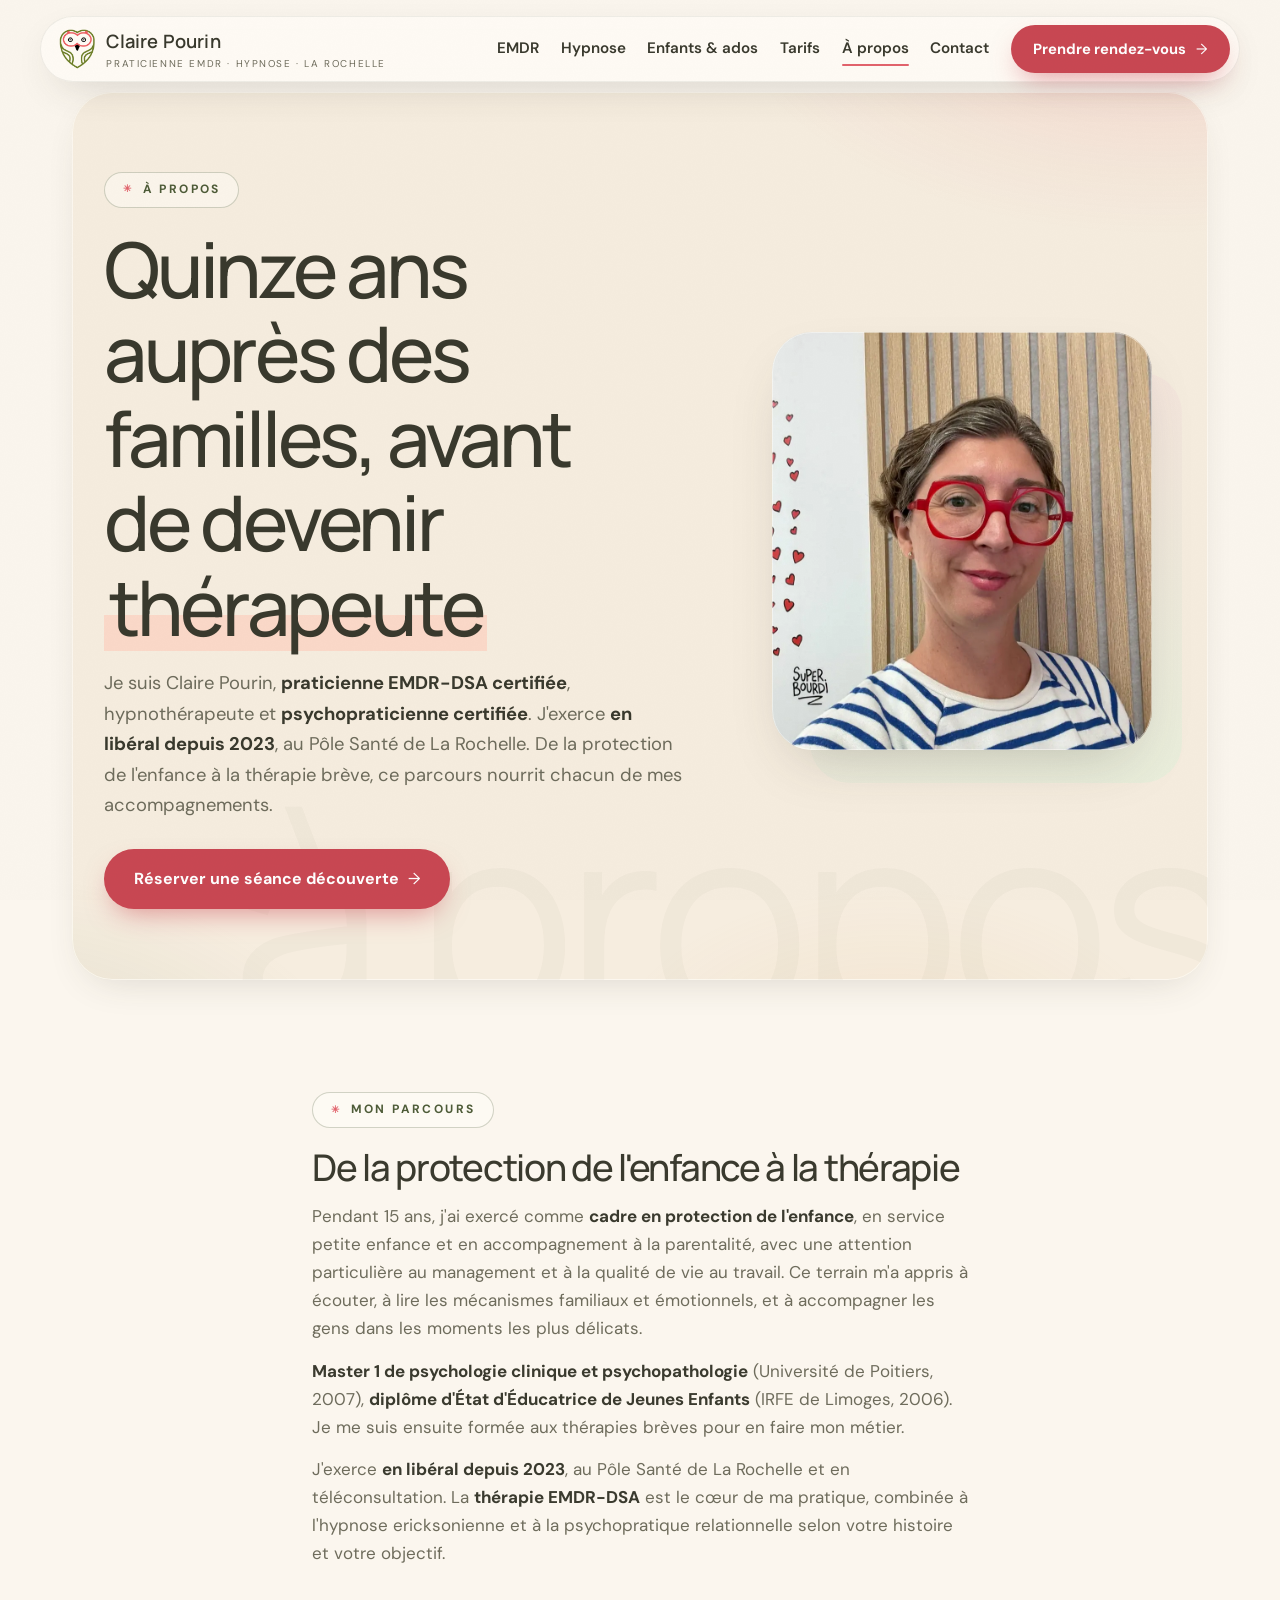
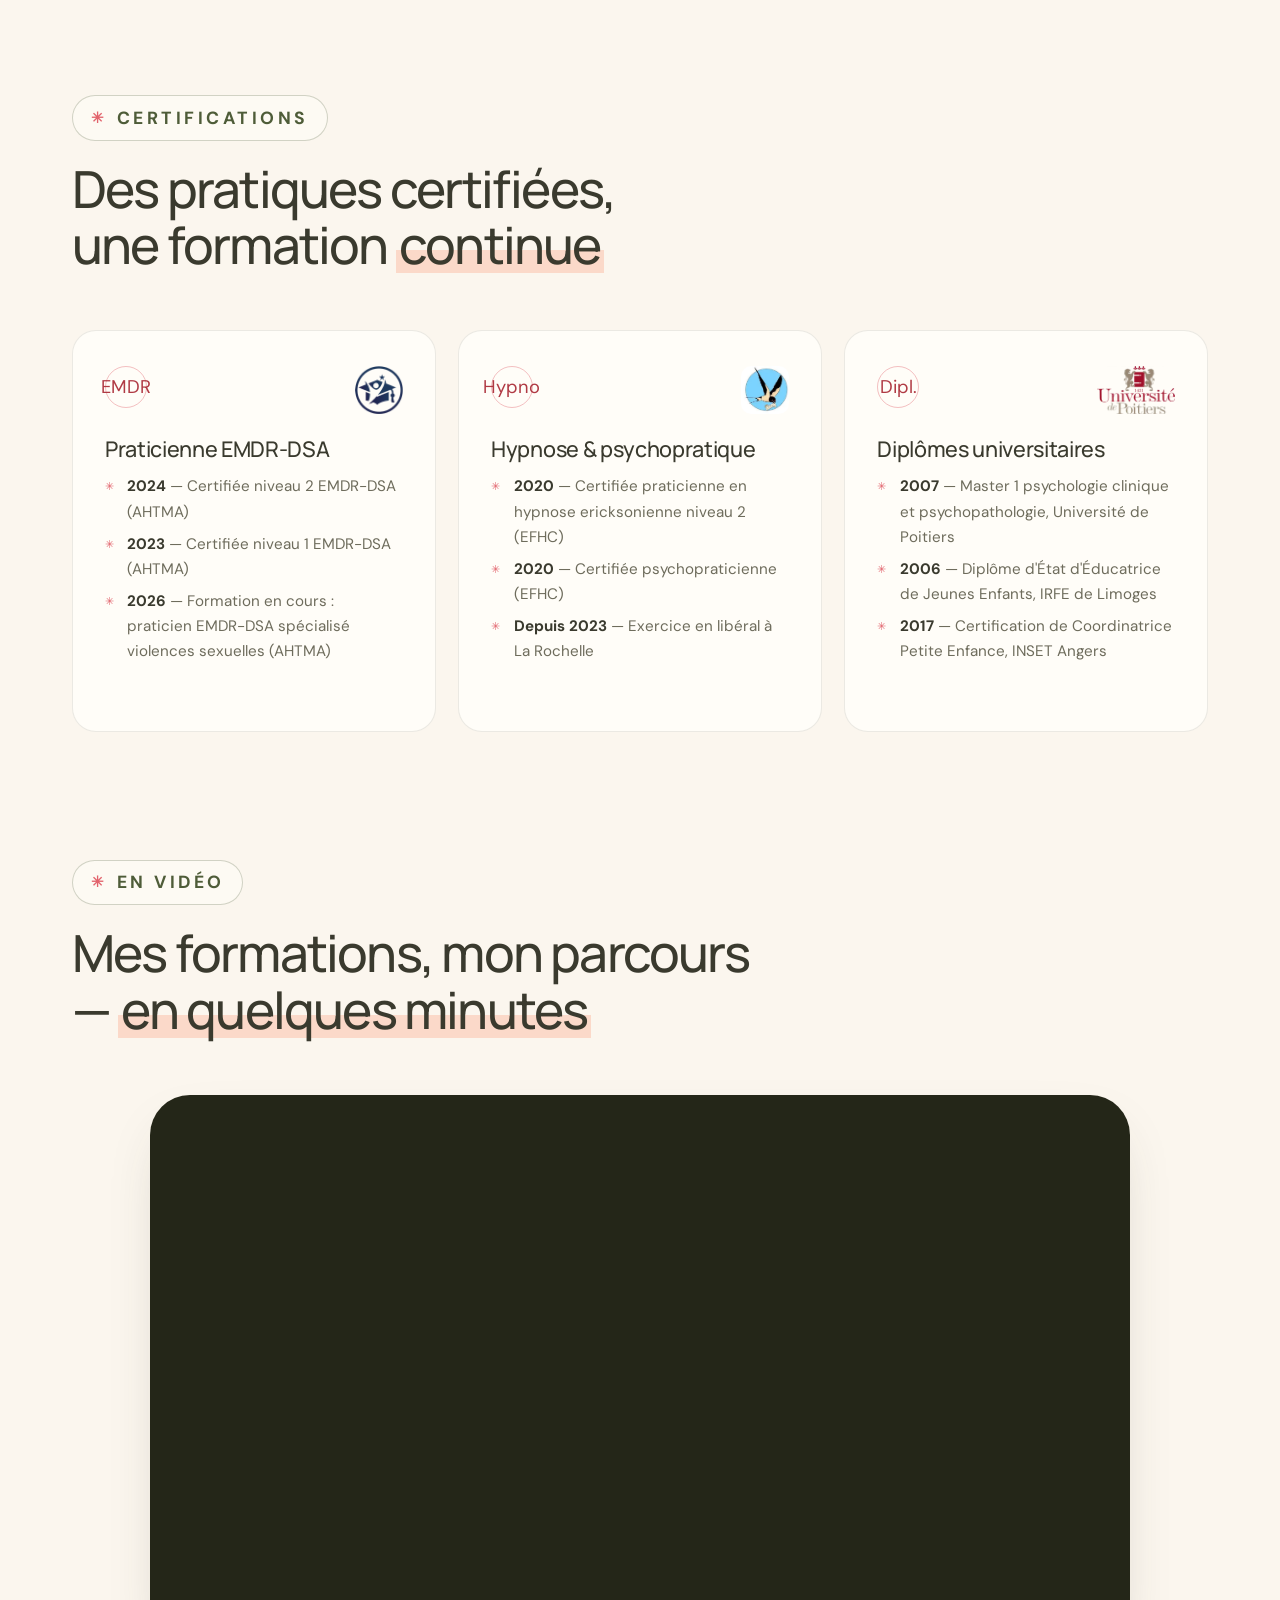
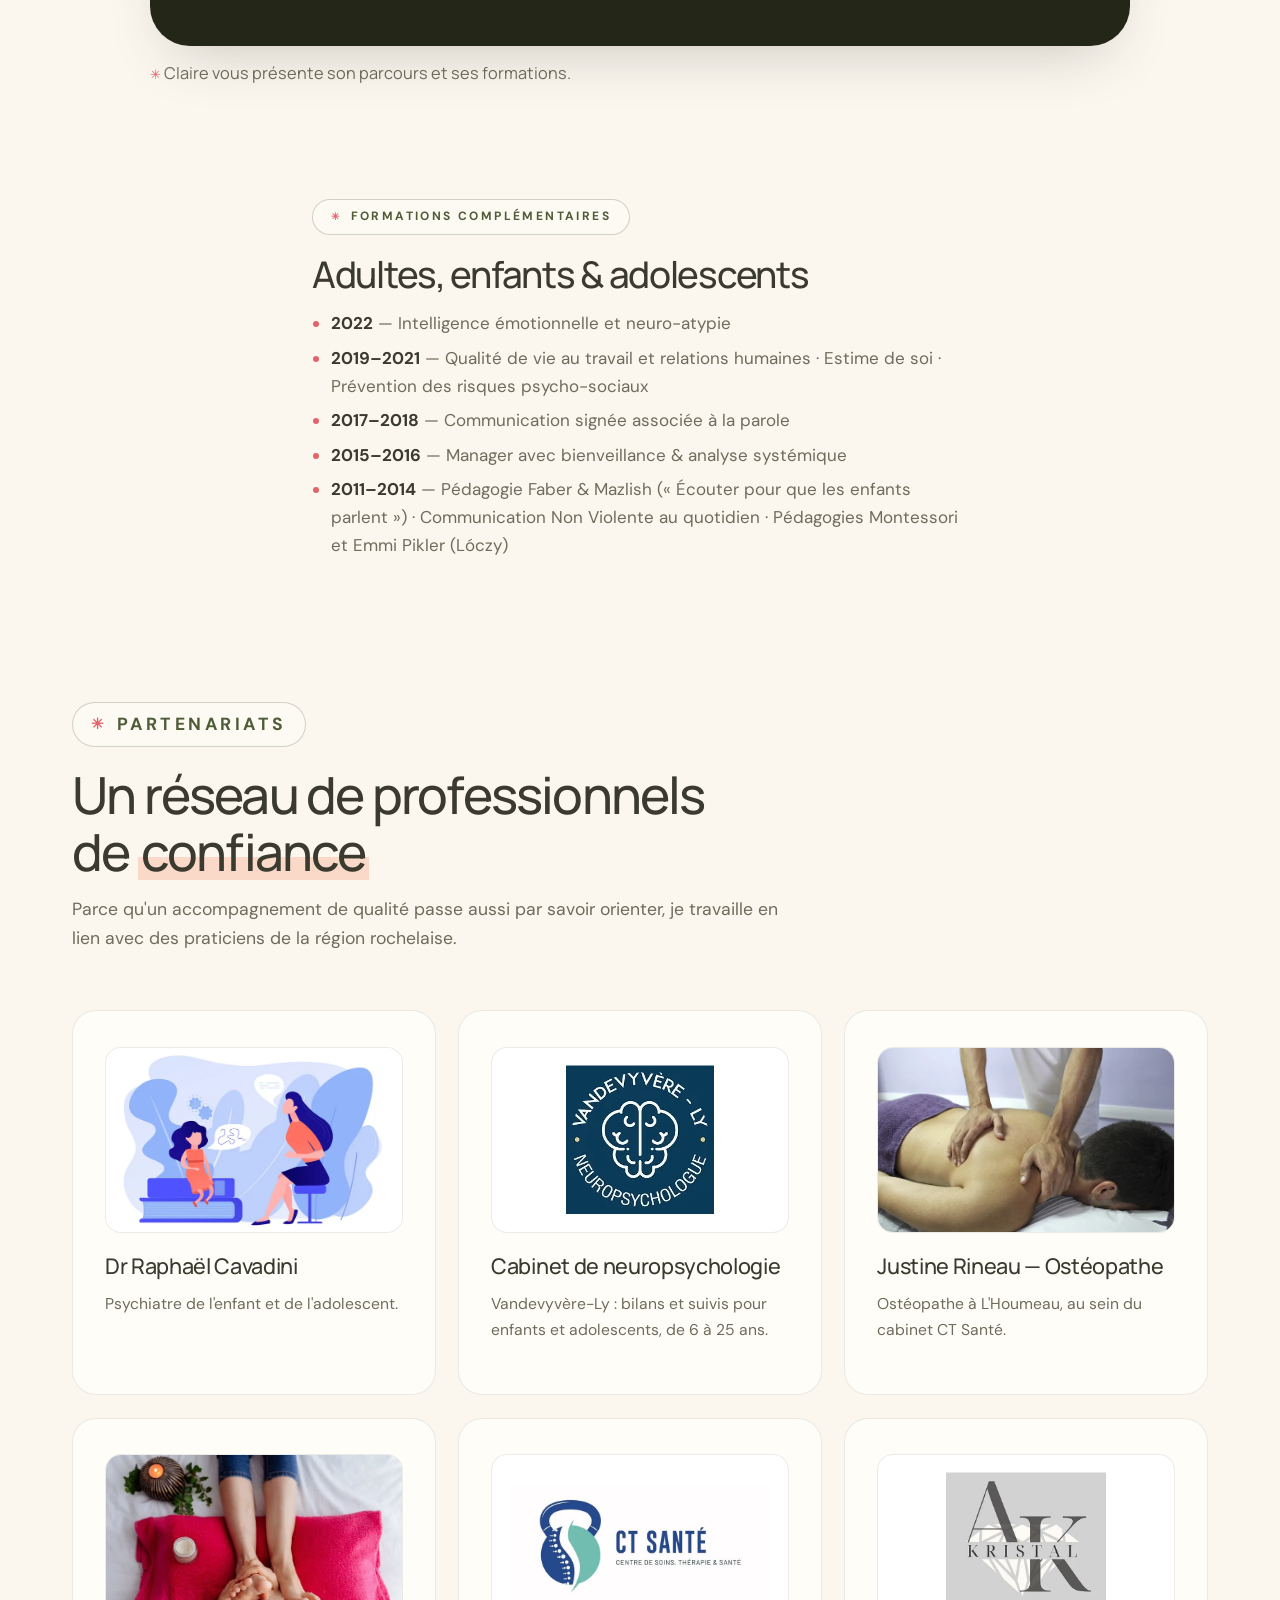
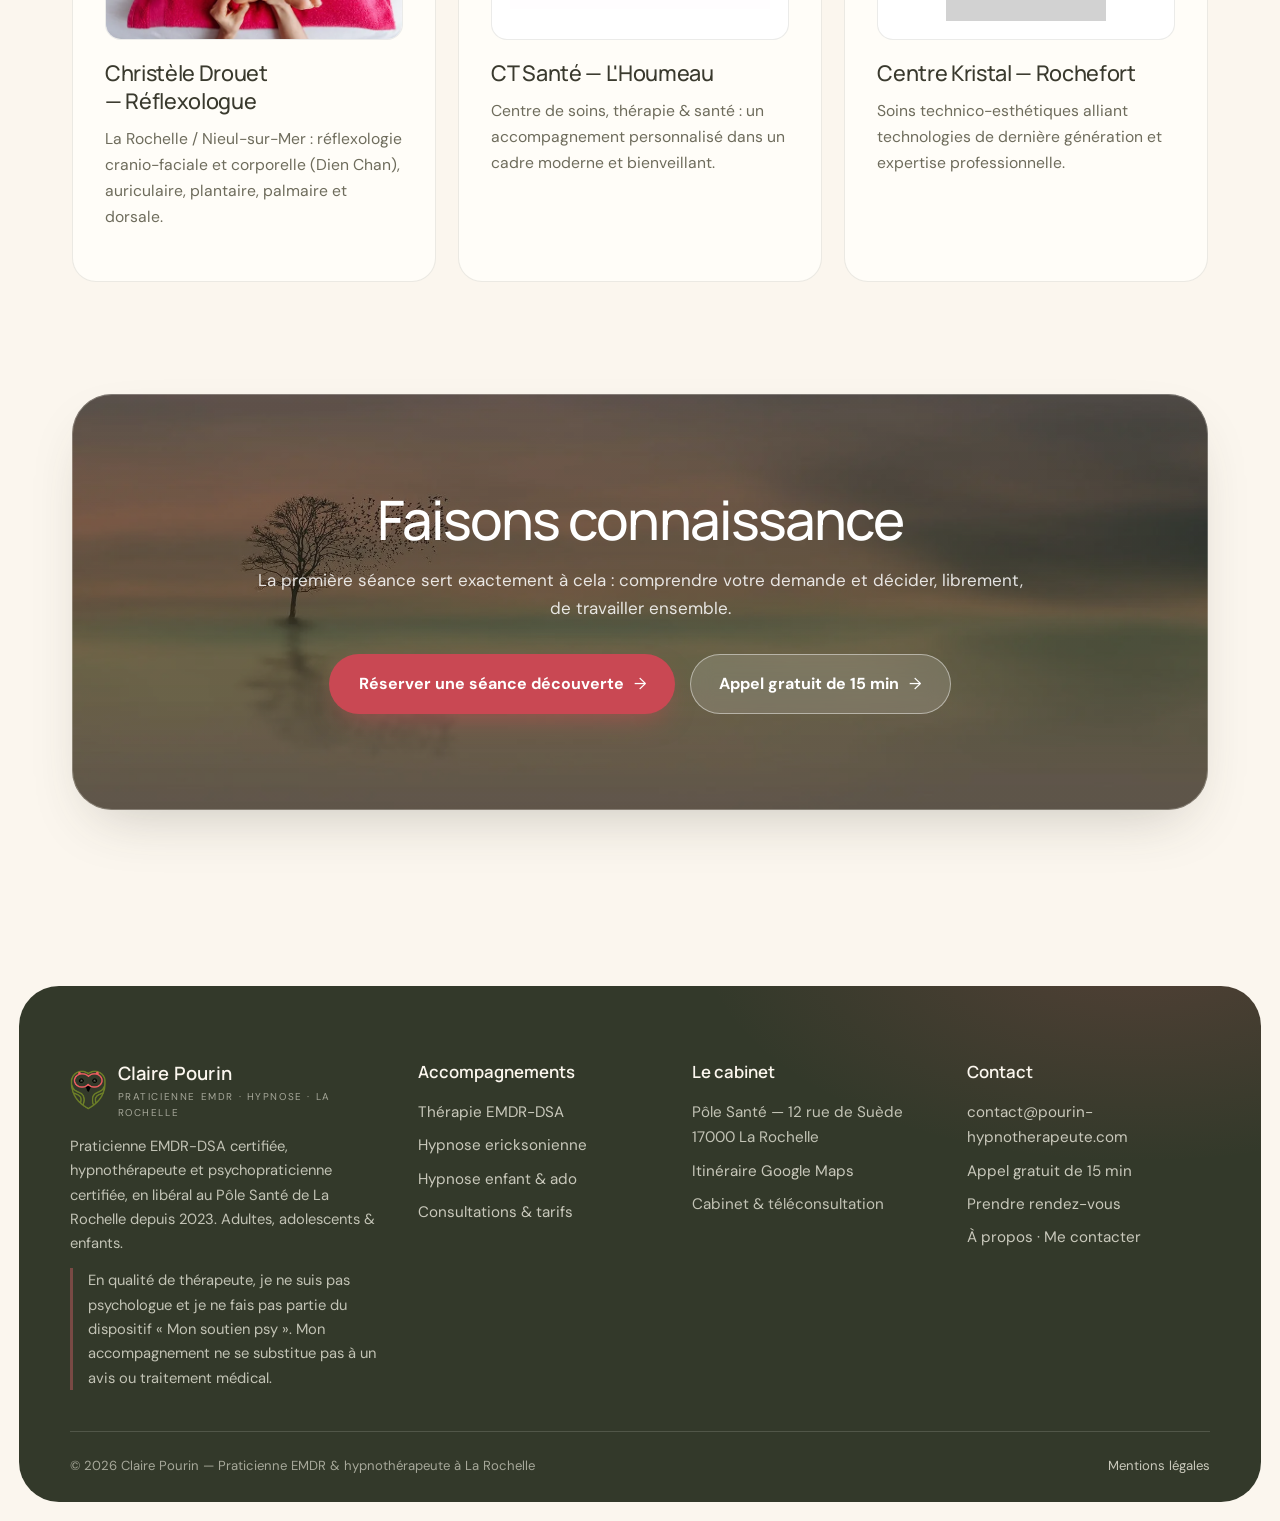
==== commit 960a3a45: "lp2" ====
--- a/a-propos.html
+++ b/a-propos.html
@@ -22,8 +22,8 @@
 <link rel="apple-touch-icon" href="/input/apple-touch-icon.png">
 <link rel="preconnect" href="https://fonts.googleapis.com">
 <link rel="preconnect" href="https://fonts.gstatic.com" crossorigin>
-<link href="https://fonts.googleapis.com/css2?family=Fraunces:ital,opsz,wght@0,9..144,400..600;1,9..144,400..600&family=Karla:wght@400;600;700&display=swap" rel="stylesheet">
-<link rel="stylesheet" href="/styles.css?v=8">
+<link href="https://fonts.googleapis.com/css2?family=DM+Sans:wght@400..700&family=Manrope:wght@400..800&display=swap" rel="stylesheet">
+<link rel="stylesheet" href="/styles.css?v=9">
 <script type="application/ld+json">
 {"@context":"https://schema.org","@graph":[
 {"@type":"ProfilePage","@id":"https://pourin-hypnotherapeute.com/a-propos#page","url":"https://pourin-hypnotherapeute.com/a-propos","name":"À propos — Claire Pourin","mainEntity":{"@id":"https://pourin-hypnotherapeute.com/#claire"}},
@@ -66,7 +66,7 @@
     <div>
       <p class="eyebrow">À propos</p>
       <h1>Quinze ans auprès des familles, avant de devenir <em>thérapeute</em></h1>
-      <p class="lead">Je suis Claire Pourin, <strong>praticienne EMDR-DSA certifiée</strong>, hypnothérapeute et <strong>psychopraticienne certifiée</strong>. J'exerce <strong>en libéral depuis 2023</strong>, au Pôle Santé de La Rochelle. Mon parcours — de la protection de l'enfance à la thérapie brève — nourrit chacun de mes accompagnements.</p>
+      <p class="lead">Je suis Claire Pourin, <strong>praticienne EMDR-DSA certifiée</strong>, hypnothérapeute et <strong>psychopraticienne certifiée</strong>. J'exerce <strong>en libéral depuis 2023</strong>, au Pôle Santé de La Rochelle. De la protection de l'enfance à la thérapie brève, ce parcours nourrit chacun de mes accompagnements.</p>
       <div class="hero-ctas">
         <a class="btn btn-primary" href="https://calendly.com/clairepourinhypnotherapeute/votrerendezvous" target="_blank" rel="noopener">Réserver une séance découverte</a>
       </div>
@@ -83,9 +83,9 @@
   <div class="wrap prose">
     <p class="eyebrow">Mon parcours</p>
     <h2 style="margin-top:0">De la protection de l'enfance à la thérapie</h2>
-    <p>Pendant 15 ans, j'ai exercé comme <strong>cadre en protection de l'enfance</strong>, en service petite enfance et en accompagnement à la parentalité, avec une attention particulière au management et à la qualité de vie au travail. Cette expérience de terrain m'a appris à écouter, à comprendre les mécanismes familiaux et émotionnels, et à accompagner les personnes dans les moments les plus délicats de leur vie.</p>
-    <p>Titulaire d'un <strong>Master 1 de psychologie clinique et psychopathologie</strong> (Université de Poitiers, 2007) et du <strong>diplôme d'État d'Éducatrice de Jeunes Enfants</strong> (IRFE de Limoges, 2006), je me suis ensuite formée aux thérapies brèves pour en faire mon métier.</p>
-    <p>J'exerce <strong>en libéral depuis 2023</strong>, au Pôle Santé de La Rochelle et en téléconsultation. La <strong>thérapie EMDR-DSA</strong> est aujourd'hui le cœur de ma pratique&nbsp;: je la combine avec l'hypnose ericksonienne et la psychopratique relationnelle, selon votre histoire et votre objectif.</p>
+    <p>Pendant 15 ans, j'ai exercé comme <strong>cadre en protection de l'enfance</strong>, en service petite enfance et en accompagnement à la parentalité, avec une attention particulière au management et à la qualité de vie au travail. Ce terrain m'a appris à écouter, à lire les mécanismes familiaux et émotionnels, et à accompagner les gens dans les moments les plus délicats.</p>
+    <p><strong>Master 1 de psychologie clinique et psychopathologie</strong> (Université de Poitiers, 2007), <strong>diplôme d'État d'Éducatrice de Jeunes Enfants</strong> (IRFE de Limoges, 2006). Je me suis ensuite formée aux thérapies brèves pour en faire mon métier.</p>
+    <p>J'exerce <strong>en libéral depuis 2023</strong>, au Pôle Santé de La Rochelle et en téléconsultation. La <strong>thérapie EMDR-DSA</strong> est le cœur de ma pratique, combinée à l'hypnose ericksonienne et à la psychopratique relationnelle selon votre histoire et votre objectif.</p>
   </div>
 </section>
 
--- a/styles.css
+++ b/styles.css
@@ -1,7 +1,7 @@
 /* ════════════════════════════════════════════════════════════════
    Claire Pourin — Hypnothérapeute & EMDR à La Rochelle
    UI v2 « sanctuaire immersif » — même DA (papier crème, encre
-   olive, corail, sauge, doré, Fraunces + Karla), design modernisé :
+   olive, corail, sauge, doré, Manrope + DM Sans), design modernisé :
    nav pilule flottante, héro immersif, glassmorphism, typo XXL.
    ════════════════════════════════════════════════════════════════ */
 
@@ -27,8 +27,9 @@
   --glass-border: rgba(255, 253, 248, .5);
   --glass-dark:   rgba(30, 32, 22, .38);
 
-  --font-display: 'Fraunces', 'Georgia', serif;
-  --font-body:    'Karla', 'Segoe UI', sans-serif;
+  /* Typo reprise de la page d'accueil : Manrope pour les titres, DM Sans pour le texte. */
+  --font-display: 'Manrope', 'Segoe UI', sans-serif;
+  --font-body:    'DM Sans', 'Segoe UI', sans-serif;
 
   --r-sm: 16px;
   --r-md: 24px;
@@ -75,20 +76,33 @@
 
 h1, h2, h3, .display {
   font-family: var(--font-display);
-  font-weight: 480;
-  line-height: 1.06;
+  font-weight: 500;
+  line-height: 1.1;
   letter-spacing: -.02em;
   color: var(--ink);
   text-wrap: balance;
 }
-h1 { font-size: clamp(2.6rem, 6vw, 4.5rem); }
-h2 { font-size: clamp(2rem, 4.4vw, 3.2rem); }
-h3 { font-size: 1.35rem; line-height: 1.25; }
+h1, .display { font-size: clamp(2.6rem, 6vw, 4.5rem); letter-spacing: -.042em; }
+h2 { font-size: clamp(2rem, 4.4vw, 3.2rem); letter-spacing: -.035em; }
+h3 { font-size: 1.35rem; line-height: 1.3; letter-spacing: -.015em; }
 
 h1 em, h2 em, .accent-em {
-  font-style: italic;
-  font-weight: 400;
-  color: var(--coral-deep);
+  font-style: normal;
+  font-weight: 500;
+  color: var(--ink);
+  background-image: linear-gradient(transparent 58%, var(--coral-light) 58%, var(--coral-light) 92%, transparent 92%);
+  -webkit-box-decoration-break: clone;
+  box-decoration-break: clone;
+  padding-inline: .06em;
+}
+
+/* sur fond sombre, le surlignage clair ne passe pas : on garde l'accent en couleur */
+.hero-bottom h1 em,
+.price-card.is-featured h2 em,
+.price-card.is-featured h3 em,
+.dark h2 em {
+  background-image: none;
+  color: var(--coral-light);
 }
 
 p { color: var(--ink-soft); }
@@ -236,7 +250,7 @@
 .brand b {
   font-family: var(--font-display);
   font-size: 1.15rem;
-  font-weight: 560;
+  font-weight: 600;
   letter-spacing: .01em;
 }
 .brand > span > span { display: block; font-size: .62rem; letter-spacing: .16em; text-transform: uppercase; color: var(--ink-soft); }
@@ -262,7 +276,17 @@
 }
 .site-nav a:not(.btn):hover::after,
 .site-nav a[aria-current="page"]::after { left: 0; right: 0; }
-.site-nav .btn { padding: .68rem 1.35rem; font-size: .92rem; }
+.site-nav .btn { padding: .68rem 1.35rem; font-size: .92rem; white-space: nowrap; }
+
+/* Entre le seuil du burger et la largeur max, les six liens + le bouton ne tiennent
+   plus sur une ligne : la pilule passait sur deux lignes et débordait à droite. */
+@media (min-width: 1021px) and (max-width: 1200px) {
+  .site-header .wrap { gap: .9rem; }
+  .brand > span > span { display: none; }
+  .site-nav { gap: 1rem; }
+  .site-nav a:not(.btn) { font-size: .88rem; }
+  .site-nav .btn { padding: .6rem 1.05rem; font-size: .85rem; }
+}
 
 .nav-toggle {
   display: none;
@@ -436,7 +460,7 @@
 }
 .hero-id:hover { background: rgba(255, 253, 248, .28); }
 .hero-id img { width: 42px; height: 42px; border-radius: 50%; object-fit: cover; border: 2px solid rgba(255,255,255,.6); }
-.hero-id b { display: block; font-family: var(--font-display); font-weight: 520; font-size: .98rem; line-height: 1.2; }
+.hero-id b { display: block; font-family: var(--font-display); font-weight: 550; font-size: .98rem; line-height: 1.2; }
 .hero-id small { font-size: .72rem; opacity: .85; letter-spacing: .06em; }
 .hero-tag {
   text-align: right;
@@ -565,7 +589,7 @@
   gap: .55rem;
   font-family: var(--font-display);
   font-size: 1.6rem;
-  font-weight: 520;
+  font-weight: 550;
   line-height: 1.15;
 }
 .stat-glass small { font-size: .78rem; opacity: .85; line-height: 1.35; display: block; margin-top: .15rem; }
@@ -619,7 +643,6 @@
   align-items: center;
   gap: 3rem;
   font-family: var(--font-display);
-  font-style: italic;
   font-size: clamp(1.1rem, 2vw, 1.5rem);
   color: var(--ink-soft);
   white-space: nowrap;
@@ -639,7 +662,7 @@
 .trustbar b {
   display: block;
   font-family: var(--font-display);
-  font-weight: 480;
+  font-weight: 500;
   font-size: clamp(2rem, 4vw, 3.2rem);
   line-height: 1.05;
   letter-spacing: -.02em;
@@ -701,7 +724,6 @@
 }
 .pain-quote {
   font-family: var(--font-display);
-  font-style: italic;
   font-size: 1.12rem;
   line-height: 1.4;
   color: var(--ink);
@@ -725,7 +747,6 @@
 }
 .pains-more > span:first-child {
   font-family: var(--font-display);
-  font-style: italic;
   color: var(--ink-soft);
   margin-right: .3rem;
 }
@@ -872,7 +893,6 @@
   backdrop-filter: blur(8px);
   -webkit-backdrop-filter: blur(8px);
   font-family: var(--font-display);
-  font-style: italic;
   font-size: 1.05rem;
   color: var(--coral-light);
 }
@@ -906,7 +926,6 @@
 .step::before {
   content: "0" counter(step);
   font-family: var(--font-display);
-  font-style: italic;
   font-size: 1rem;
   color: var(--coral-light);
   display: inline-block;
@@ -943,7 +962,6 @@
   top: .4rem;
   right: 1.4rem;
   font-family: var(--font-display);
-  font-style: italic;
   font-size: 4rem;
   line-height: 1;
   color: var(--coral-soft);
@@ -967,7 +985,7 @@
   display: grid;
   place-items: center;
   font-family: var(--font-display);
-  font-weight: 560;
+  font-weight: 600;
   font-size: .92rem;
   color: var(--ink);
   background: var(--coral-soft);
@@ -1004,7 +1022,7 @@
 }
 .review-summary b {
   font-family: var(--font-display);
-  font-weight: 480;
+  font-weight: 500;
   font-size: 4rem;
   line-height: 1;
   color: #FBF6EE;
@@ -1039,7 +1057,7 @@
 .price-card .price {
   font-family: var(--font-display);
   font-size: clamp(2.6rem, 4vw, 3.4rem);
-  font-weight: 480;
+  font-weight: 500;
   color: inherit;
   line-height: 1.05;
   margin: .6rem 0 .2rem;
@@ -1287,7 +1305,7 @@
 .site-footer .footer-heading {
   font-family: var(--font-display);
   font-size: 1.05rem;
-  font-weight: 560;
+  font-weight: 600;
   color: #FBF6EE;
   margin-bottom: .9rem;
 }
@@ -1374,12 +1392,11 @@
   bottom: -8%;
   z-index: 0;
   font-family: var(--font-display);
-  font-style: italic;
-  font-weight: 480;
+  font-weight: 400;
   font-size: clamp(6rem, 22vw, 17rem);
   line-height: 1;
   letter-spacing: -.04em;
-  color: rgba(58, 58, 46, .05);
+  color: rgba(58, 58, 46, .032);
   pointer-events: none;
   white-space: nowrap;
 }
@@ -1439,7 +1456,7 @@
   transition: transform .25s ease;
 }
 .badge-reviews:hover { transform: translateY(-3px); }
-.badge-reviews .score { font-family: var(--font-display); font-size: 1.5rem; font-weight: 520; }
+.badge-reviews .score { font-family: var(--font-display); font-size: 1.5rem; font-weight: 550; }
 .badge-reviews .stars { color: var(--gold); letter-spacing: 2px; font-size: .9rem; }
 .badge-reviews small { display: block; color: var(--ink-soft); font-size: .78rem; }
 @media (max-width: 860px) {
@@ -1485,7 +1502,6 @@
 .video-caption {
   margin-top: .9rem;
   font-family: var(--font-display);
-  font-style: italic;
   font-size: 1.02rem;
   color: var(--ink-soft);
 }
@@ -1561,7 +1577,7 @@
 .map-card b {
   display: block;
   font-family: var(--font-display);
-  font-weight: 560;
+  font-weight: 600;
   font-size: 1.15rem;
   color: var(--ink);
 }
@@ -1580,3 +1596,66 @@
 @media (prefers-reduced-motion: reduce) {
   html.js .reveal:not(.is-visible) { opacity: 1; transform: none; }
 }
+
+/* ═══ Bandeau d'archive (première proposition d'accueil, /accueil-v1) ═══ */
+.archive-banner {
+  background: var(--sage-soft);
+  border-bottom: 1px solid rgba(78, 92, 56, .2);
+  margin-bottom: 1.6rem;
+}
+.archive-banner .wrap {
+  display: flex;
+  flex-wrap: wrap;
+  align-items: center;
+  justify-content: space-between;
+  gap: .6rem 1.5rem;
+  padding-block: .85rem;
+}
+.archive-banner p { font-size: .82rem; color: var(--sage-deep); margin: 0; }
+.archive-banner strong { color: var(--sage-deep); }
+.archive-banner a { font-size: .82rem; font-weight: 700; color: var(--coral-deep); white-space: nowrap; }
+
+/* ═══ Densité mobile ═══════════════════════════════════
+   Sur un écran de 390 px, les rythmes verticaux pensés pour le bureau
+   étiraient les pages jusqu'à 14 écrans de scroll pour 1 000 mots.
+   Ce bloc resserre l'espacement et la taille des titres, sans toucher
+   au contenu ni au rendu sur grand écran. */
+@media (max-width: 620px) {
+  section { padding-block: 2.5rem; }
+  .section-head { margin-bottom: 1.6rem; }
+  .section-head p { margin-top: .7rem; font-size: 1rem; }
+
+  h1 { font-size: clamp(2.1rem, 9.5vw, 2.7rem); }
+  h2 { font-size: clamp(1.65rem, 7.6vw, 2.1rem); }
+  h3 { font-size: 1.18rem; }
+  .giant { font-size: clamp(2.2rem, 10.5vw, 3rem); }
+  .lead { font-size: 1.05rem; }
+
+  body { font-size: 1rem; line-height: 1.6; }
+  .eyebrow { font-size: .68rem; padding: .35rem .85rem; margin-bottom: .9rem; }
+
+  .care-card, .price-card, .review, .contact-card { padding: 1.5rem 1.3rem; }
+  .cards-3, .price-cards, .reviews-grid { gap: 1rem; }
+  .chip { padding: .5rem 1rem; font-size: .9rem; }
+  .chips { gap: .5rem; }
+
+  .prose h2 { margin: 1.8rem 0 .7rem; }
+  .prose h3 { margin: 1.3rem 0 .5rem; }
+  .split { gap: 1.8rem; }
+  .steps { gap: .8rem; }
+  .step { padding: 1.2rem 1.1rem; }
+
+  /* les vignettes de partenaires en 16/10 empilées faisaient 2 650 px à elles seules */
+  .partner-img { aspect-ratio: 16 / 7; margin-bottom: .8rem; }
+  .partner-img.is-logo { padding: .7rem; }
+  .card-logo { width: 54px; height: 54px; }
+  .care-card .num { width: 2.2rem; height: 2.2rem; font-size: 1rem; margin-bottom: .9rem; }
+  .care-card ul { margin-bottom: 1rem; }
+  .care-card li { font-size: .9rem; margin-bottom: .35rem; }
+
+  .page-hero { padding-block: 2rem 2.2rem; }
+  .page-hero .hero-grid { gap: 1.6rem; }
+  .trustbar { padding-block: 2.2rem 0; }
+  .cta-final { padding-block: 2.4rem; }
+  .btn { padding: .85rem 1.4rem; font-size: .95rem; }
+}
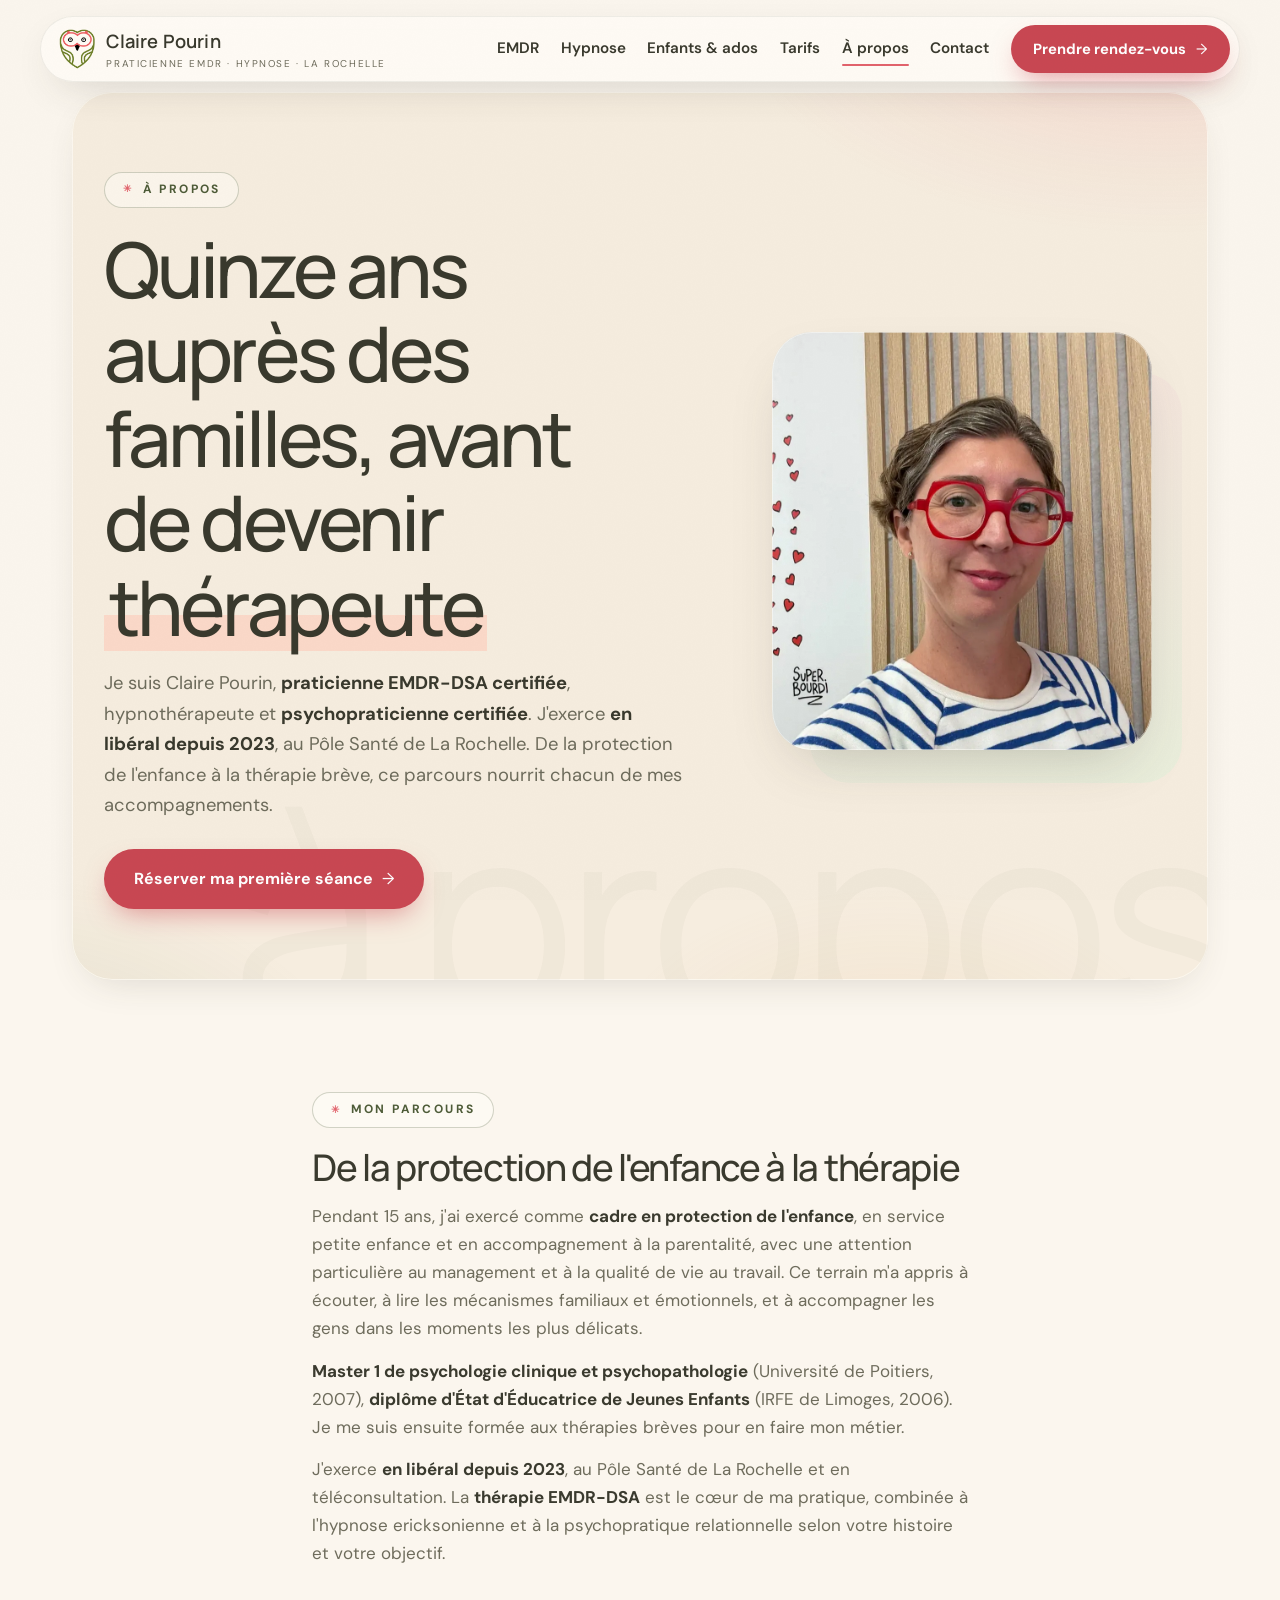
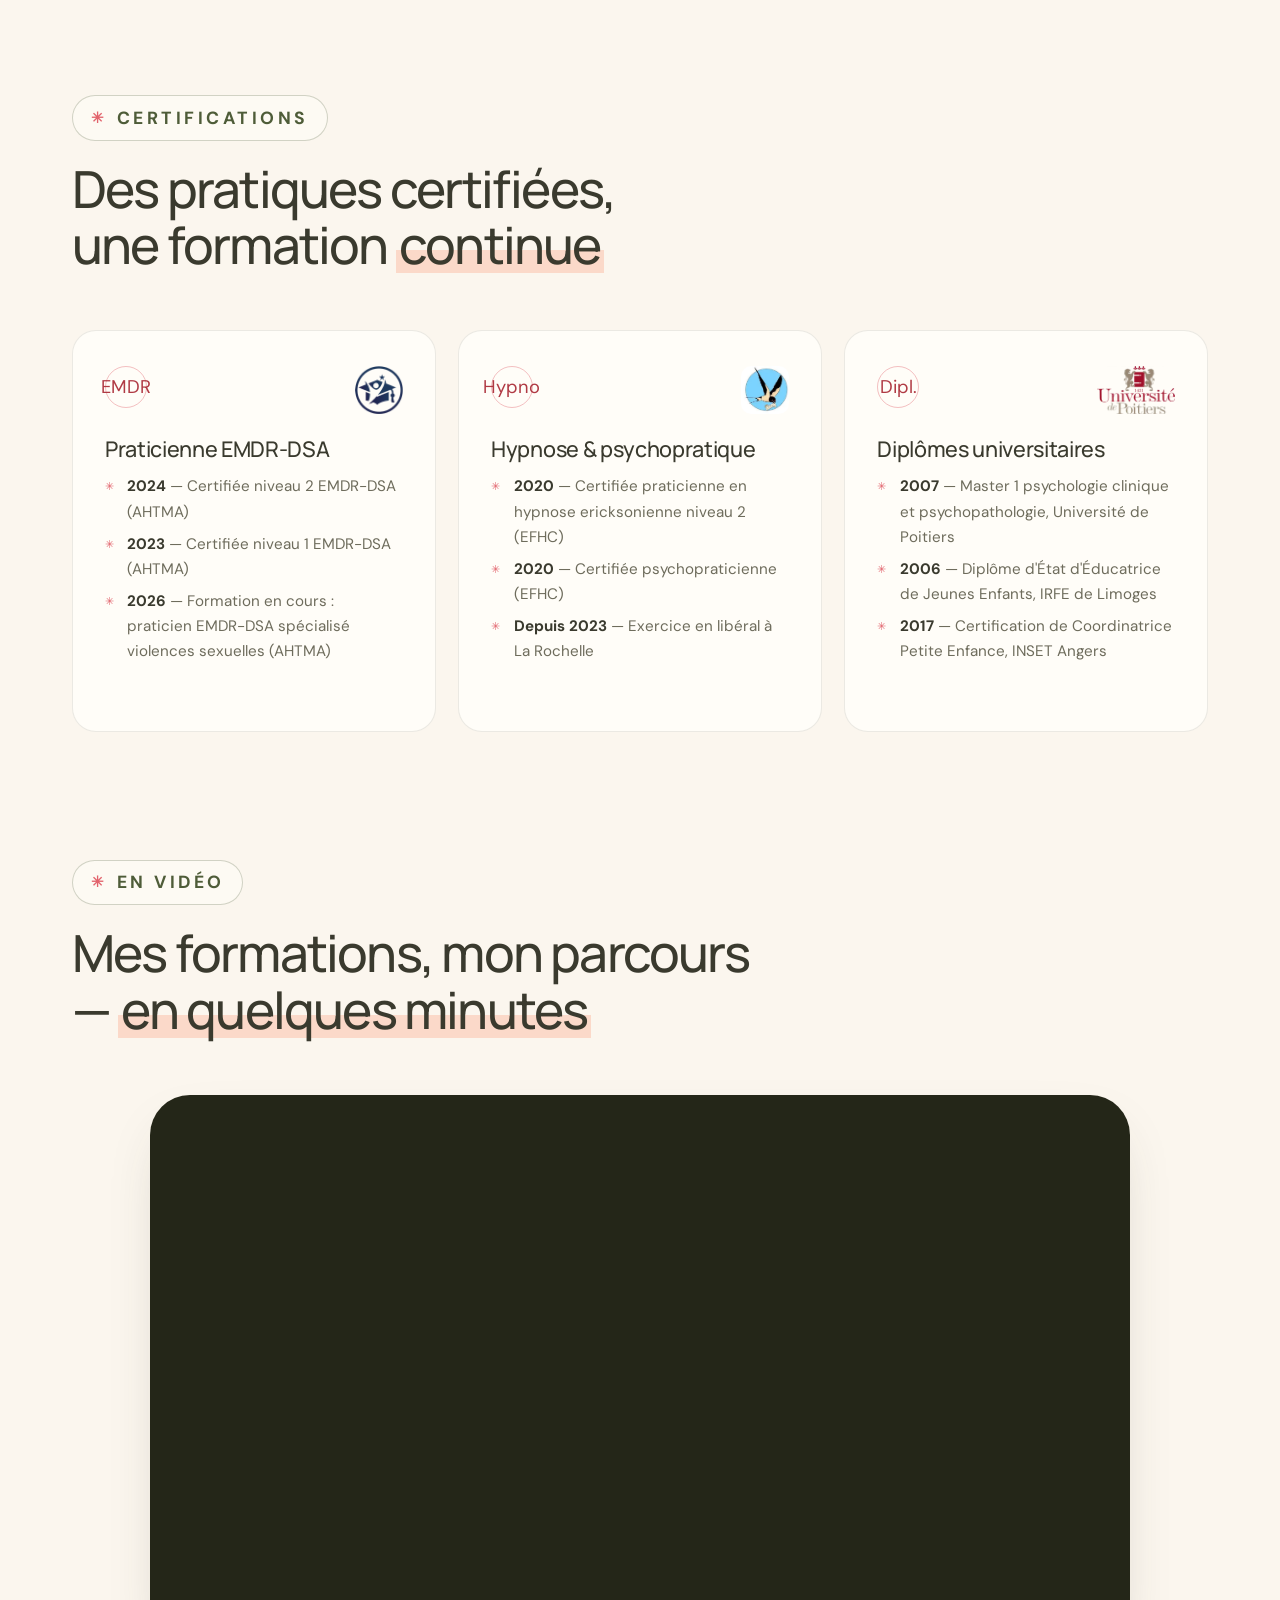
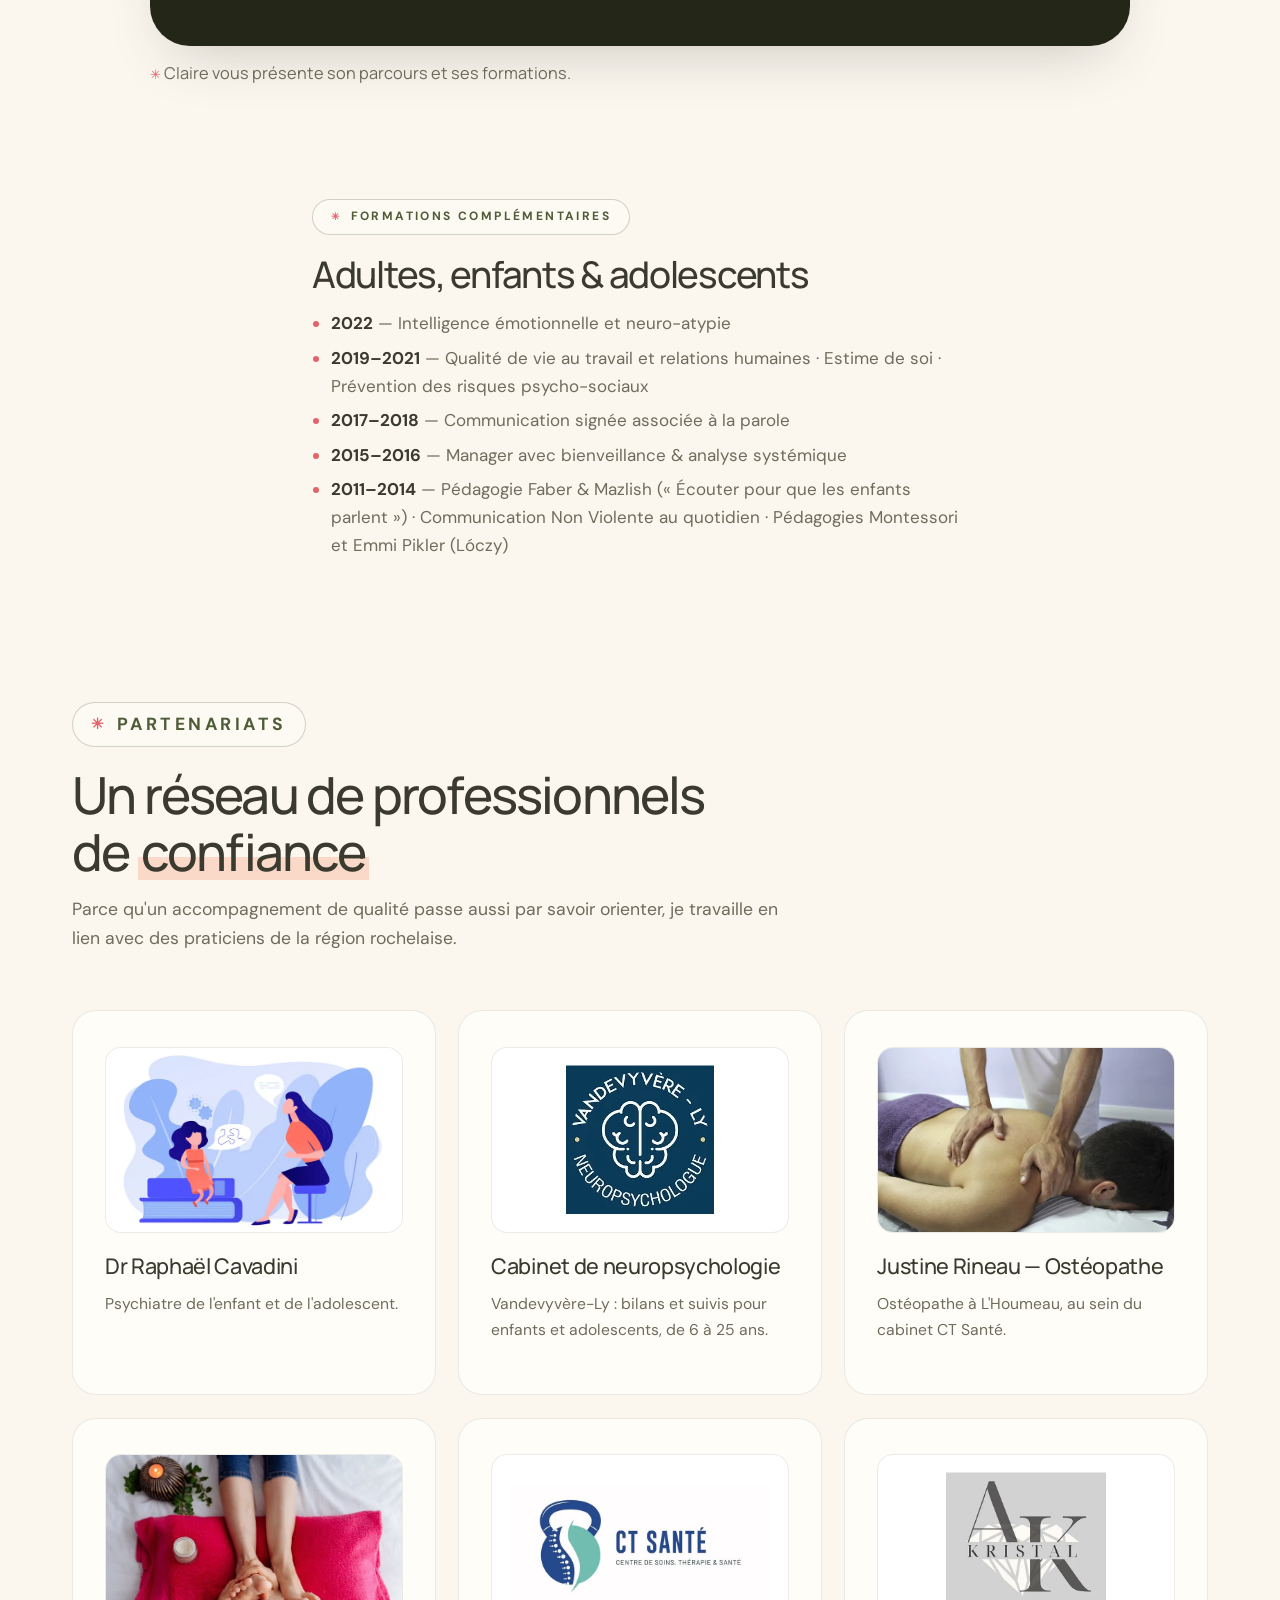
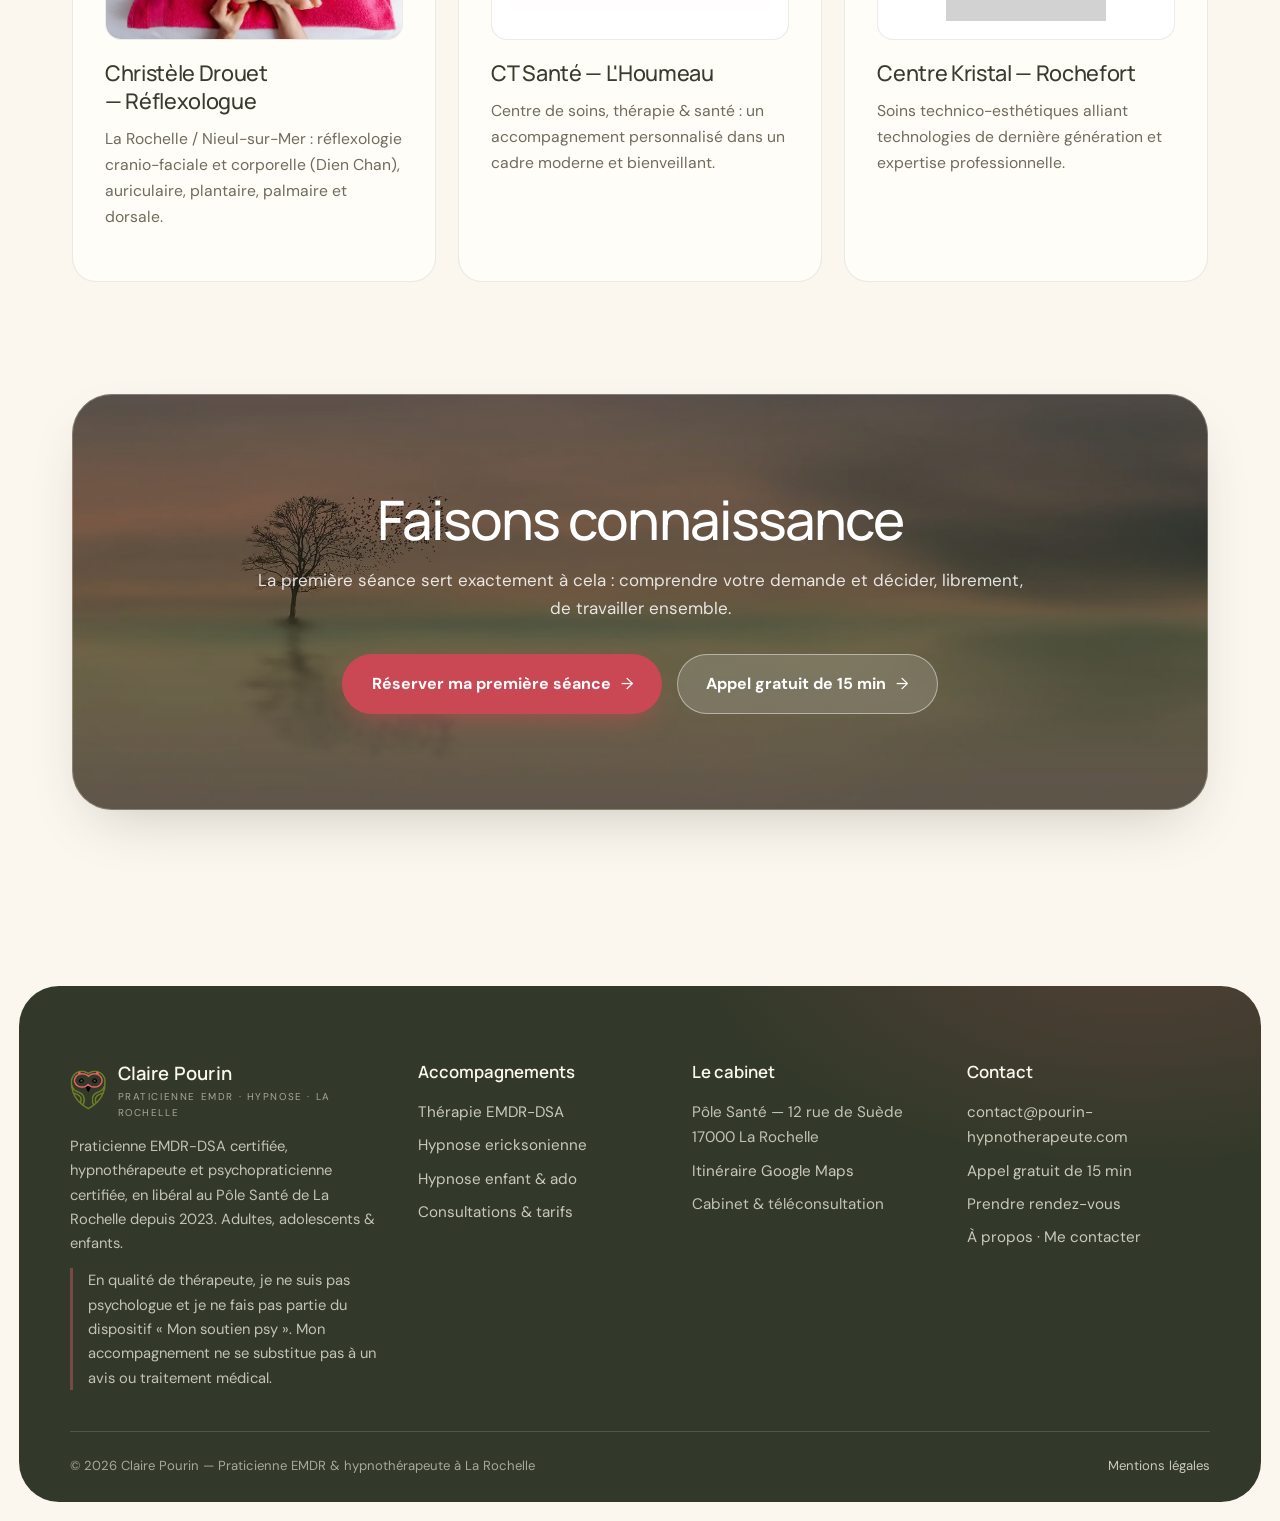
==== commit 41db488d: "lp2" ====
--- a/a-propos.html
+++ b/a-propos.html
@@ -68,7 +68,7 @@
       <h1>Quinze ans auprès des familles, avant de devenir <em>thérapeute</em></h1>
       <p class="lead">Je suis Claire Pourin, <strong>praticienne EMDR-DSA certifiée</strong>, hypnothérapeute et <strong>psychopraticienne certifiée</strong>. J'exerce <strong>en libéral depuis 2023</strong>, au Pôle Santé de La Rochelle. De la protection de l'enfance à la thérapie brève, ce parcours nourrit chacun de mes accompagnements.</p>
       <div class="hero-ctas">
-        <a class="btn btn-primary" href="https://calendly.com/clairepourinhypnotherapeute/votrerendezvous" target="_blank" rel="noopener">Réserver une séance découverte</a>
+        <a class="btn btn-primary" href="https://calendly.com/clairepourinhypnotherapeute/votrerendezvous" target="_blank" rel="noopener">Réserver ma première séance</a>
       </div>
     </div>
     <figure class="hero-figure">
@@ -213,7 +213,7 @@
       <h2>Faisons connaissance</h2>
       <p>La première séance sert exactement à cela : comprendre votre demande et décider, librement, de travailler ensemble.</p>
       <div class="hero-ctas">
-        <a class="btn btn-primary" href="https://calendly.com/clairepourinhypnotherapeute/votrerendezvous" target="_blank" rel="noopener">Réserver une séance découverte</a>
+        <a class="btn btn-primary" href="https://calendly.com/clairepourinhypnotherapeute/votrerendezvous" target="_blank" rel="noopener">Réserver ma première séance</a>
         <a class="btn btn-light" href="https://calendly.com/al-proux/60min" target="_blank" rel="noopener">Appel gratuit de 15&nbsp;min</a>
       </div>
     </div>
